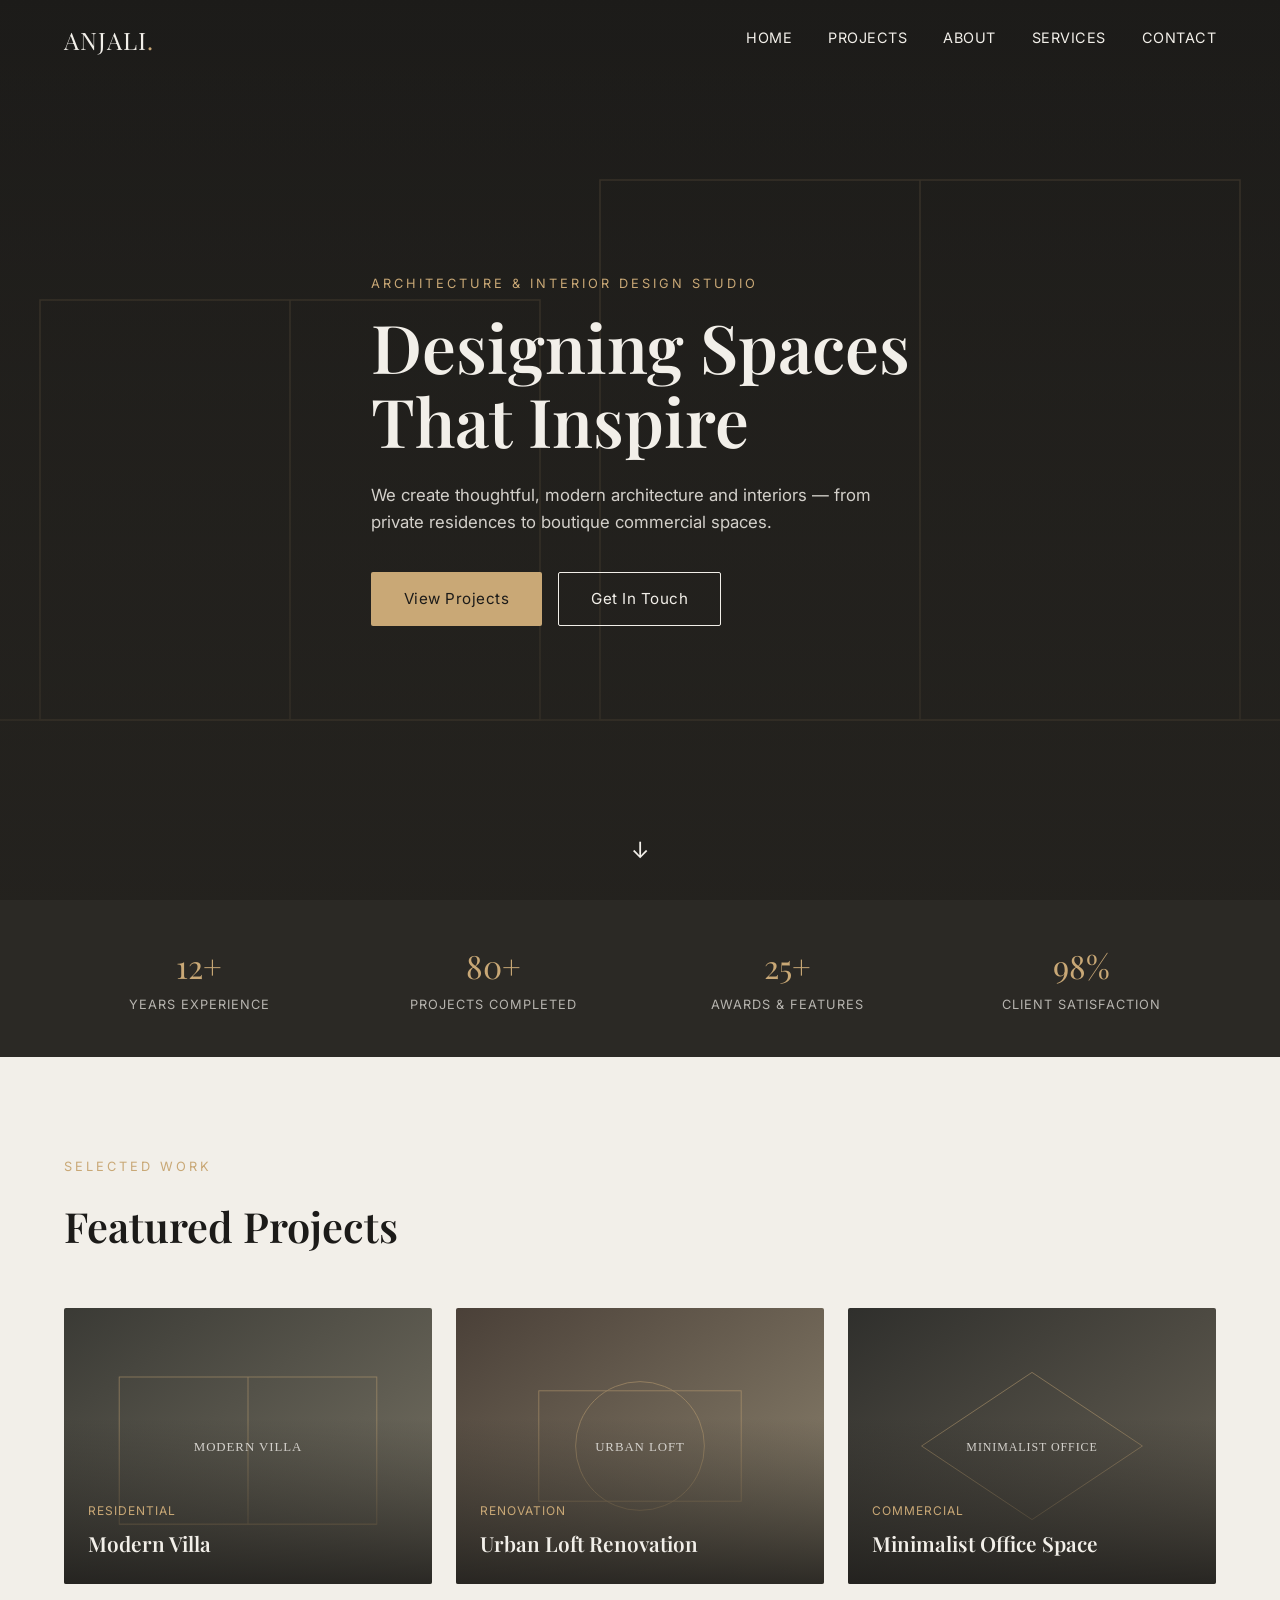
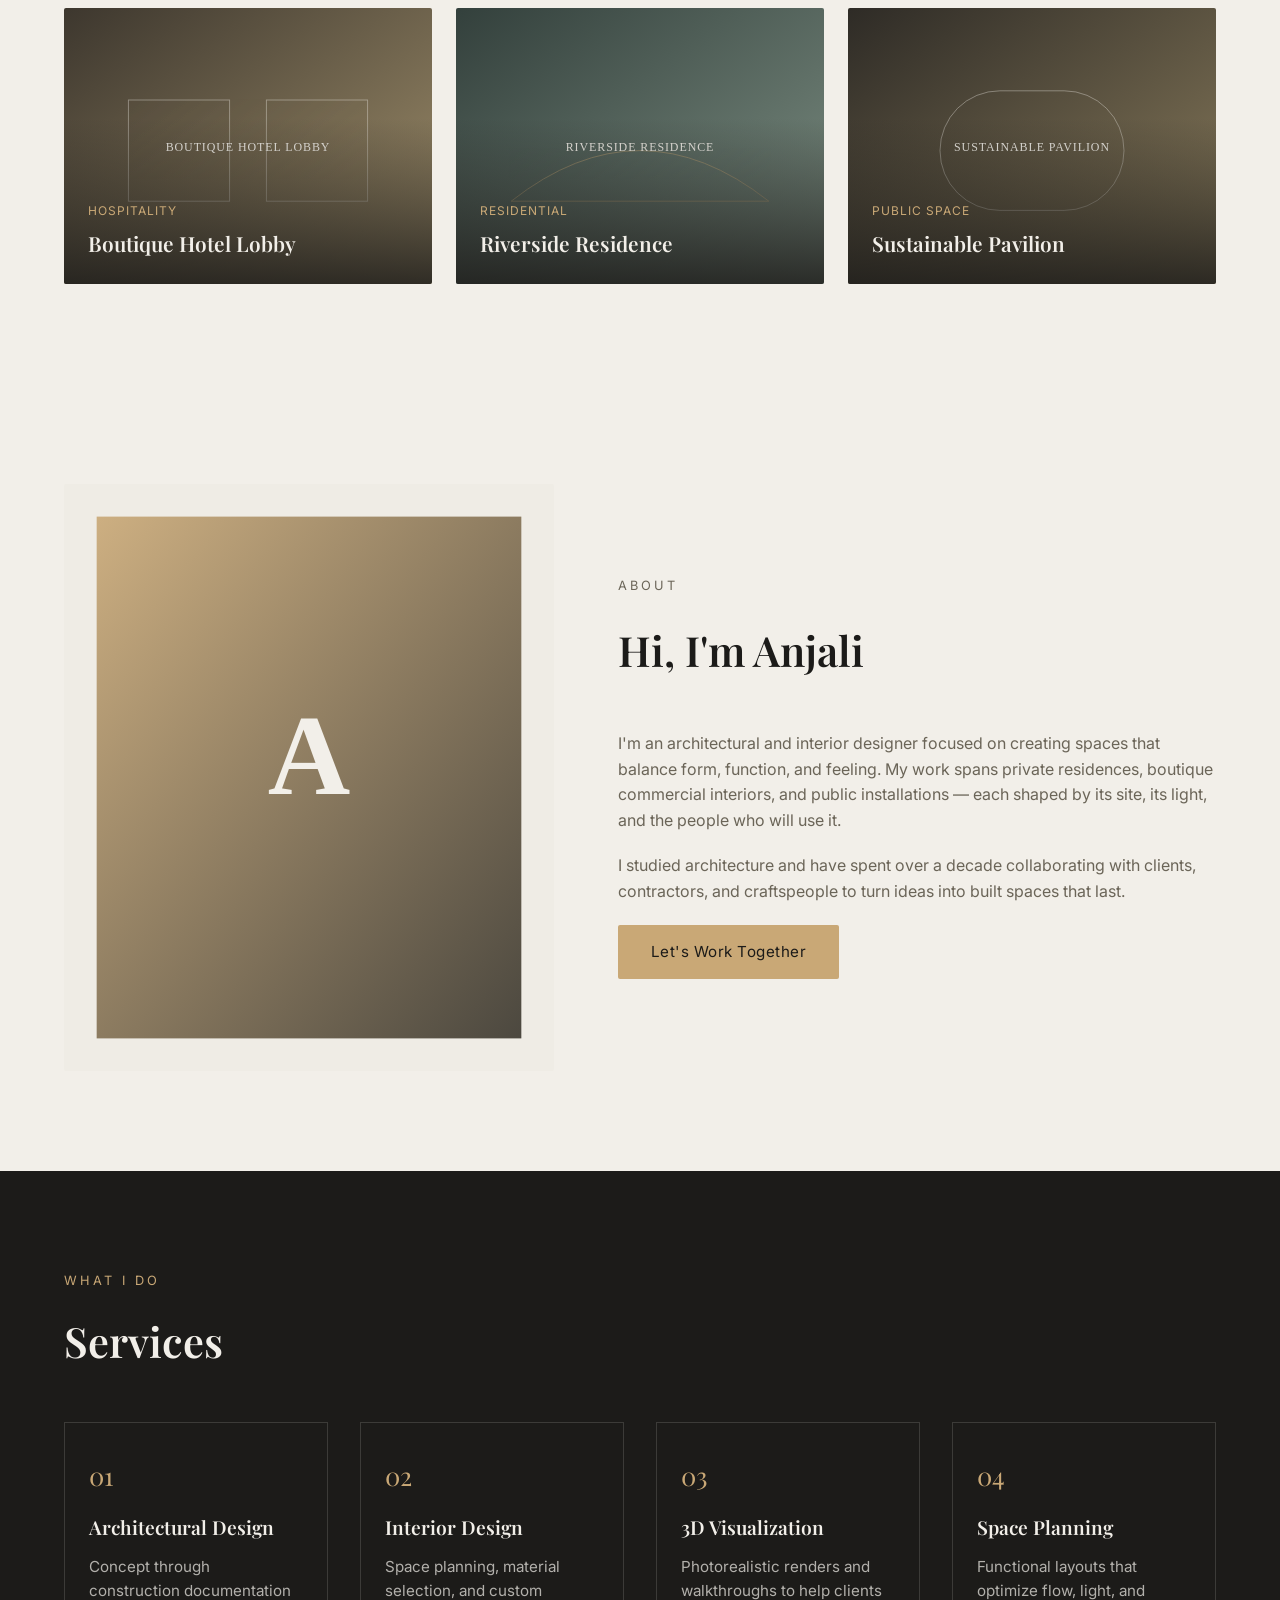
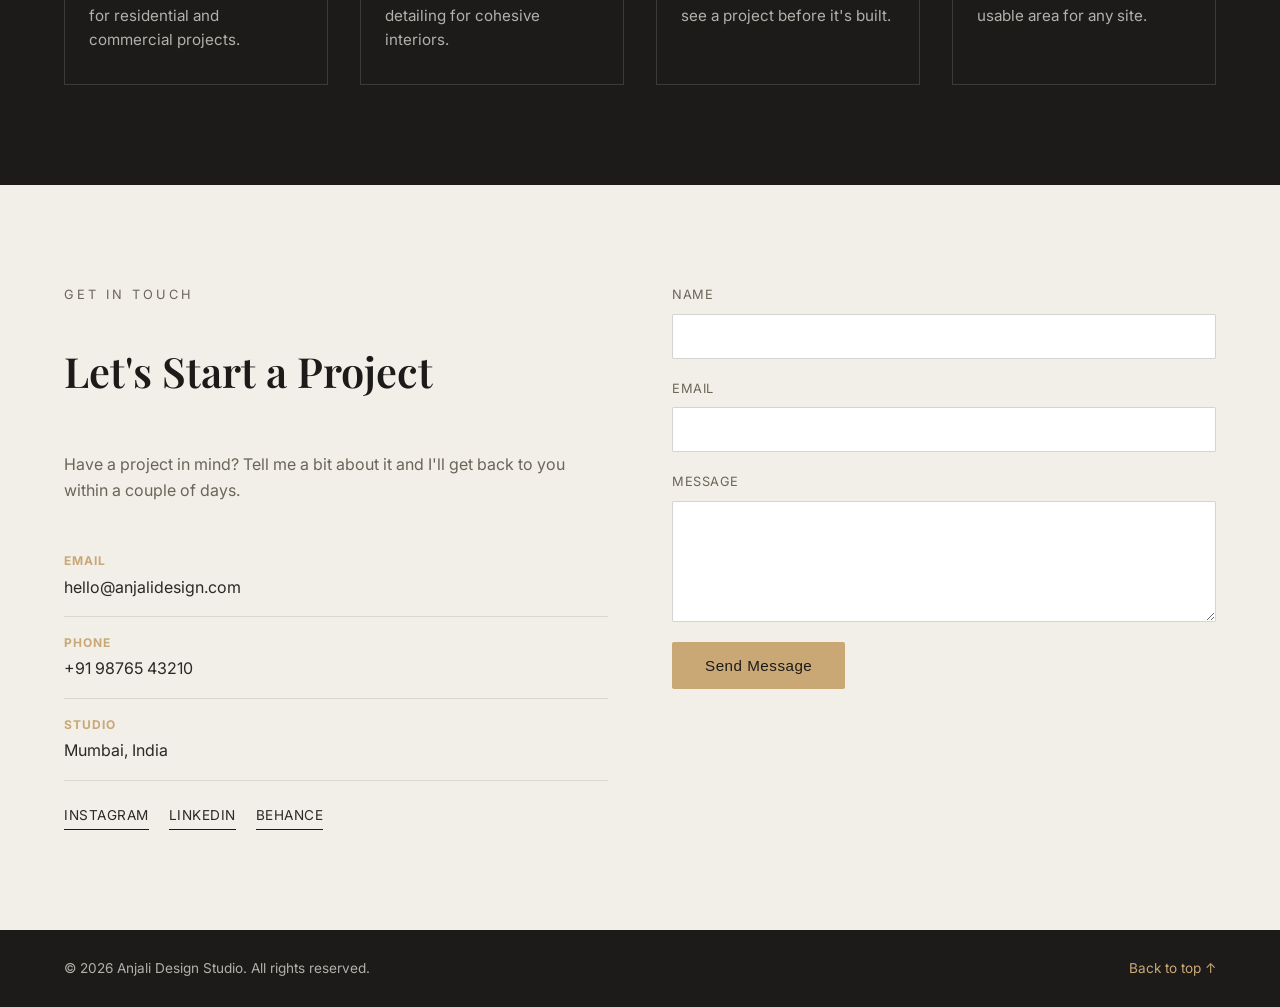
==== index.html @ 69f9a5b2 "Initial commit: architecture/interior design portfolio site Original single-page site with hero, pro" ====
<!DOCTYPE html>
<html lang="en">
<head>
<meta charset="UTF-8">
<meta name="viewport" content="width=device-width, initial-scale=1.0">
<title>Anjali — Architectural &amp; Interior Design Studio</title>
<meta name="description" content="Portfolio of Anjali, architectural and interior designer specializing in modern residential and commercial spaces.">
<link rel="preconnect" href="https://fonts.googleapis.com">
<link href="https://fonts.googleapis.com/css2?family=Playfair+Display:wght@500;600;700&family=Inter:wght@300;400;500;600&display=swap" rel="stylesheet">
<link rel="stylesheet" href="css/style.css">
</head>
<body>

<header class="site-header" id="header">
  <div class="container header-inner">
    <a href="#home" class="logo">ANJALI<span>.</span></a>
    <nav class="nav-desktop">
      <a href="#home">Home</a>
      <a href="#projects">Projects</a>
      <a href="#about">About</a>
      <a href="#services">Services</a>
      <a href="#contact">Contact</a>
    </nav>
    <button class="nav-toggle" id="navToggle" aria-label="Toggle menu">
      <span></span><span></span><span></span>
    </button>
  </div>
  <nav class="nav-mobile" id="navMobile">
    <a href="#home">Home</a>
    <a href="#projects">Projects</a>
    <a href="#about">About</a>
    <a href="#services">Services</a>
    <a href="#contact">Contact</a>
  </nav>
</header>

<section class="hero" id="home" style="background-image:url('images/hero-bg.svg')">
  <div class="hero-overlay"></div>
  <div class="container hero-content">
    <p class="eyebrow">Architecture &amp; Interior Design Studio</p>
    <h1>Designing Spaces<br>That Inspire</h1>
    <p class="hero-sub">We create thoughtful, modern architecture and interiors — from private residences to boutique commercial spaces.</p>
    <div class="hero-actions">
      <a href="#projects" class="btn btn-primary">View Projects</a>
      <a href="#contact" class="btn btn-outline">Get In Touch</a>
    </div>
  </div>
  <a href="#projects" class="scroll-cue" aria-label="Scroll to projects">↓</a>
</section>

<section class="strip">
  <div class="container strip-inner">
    <div class="strip-item"><span class="strip-num">12+</span><span class="strip-label">Years Experience</span></div>
    <div class="strip-item"><span class="strip-num">80+</span><span class="strip-label">Projects Completed</span></div>
    <div class="strip-item"><span class="strip-num">25+</span><span class="strip-label">Awards &amp; Features</span></div>
    <div class="strip-item"><span class="strip-num">98%</span><span class="strip-label">Client Satisfaction</span></div>
  </div>
</section>

<section class="projects" id="projects">
  <div class="container">
    <p class="section-eyebrow">Selected Work</p>
    <h2 class="section-title">Featured Projects</h2>
    <div class="project-grid">
      <article class="project-card reveal">
        <img src="images/project-1.svg" alt="Modern Villa project">
        <div class="project-overlay">
          <span class="project-cat">Residential</span>
          <h3>Modern Villa</h3>
        </div>
      </article>
      <article class="project-card reveal">
        <img src="images/project-2.svg" alt="Urban Loft Renovation project">
        <div class="project-overlay">
          <span class="project-cat">Renovation</span>
          <h3>Urban Loft Renovation</h3>
        </div>
      </article>
      <article class="project-card reveal">
        <img src="images/project-3.svg" alt="Minimalist Office Space project">
        <div class="project-overlay">
          <span class="project-cat">Commercial</span>
          <h3>Minimalist Office Space</h3>
        </div>
      </article>
      <article class="project-card reveal">
        <img src="images/project-4.svg" alt="Boutique Hotel Lobby project">
        <div class="project-overlay">
          <span class="project-cat">Hospitality</span>
          <h3>Boutique Hotel Lobby</h3>
        </div>
      </article>
      <article class="project-card reveal">
        <img src="images/project-5.svg" alt="Riverside Residence project">
        <div class="project-overlay">
          <span class="project-cat">Residential</span>
          <h3>Riverside Residence</h3>
        </div>
      </article>
      <article class="project-card reveal">
        <img src="images/project-6.svg" alt="Sustainable Pavilion project">
        <div class="project-overlay">
          <span class="project-cat">Public Space</span>
          <h3>Sustainable Pavilion</h3>
        </div>
      </article>
    </div>
  </div>
</section>

<section class="about" id="about">
  <div class="container about-inner">
    <div class="about-image reveal">
      <img src="images/about-portrait.svg" alt="Portrait of Anjali">
    </div>
    <div class="about-text reveal">
      <p class="section-eyebrow">About</p>
      <h2 class="section-title">Hi, I'm Anjali</h2>
      <p>I'm an architectural and interior designer focused on creating spaces that balance form, function, and feeling. My work spans private residences, boutique commercial interiors, and public installations — each shaped by its site, its light, and the people who will use it.</p>
      <p>I studied architecture and have spent over a decade collaborating with clients, contractors, and craftspeople to turn ideas into built spaces that last.</p>
      <a href="#contact" class="btn btn-primary">Let's Work Together</a>
    </div>
  </div>
</section>

<section class="services" id="services">
  <div class="container">
    <p class="section-eyebrow">What I Do</p>
    <h2 class="section-title">Services</h2>
    <div class="services-grid">
      <div class="service-card reveal">
        <div class="service-icon">01</div>
        <h3>Architectural Design</h3>
        <p>Concept through construction documentation for residential and commercial projects.</p>
      </div>
      <div class="service-card reveal">
        <div class="service-icon">02</div>
        <h3>Interior Design</h3>
        <p>Space planning, material selection, and custom detailing for cohesive interiors.</p>
      </div>
      <div class="service-card reveal">
        <div class="service-icon">03</div>
        <h3>3D Visualization</h3>
        <p>Photorealistic renders and walkthroughs to help clients see a project before it's built.</p>
      </div>
      <div class="service-card reveal">
        <div class="service-icon">04</div>
        <h3>Space Planning</h3>
        <p>Functional layouts that optimize flow, light, and usable area for any site.</p>
      </div>
    </div>
  </div>
</section>

<section class="contact" id="contact">
  <div class="container contact-inner">
    <div class="contact-info reveal">
      <p class="section-eyebrow">Get In Touch</p>
      <h2 class="section-title">Let's Start a Project</h2>
      <p>Have a project in mind? Tell me a bit about it and I'll get back to you within a couple of days.</p>
      <ul class="contact-details">
        <li><strong>Email</strong><span>hello@anjalidesign.com</span></li>
        <li><strong>Phone</strong><span>+91 98765 43210</span></li>
        <li><strong>Studio</strong><span>Mumbai, India</span></li>
      </ul>
      <div class="social-links">
        <a href="#" aria-label="Instagram">Instagram</a>
        <a href="#" aria-label="LinkedIn">LinkedIn</a>
        <a href="#" aria-label="Behance">Behance</a>
      </div>
    </div>
    <form class="contact-form reveal" id="contactForm">
      <div class="form-row">
        <label for="name">Name</label>
        <input type="text" id="name" name="name" required>
      </div>
      <div class="form-row">
        <label for="email">Email</label>
        <input type="email" id="email" name="email" required>
      </div>
      <div class="form-row">
        <label for="message">Message</label>
        <textarea id="message" name="message" rows="5" required></textarea>
      </div>
      <button type="submit" class="btn btn-primary">Send Message</button>
      <p class="form-note" id="formNote" hidden>Thanks! This is a demo form — connect it to a backend or form service to receive messages.</p>
    </form>
  </div>
</section>

<footer class="site-footer">
  <div class="container footer-inner">
    <span>&copy; <span id="year"></span> Anjali Design Studio. All rights reserved.</span>
    <a href="#home" class="back-top">Back to top ↑</a>
  </div>
</footer>

<script src="js/main.js"></script>
</body>
</html>
---- css/style.css ----
:root {
  --dark: #1c1b19;
  --dark-2: #2b2925;
  --cream: #f2efe9;
  --gold: #c9a876;
  --gray: #6b6558;
  --text: #2b2925;
  --font-head: 'Playfair Display', Georgia, serif;
  --font-body: 'Inter', sans-serif;
}

* { margin: 0; padding: 0; box-sizing: border-box; }

html { scroll-behavior: smooth; }

body {
  font-family: var(--font-body);
  color: var(--text);
  background: var(--cream);
  line-height: 1.6;
}

.container {
  max-width: 1200px;
  margin: 0 auto;
  padding: 0 24px;
}

a { text-decoration: none; color: inherit; }
ul { list-style: none; }
img { max-width: 100%; display: block; }

h1, h2, h3 { font-family: var(--font-head); font-weight: 600; }

.btn {
  display: inline-block;
  padding: 14px 32px;
  border-radius: 2px;
  font-size: 0.95rem;
  letter-spacing: 0.5px;
  transition: all 0.25s ease;
  border: 1px solid transparent;
}
.btn-primary {
  background: var(--gold);
  color: var(--dark);
}
.btn-primary:hover { background: #b8935f; }
.btn-outline {
  border-color: var(--cream);
  color: var(--cream);
}
.btn-outline:hover { background: rgba(242,239,233,0.1); }

/* Header */
.site-header {
  position: fixed;
  top: 0; left: 0; right: 0;
  z-index: 100;
  background: transparent;
  transition: background 0.3s ease, box-shadow 0.3s ease;
}
.site-header.scrolled {
  background: var(--dark);
  box-shadow: 0 2px 12px rgba(0,0,0,0.15);
}
.header-inner {
  display: flex;
  align-items: center;
  justify-content: space-between;
  height: 80px;
}
.logo {
  font-family: var(--font-head);
  font-size: 1.5rem;
  color: var(--cream);
  letter-spacing: 1px;
}
.logo span { color: var(--gold); }
.nav-desktop { display: flex; gap: 36px; }
.nav-desktop a {
  color: var(--cream);
  font-size: 0.9rem;
  letter-spacing: 0.5px;
  text-transform: uppercase;
  position: relative;
  padding-bottom: 4px;
}
.nav-desktop a::after {
  content: '';
  position: absolute;
  left: 0; bottom: 0;
  width: 0; height: 1px;
  background: var(--gold);
  transition: width 0.25s ease;
}
.nav-desktop a:hover::after { width: 100%; }

.nav-toggle {
  display: none;
  flex-direction: column;
  gap: 5px;
  background: none;
  border: none;
  cursor: pointer;
  padding: 8px;
}
.nav-toggle span {
  width: 24px;
  height: 2px;
  background: var(--cream);
  transition: all 0.25s ease;
}
.nav-mobile {
  display: none;
  flex-direction: column;
  background: var(--dark);
  padding: 8px 24px 20px;
}
.nav-mobile a {
  color: var(--cream);
  padding: 12px 0;
  border-bottom: 1px solid rgba(242,239,233,0.1);
  text-transform: uppercase;
  font-size: 0.9rem;
  letter-spacing: 0.5px;
}
.nav-mobile.open { display: flex; }

/* Hero */
.hero {
  position: relative;
  min-height: 100vh;
  display: flex;
  align-items: center;
  background-size: cover;
  background-position: center;
  color: var(--cream);
}
.hero-overlay {
  position: absolute;
  inset: 0;
  background: linear-gradient(180deg, rgba(28,27,25,0.55), rgba(28,27,25,0.75));
}
.hero-content {
  position: relative;
  z-index: 2;
  max-width: 720px;
}
.eyebrow, .section-eyebrow {
  text-transform: uppercase;
  letter-spacing: 3px;
  font-size: 0.8rem;
  color: var(--gold);
  margin-bottom: 16px;
  display: block;
}
.hero h1 {
  font-size: clamp(2.4rem, 6vw, 4.2rem);
  line-height: 1.1;
  margin-bottom: 24px;
}
.hero-sub {
  font-size: 1.05rem;
  color: rgba(242,239,233,0.85);
  max-width: 520px;
  margin-bottom: 36px;
}
.hero-actions { display: flex; gap: 16px; flex-wrap: wrap; }
.scroll-cue {
  position: absolute;
  bottom: 32px;
  left: 50%;
  transform: translateX(-50%);
  color: var(--cream);
  font-size: 1.4rem;
  animation: bounce 2s infinite;
  z-index: 2;
}
@keyframes bounce {
  0%, 100% { transform: translate(-50%, 0); }
  50% { transform: translate(-50%, 8px); }
}

/* Stats strip */
.strip { background: var(--dark-2); color: var(--cream); padding: 40px 0; }
.strip-inner {
  display: grid;
  grid-template-columns: repeat(4, 1fr);
  text-align: center;
  gap: 24px;
}
.strip-num {
  display: block;
  font-family: var(--font-head);
  font-size: 2rem;
  color: var(--gold);
}
.strip-label {
  font-size: 0.8rem;
  text-transform: uppercase;
  letter-spacing: 1px;
  color: rgba(242,239,233,0.7);
}

/* Sections generic */
section { padding: 100px 0; }
.section-eyebrow { color: var(--gold); }
.section-title {
  font-size: clamp(1.8rem, 4vw, 2.6rem);
  margin-bottom: 48px;
  color: var(--dark);
}

/* Projects */
.project-grid {
  display: grid;
  grid-template-columns: repeat(3, 1fr);
  gap: 24px;
}
.project-card {
  position: relative;
  overflow: hidden;
  border-radius: 2px;
  aspect-ratio: 4 / 3;
}
.project-card img {
  width: 100%; height: 100%;
  object-fit: cover;
  transition: transform 0.5s ease;
}
.project-card:hover img { transform: scale(1.08); }
.project-overlay {
  position: absolute;
  inset: 0;
  display: flex;
  flex-direction: column;
  justify-content: flex-end;
  padding: 24px;
  background: linear-gradient(180deg, transparent 40%, rgba(28,27,25,0.85));
  color: var(--cream);
}
.project-cat {
  font-size: 0.75rem;
  text-transform: uppercase;
  letter-spacing: 1px;
  color: var(--gold);
  margin-bottom: 6px;
}
.project-overlay h3 { font-size: 1.3rem; }

/* About */
.about-inner {
  display: grid;
  grid-template-columns: 0.9fr 1.1fr;
  gap: 64px;
  align-items: center;
}
.about-image img { border-radius: 2px; }
.about-text p { margin-bottom: 20px; color: var(--gray); }

/* Services */
.services { background: var(--dark); color: var(--cream); }
.services .section-title { color: var(--cream); }
.services-grid {
  display: grid;
  grid-template-columns: repeat(4, 1fr);
  gap: 32px;
}
.service-card {
  padding: 32px 24px;
  border: 1px solid rgba(242,239,233,0.15);
  transition: border-color 0.25s ease, transform 0.25s ease;
}
.service-card:hover {
  border-color: var(--gold);
  transform: translateY(-6px);
}
.service-icon {
  font-family: var(--font-head);
  font-size: 1.6rem;
  color: var(--gold);
  margin-bottom: 16px;
}
.service-card h3 { margin-bottom: 12px; font-size: 1.2rem; }
.service-card p { color: rgba(242,239,233,0.7); font-size: 0.95rem; }

/* Contact */
.contact-inner {
  display: grid;
  grid-template-columns: 1fr 1fr;
  gap: 64px;
}
.contact-info p { color: var(--gray); margin-bottom: 32px; }
.contact-details li {
  display: flex;
  flex-direction: column;
  padding: 16px 0;
  border-bottom: 1px solid rgba(43,41,37,0.12);
}
.contact-details strong {
  font-size: 0.75rem;
  text-transform: uppercase;
  letter-spacing: 1px;
  color: var(--gold);
  margin-bottom: 4px;
}
.social-links { display: flex; gap: 20px; margin-top: 24px; }
.social-links a {
  font-size: 0.85rem;
  text-transform: uppercase;
  letter-spacing: 0.5px;
  border-bottom: 1px solid var(--dark);
  padding-bottom: 2px;
}

.contact-form { display: flex; flex-direction: column; gap: 20px; }
.form-row { display: flex; flex-direction: column; gap: 8px; }
.form-row label {
  font-size: 0.8rem;
  text-transform: uppercase;
  letter-spacing: 0.5px;
  color: var(--gray);
}
.form-row input, .form-row textarea {
  font-family: var(--font-body);
  padding: 12px 14px;
  border: 1px solid rgba(43,41,37,0.2);
  background: #fff;
  border-radius: 2px;
  font-size: 0.95rem;
  resize: vertical;
}
.form-row input:focus, .form-row textarea:focus {
  outline: none;
  border-color: var(--gold);
}
.contact-form .btn { align-self: flex-start; }
.form-note { font-size: 0.85rem; color: var(--gray); }

/* Footer */
.site-footer { background: var(--dark); color: rgba(242,239,233,0.7); padding: 28px 0; }
.footer-inner {
  display: flex;
  justify-content: space-between;
  flex-wrap: wrap;
  gap: 12px;
  font-size: 0.85rem;
}
.back-top { color: var(--gold); }

/* Reveal animation */
.reveal { opacity: 0; transform: translateY(24px); transition: opacity 0.6s ease, transform 0.6s ease; }
.reveal.visible { opacity: 1; transform: translateY(0); }

/* Responsive */
@media (max-width: 900px) {
  .nav-desktop { display: none; }
  .nav-toggle { display: flex; }
  .project-grid { grid-template-columns: repeat(2, 1fr); }
  .services-grid { grid-template-columns: repeat(2, 1fr); }
  .about-inner, .contact-inner { grid-template-columns: 1fr; }
  .strip-inner { grid-template-columns: repeat(2, 1fr); }
}
@media (max-width: 560px) {
  .project-grid { grid-template-columns: 1fr; }
  .services-grid { grid-template-columns: 1fr; }
  section { padding: 72px 0; }
}
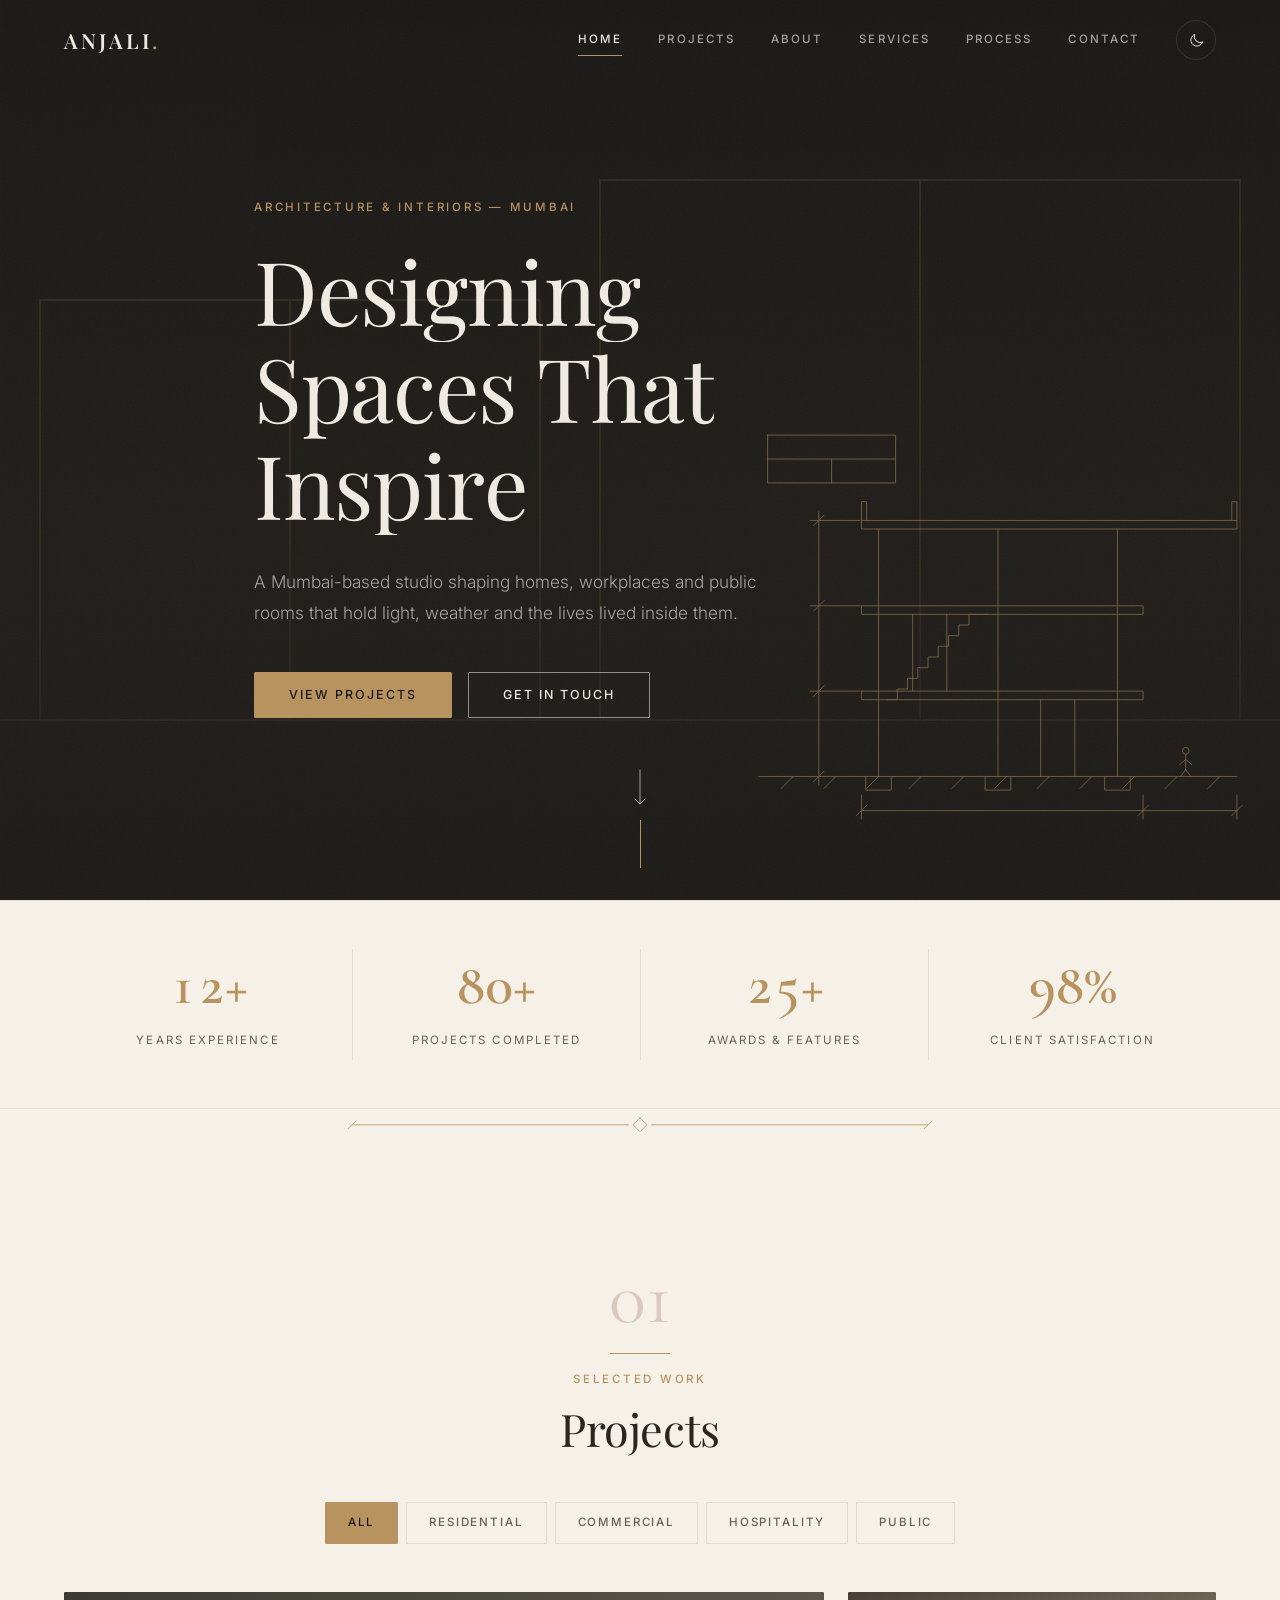
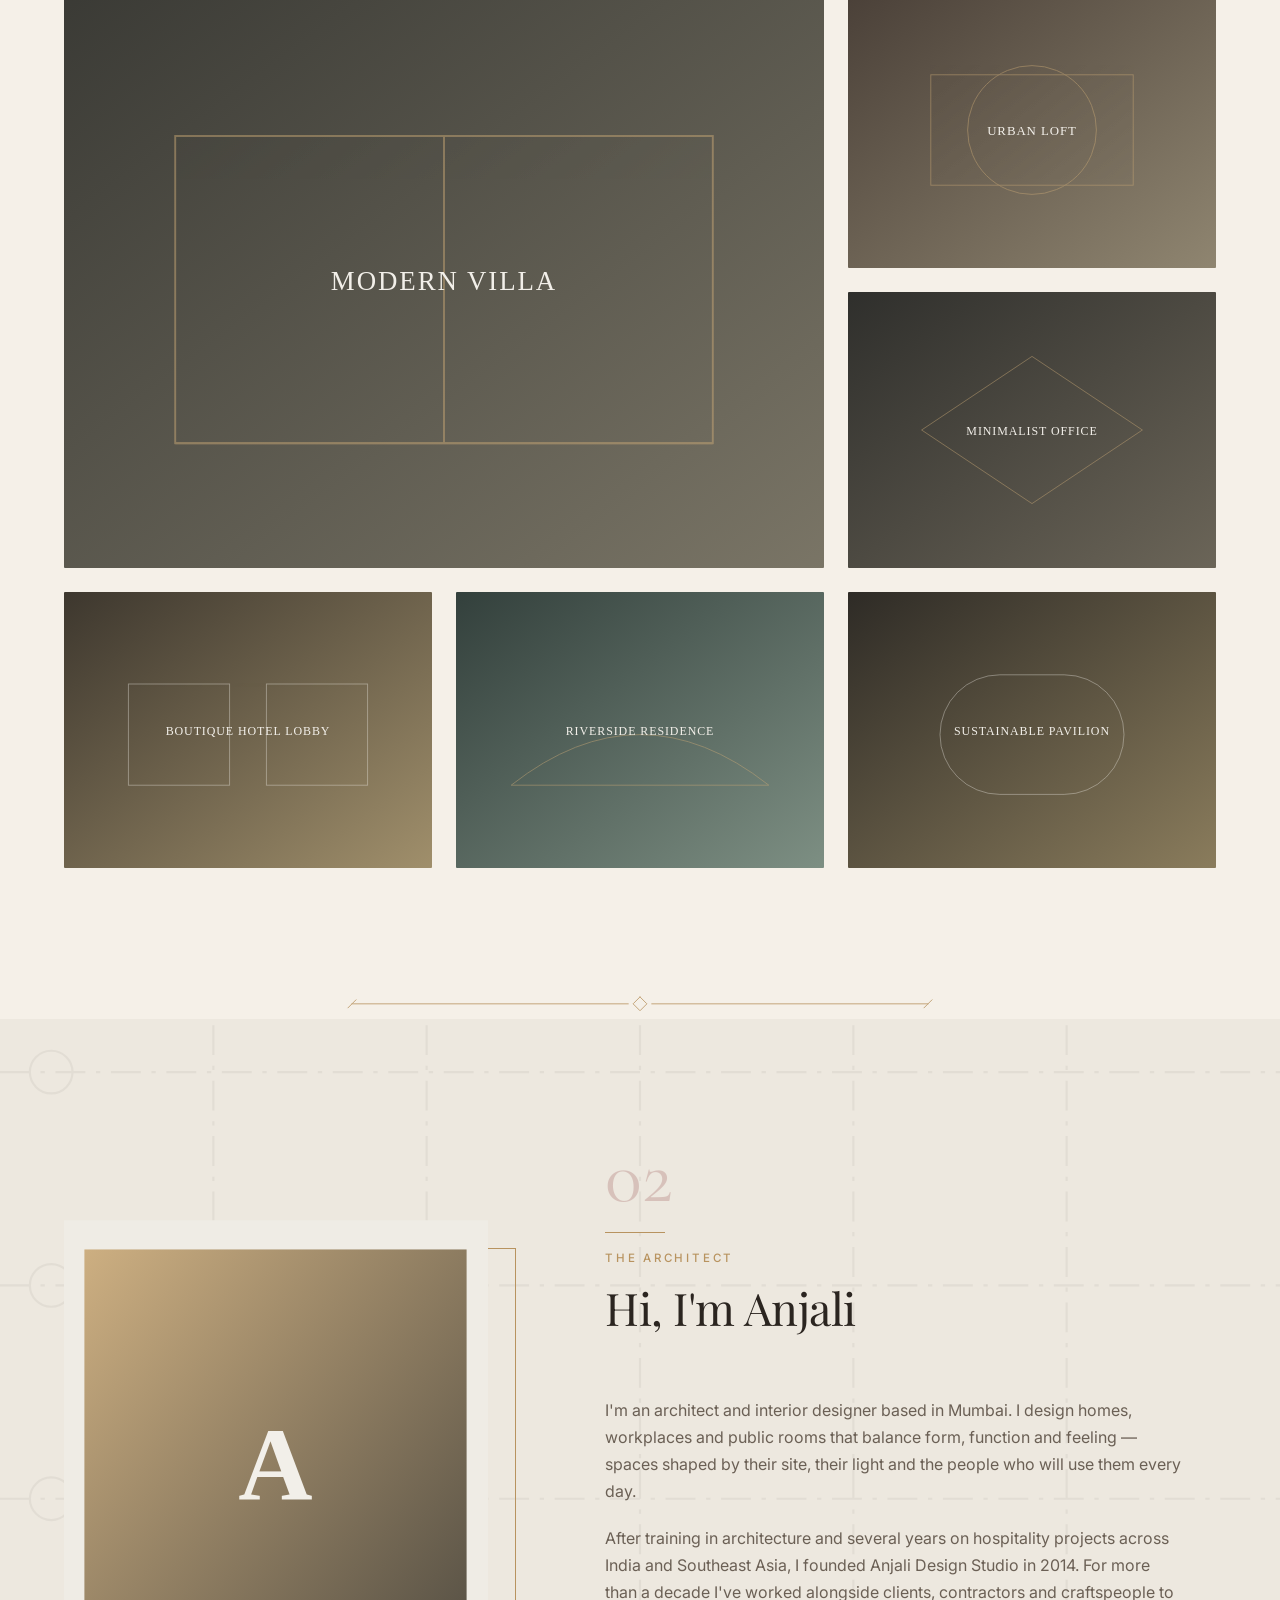
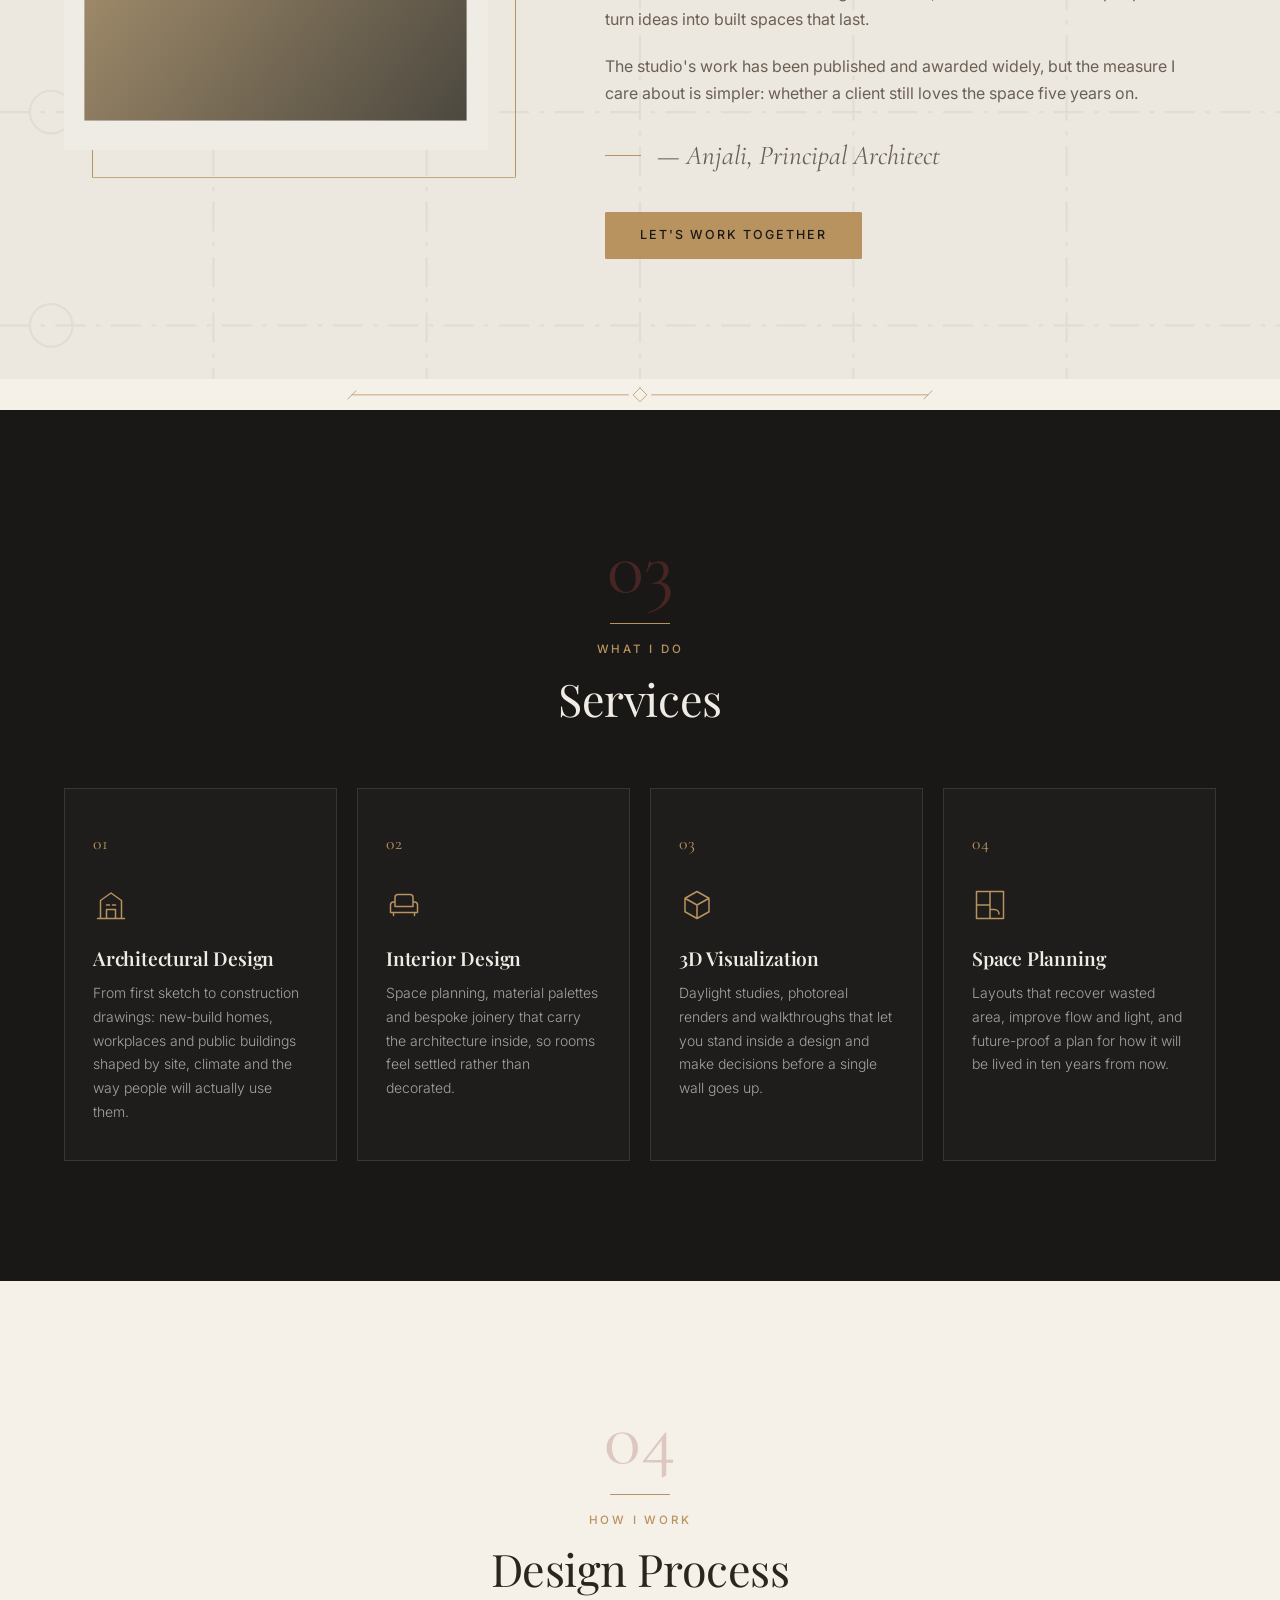
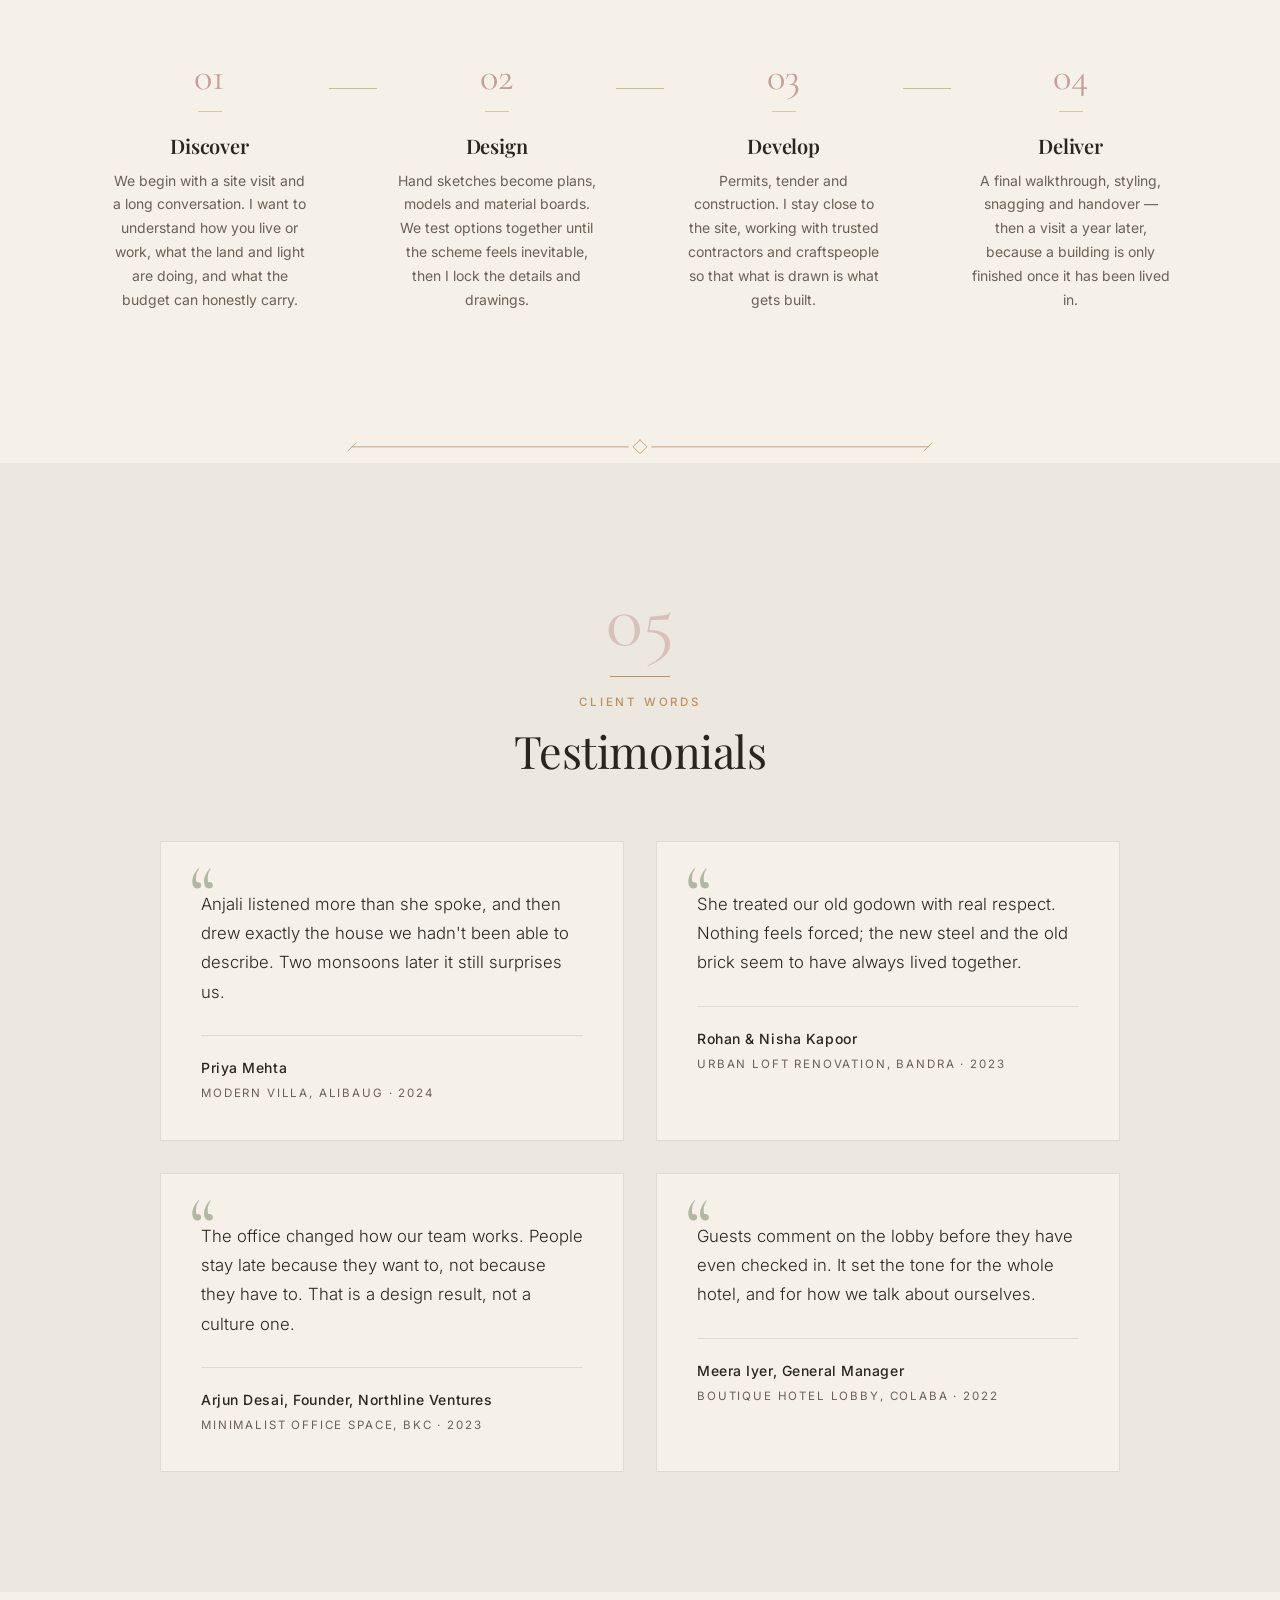
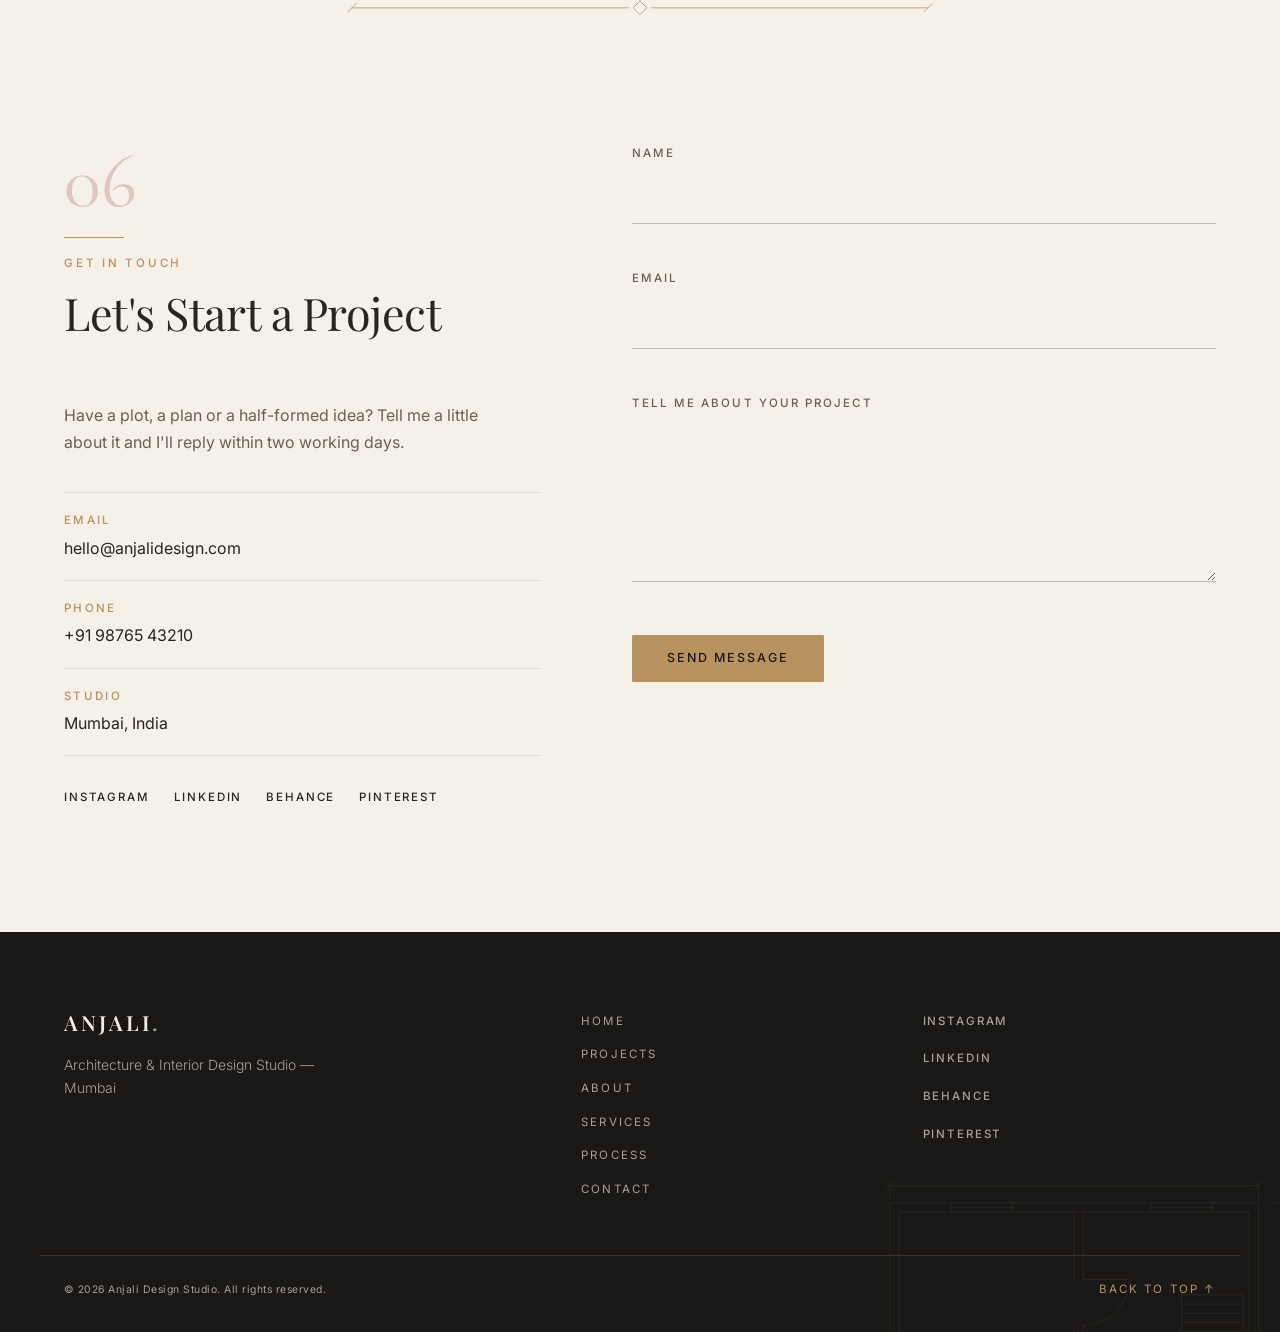
==== commit ae065aa9: "Premium redesign: "Drawn Into Being" identity - Rewrite index.html: chaptered sections, process, tes" ====
--- a/index.html
+++ b/index.html
@@ -1,200 +1,887 @@
 <!DOCTYPE html>
-<html lang="en">
+<html lang="en" class="no-js">
 <head>
-<meta charset="UTF-8">
-<meta name="viewport" content="width=device-width, initial-scale=1.0">
-<title>Anjali — Architectural &amp; Interior Design Studio</title>
-<meta name="description" content="Portfolio of Anjali, architectural and interior designer specializing in modern residential and commercial spaces.">
-<link rel="preconnect" href="https://fonts.googleapis.com">
-<link href="https://fonts.googleapis.com/css2?family=Playfair+Display:wght@500;600;700&family=Inter:wght@300;400;500;600&display=swap" rel="stylesheet">
-<link rel="stylesheet" href="css/style.css">
+  <meta charset="UTF-8">
+  <meta name="viewport" content="width=device-width, initial-scale=1.0">
+
+  <!-- CONTENT: Page title + search description -->
+  <title>Anjali Design Studio — Architecture &amp; Interior Design, Mumbai</title>
+  <meta name="description" content="Award-winning architecture and interior design studio in Mumbai. Residential villas, workplaces, hospitality interiors and public spaces, drawn with care and built to last.">
+  <meta name="author" content="Anjali Design Studio">
+  <meta name="theme-color" content="#1a1816">
+  <link rel="canonical" href="https://senin142.github.io/architectPortfolio/">
+
+  <!-- CONTENT: Social sharing (Open Graph / Twitter). Replace og-image.png with a 1200×630 photo. -->
+  <meta property="og:type" content="website">
+  <meta property="og:site_name" content="Anjali Design Studio">
+  <meta property="og:locale" content="en_IN">
+  <meta property="og:title" content="Anjali Design Studio — Architecture &amp; Interiors">
+  <meta property="og:description" content="Modern architecture and interiors — from private residences to boutique commercial spaces. Based in Mumbai.">
+  <meta property="og:image" content="https://senin142.github.io/architectPortfolio/images/og-image.png">
+  <meta property="og:image:width" content="1200">
+  <meta property="og:image:height" content="630">
+  <meta property="og:image:alt" content="Anjali Design Studio — architectural line drawing of a building elevation">
+  <meta property="og:url" content="https://senin142.github.io/architectPortfolio/">
+  <meta name="twitter:card" content="summary_large_image">
+  <meta name="twitter:title" content="Anjali Design Studio — Architecture &amp; Interiors">
+  <meta name="twitter:description" content="Modern architecture and interiors — from private residences to boutique commercial spaces. Based in Mumbai.">
+  <meta name="twitter:image" content="https://senin142.github.io/architectPortfolio/images/og-image.png">
+
+  <link rel="icon" href="images/favicon.svg" type="image/svg+xml">
+
+  <!-- Theme + JS detection: must run BEFORE the stylesheet to avoid a flash of the wrong theme -->
+  <script>(function(){var d=document.documentElement;d.className=d.className.replace('no-js','js');try{var t=localStorage.getItem('theme');if(t)d.setAttribute('data-theme',t);else if(window.matchMedia('(prefers-color-scheme: dark)').matches)d.setAttribute('data-theme','dark');}catch(e){}})();</script>
+
+  <!-- Fonts: Cormorant (numbers, italics) · Playfair (headings) · Inter (body) -->
+  <link rel="preconnect" href="https://fonts.googleapis.com">
+  <link rel="preconnect" href="https://fonts.gstatic.com" crossorigin>
+  <link href="https://fonts.googleapis.com/css2?family=Cormorant+Garamond:ital,wght@0,400;0,600;1,400&family=Playfair+Display:wght@400;600&family=Inter:wght@300;400;500&display=swap" rel="stylesheet">
+
+  <link rel="stylesheet" href="css/style.css">
+
+  <!-- CONTENT: Structured data for search engines (business details) -->
+  <script type="application/ld+json">
+  {
+    "@context": "https://schema.org",
+    "@type": "ProfessionalService",
+    "name": "Anjali Design Studio",
+    "description": "Architecture and interior design studio in Mumbai specialising in residential villas, workplaces, hospitality interiors and public spaces.",
+    "url": "https://senin142.github.io/architectPortfolio/",
+    "image": "https://senin142.github.io/architectPortfolio/images/og-image.png",
+    "telephone": "+91 98765 43210",
+    "email": "hello@anjalidesign.com",
+    "address": {
+      "@type": "PostalAddress",
+      "addressLocality": "Mumbai",
+      "addressRegion": "Maharashtra",
+      "addressCountry": "IN"
+    },
+    "areaServed": "India",
+    "founder": { "@type": "Person", "name": "Anjali" },
+    "knowsAbout": ["Architecture", "Interior Design", "3D Visualization", "Space Planning"]
+  }
+  </script>
 </head>
+
 <body>
-
-<header class="site-header" id="header">
-  <div class="container header-inner">
-    <a href="#home" class="logo">ANJALI<span>.</span></a>
-    <nav class="nav-desktop">
+  <a href="#main" class="skip-link">Skip to content</a>
+
+  <!-- Scroll progress line (left edge) -->
+  <div class="scroll-progress" aria-hidden="true"><div class="scroll-progress-fill"></div></div>
+
+  <!-- ============================================================ -->
+  <!-- HEADER                                                        -->
+  <!-- ============================================================ -->
+  <header class="site-header" id="header">
+    <div class="container header-inner">
+      <a href="#home" class="logo" aria-label="Anjali Design Studio — home">ANJALI<span>.</span></a>
+
+      <!-- CONTENT: Main navigation -->
+      <nav class="nav-desktop" aria-label="Primary">
+        <a href="#home">Home</a>
+        <a href="#projects">Projects</a>
+        <a href="#about">About</a>
+        <a href="#services">Services</a>
+        <a href="#process">Process</a>
+        <a href="#contact">Contact</a>
+      </nav>
+
+      <button class="theme-toggle" id="themeToggle" type="button" aria-label="Toggle dark mode">
+        <svg class="icon-sun" width="20" height="20" viewBox="0 0 24 24" fill="none" stroke="currentColor" stroke-width="1.5" stroke-linecap="round" aria-hidden="true" focusable="false">
+          <circle cx="12" cy="12" r="4"/>
+          <path d="M12 2v2M12 20v2M4.93 4.93l1.41 1.41M17.66 17.66l1.41 1.41M2 12h2M20 12h2M4.93 19.07l1.41-1.41M17.66 6.34l1.41-1.41"/>
+        </svg>
+        <svg class="icon-moon" width="20" height="20" viewBox="0 0 24 24" fill="none" stroke="currentColor" stroke-width="1.5" stroke-linecap="round" stroke-linejoin="round" aria-hidden="true" focusable="false">
+          <path d="M20.5 14.5A8.5 8.5 0 0 1 9.5 3.5a8.5 8.5 0 1 0 11 11z"/>
+        </svg>
+      </button>
+
+      <button class="nav-toggle" id="navToggle" type="button" aria-label="Toggle menu" aria-expanded="false" aria-controls="navMobile">
+        <span></span><span></span><span></span>
+      </button>
+    </div>
+
+    <!-- CONTENT: Mobile navigation (keep in sync with the list above) -->
+    <nav class="nav-mobile" id="navMobile" aria-label="Mobile">
       <a href="#home">Home</a>
       <a href="#projects">Projects</a>
       <a href="#about">About</a>
       <a href="#services">Services</a>
+      <a href="#process">Process</a>
       <a href="#contact">Contact</a>
     </nav>
-    <button class="nav-toggle" id="navToggle" aria-label="Toggle menu">
-      <span></span><span></span><span></span>
-    </button>
-  </div>
-  <nav class="nav-mobile" id="navMobile">
-    <a href="#home">Home</a>
-    <a href="#projects">Projects</a>
-    <a href="#about">About</a>
-    <a href="#services">Services</a>
-    <a href="#contact">Contact</a>
-  </nav>
-</header>
-
-<section class="hero" id="home" style="background-image:url('images/hero-bg.svg')">
-  <div class="hero-overlay"></div>
-  <div class="container hero-content">
-    <p class="eyebrow">Architecture &amp; Interior Design Studio</p>
-    <h1>Designing Spaces<br>That Inspire</h1>
-    <p class="hero-sub">We create thoughtful, modern architecture and interiors — from private residences to boutique commercial spaces.</p>
-    <div class="hero-actions">
-      <a href="#projects" class="btn btn-primary">View Projects</a>
-      <a href="#contact" class="btn btn-outline">Get In Touch</a>
-    </div>
-  </div>
-  <a href="#projects" class="scroll-cue" aria-label="Scroll to projects">↓</a>
-</section>
-
-<section class="strip">
-  <div class="container strip-inner">
-    <div class="strip-item"><span class="strip-num">12+</span><span class="strip-label">Years Experience</span></div>
-    <div class="strip-item"><span class="strip-num">80+</span><span class="strip-label">Projects Completed</span></div>
-    <div class="strip-item"><span class="strip-num">25+</span><span class="strip-label">Awards &amp; Features</span></div>
-    <div class="strip-item"><span class="strip-num">98%</span><span class="strip-label">Client Satisfaction</span></div>
-  </div>
-</section>
-
-<section class="projects" id="projects">
-  <div class="container">
-    <p class="section-eyebrow">Selected Work</p>
-    <h2 class="section-title">Featured Projects</h2>
-    <div class="project-grid">
-      <article class="project-card reveal">
-        <img src="images/project-1.svg" alt="Modern Villa project">
-        <div class="project-overlay">
-          <span class="project-cat">Residential</span>
-          <h3>Modern Villa</h3>
-        </div>
-      </article>
-      <article class="project-card reveal">
-        <img src="images/project-2.svg" alt="Urban Loft Renovation project">
-        <div class="project-overlay">
-          <span class="project-cat">Renovation</span>
-          <h3>Urban Loft Renovation</h3>
-        </div>
-      </article>
-      <article class="project-card reveal">
-        <img src="images/project-3.svg" alt="Minimalist Office Space project">
-        <div class="project-overlay">
-          <span class="project-cat">Commercial</span>
-          <h3>Minimalist Office Space</h3>
-        </div>
-      </article>
-      <article class="project-card reveal">
-        <img src="images/project-4.svg" alt="Boutique Hotel Lobby project">
-        <div class="project-overlay">
-          <span class="project-cat">Hospitality</span>
-          <h3>Boutique Hotel Lobby</h3>
-        </div>
-      </article>
-      <article class="project-card reveal">
-        <img src="images/project-5.svg" alt="Riverside Residence project">
-        <div class="project-overlay">
-          <span class="project-cat">Residential</span>
-          <h3>Riverside Residence</h3>
-        </div>
-      </article>
-      <article class="project-card reveal">
-        <img src="images/project-6.svg" alt="Sustainable Pavilion project">
-        <div class="project-overlay">
-          <span class="project-cat">Public Space</span>
-          <h3>Sustainable Pavilion</h3>
-        </div>
-      </article>
-    </div>
-  </div>
-</section>
-
-<section class="about" id="about">
-  <div class="container about-inner">
-    <div class="about-image reveal">
-      <img src="images/about-portrait.svg" alt="Portrait of Anjali">
-    </div>
-    <div class="about-text reveal">
-      <p class="section-eyebrow">About</p>
-      <h2 class="section-title">Hi, I'm Anjali</h2>
-      <p>I'm an architectural and interior designer focused on creating spaces that balance form, function, and feeling. My work spans private residences, boutique commercial interiors, and public installations — each shaped by its site, its light, and the people who will use it.</p>
-      <p>I studied architecture and have spent over a decade collaborating with clients, contractors, and craftspeople to turn ideas into built spaces that last.</p>
-      <a href="#contact" class="btn btn-primary">Let's Work Together</a>
-    </div>
-  </div>
-</section>
-
-<section class="services" id="services">
-  <div class="container">
-    <p class="section-eyebrow">What I Do</p>
-    <h2 class="section-title">Services</h2>
-    <div class="services-grid">
-      <div class="service-card reveal">
-        <div class="service-icon">01</div>
-        <h3>Architectural Design</h3>
-        <p>Concept through construction documentation for residential and commercial projects.</p>
-      </div>
-      <div class="service-card reveal">
-        <div class="service-icon">02</div>
-        <h3>Interior Design</h3>
-        <p>Space planning, material selection, and custom detailing for cohesive interiors.</p>
-      </div>
-      <div class="service-card reveal">
-        <div class="service-icon">03</div>
-        <h3>3D Visualization</h3>
-        <p>Photorealistic renders and walkthroughs to help clients see a project before it's built.</p>
-      </div>
-      <div class="service-card reveal">
-        <div class="service-icon">04</div>
-        <h3>Space Planning</h3>
-        <p>Functional layouts that optimize flow, light, and usable area for any site.</p>
-      </div>
-    </div>
-  </div>
-</section>
-
-<section class="contact" id="contact">
-  <div class="container contact-inner">
-    <div class="contact-info reveal">
-      <p class="section-eyebrow">Get In Touch</p>
-      <h2 class="section-title">Let's Start a Project</h2>
-      <p>Have a project in mind? Tell me a bit about it and I'll get back to you within a couple of days.</p>
-      <ul class="contact-details">
-        <li><strong>Email</strong><span>hello@anjalidesign.com</span></li>
-        <li><strong>Phone</strong><span>+91 98765 43210</span></li>
-        <li><strong>Studio</strong><span>Mumbai, India</span></li>
-      </ul>
-      <div class="social-links">
+  </header>
+
+  <main id="main">
+
+    <!-- ============================================================ -->
+    <!-- HERO                                                          -->
+    <!-- ============================================================ -->
+    <section class="hero" id="home">
+      <!-- CONTENT: Hero background image (replace images/hero-bg.svg with a wide photo, 1600×900 or larger) -->
+      <div class="hero-bg" style="background-image: url('images/hero-bg.svg')"></div>
+      <div class="hero-overlay"></div>
+
+      <!-- Decorative: building section that drafts itself on load (ground, foundations, columns, slabs, cantilevered roof, stair, dimensions) -->
+      <svg class="hero-decoration line-draw" viewBox="0 0 600 500" aria-hidden="true" focusable="false">
+        <!-- ground line -->
+        <path class="draw-path" d="M20 440 H580" fill="none" stroke="currentColor" stroke-width="1.4" stroke-linecap="round" style="--draw-delay: 0s"/>
+        <!-- ground hatch -->
+        <path class="draw-path" d="M60 440 l-14 14 M110 440 l-14 14 M160 440 l-14 14 M210 440 l-14 14 M260 440 l-14 14 M310 440 l-14 14 M360 440 l-14 14 M410 440 l-14 14 M460 440 l-14 14 M510 440 l-14 14 M560 440 l-14 14" fill="none" stroke="currentColor" stroke-width="0.8" stroke-linecap="round" style="--draw-delay: 0.15s"/>
+        <!-- foundation pads -->
+        <path class="draw-path" d="M145 440 V456 H175 V440 M285 440 V456 H315 V440 M425 440 V456 H455 V440" fill="none" stroke="currentColor" stroke-width="1.2" stroke-linejoin="round" style="--draw-delay: 0.3s"/>
+        <!-- columns -->
+        <path class="draw-path" d="M160 440 V150 M300 440 V150 M440 440 V150" fill="none" stroke="currentColor" stroke-width="1.4" stroke-linecap="round" style="--draw-delay: 0.45s"/>
+        <!-- first floor slab -->
+        <path class="draw-path" d="M140 340 H470 V350 H140 Z" fill="none" stroke="currentColor" stroke-width="1.4" stroke-linejoin="round" style="--draw-delay: 0.7s"/>
+        <!-- second floor slab -->
+        <path class="draw-path" d="M140 240 H470 V250 H140 Z" fill="none" stroke="currentColor" stroke-width="1.4" stroke-linejoin="round" style="--draw-delay: 0.85s"/>
+        <!-- roof slab with cantilever -->
+        <path class="draw-path" d="M140 140 H580 V150 H140 Z" fill="none" stroke="currentColor" stroke-width="1.4" stroke-linejoin="round" style="--draw-delay: 1s"/>
+        <!-- parapet upstands -->
+        <path class="draw-path" d="M140 140 V118 H146 V140 M574 140 V118 H580 V140" fill="none" stroke="currentColor" stroke-width="1.2" stroke-linejoin="round" style="--draw-delay: 1.15s"/>
+        <!-- glazing mullions -->
+        <path class="draw-path" d="M200 250 V340 M240 250 V340 M350 350 V440 M390 350 V440" fill="none" stroke="currentColor" stroke-width="0.8" stroke-linecap="round" style="--draw-delay: 1.3s"/>
+        <!-- stair flight -->
+        <path class="draw-path" d="M170 350 h12 v-12.5 h12 v-12.5 h12 v-12.5 h12 v-12.5 h12 v-12.5 h12 v-12.5 h12 v-12.5 h12 v-12.5 h22" fill="none" stroke="currentColor" stroke-width="1" stroke-linejoin="round" style="--draw-delay: 1.45s"/>
+        <!-- extension lines (levels) -->
+        <path class="draw-path" d="M138 340 H80 M138 240 H80 M138 140 H80" fill="none" stroke="currentColor" stroke-width="0.8" stroke-linecap="round" style="--draw-delay: 1.55s"/>
+        <!-- vertical dimension line with ticks -->
+        <path class="draw-path" d="M90 450 V130 M84 446 l12 -12 M84 346 l12 -12 M84 246 l12 -12 M84 146 l12 -12" fill="none" stroke="currentColor" stroke-width="0.8" stroke-linecap="round" style="--draw-delay: 1.65s"/>
+        <!-- horizontal dimension line with ticks -->
+        <path class="draw-path" d="M140 462 V490 M470 462 V490 M580 462 V490 M140 480 H580 M134 486 l12 -12 M464 486 l12 -12 M574 486 l12 -12" fill="none" stroke="currentColor" stroke-width="0.8" stroke-linecap="round" style="--draw-delay: 1.8s"/>
+        <!-- title block fragment -->
+        <path class="draw-path" d="M30 40 H180 V96 H30 Z M30 68 H180 M105 68 V96" fill="none" stroke="currentColor" stroke-width="0.8" stroke-linejoin="round" style="--draw-delay: 1.95s"/>
+        <!-- scale figure -->
+        <path class="draw-path" d="M520 410 m-4 0 a4 4 0 1 0 8 0 a4 4 0 1 0 -8 0 M520 414 V432 M520 432 l-6 8 M520 432 l6 8 M520 420 l-7 6 M520 420 l7 6" fill="none" stroke="currentColor" stroke-width="1" stroke-linecap="round" style="--draw-delay: 2.1s"/>
+      </svg>
+
+      <!-- CONTENT: Hero text -->
+      <div class="container hero-content">
+        <span class="eyebrow">Architecture &amp; Interiors — Mumbai</span>
+        <h1 class="text-build">Designing Spaces That Inspire</h1>
+        <p class="hero-sub">A Mumbai-based studio shaping homes, workplaces and public rooms that hold light, weather and the lives lived inside them.</p>
+        <div class="hero-actions">
+          <a href="#projects" class="btn btn-primary">View Projects</a>
+          <a href="#contact" class="btn btn-outline">Get in Touch</a>
+        </div>
+      </div>
+
+      <a href="#projects" class="scroll-cue" aria-label="Scroll to projects">
+        <svg width="16" height="40" viewBox="0 0 16 40" fill="none" stroke="currentColor" stroke-width="1" stroke-linecap="round" stroke-linejoin="round" aria-hidden="true" focusable="false">
+          <path d="M8 2v34M3 31l5 5 5-5"/>
+        </svg>
+      </a>
+    </section>
+
+    <!-- ============================================================ -->
+    <!-- STATS                                                         -->
+    <!-- ============================================================ -->
+    <!-- CONTENT: Key numbers. Edit data-target (number), data-suffix and the visible text together. -->
+    <section class="stats" aria-label="Studio at a glance">
+      <div class="container stats-inner">
+        <div class="stat-item">
+          <span class="stat-num" data-target="12" data-suffix="+">12+</span>
+          <span class="stat-label">Years Experience</span>
+        </div>
+        <div class="stat-item">
+          <span class="stat-num" data-target="80" data-suffix="+">80+</span>
+          <span class="stat-label">Projects Completed</span>
+        </div>
+        <div class="stat-item">
+          <span class="stat-num" data-target="25" data-suffix="+">25+</span>
+          <span class="stat-label">Awards &amp; Features</span>
+        </div>
+        <div class="stat-item">
+          <span class="stat-num" data-target="98" data-suffix="%">98%</span>
+          <span class="stat-label">Client Satisfaction</span>
+        </div>
+      </div>
+    </section>
+
+    <div class="section-divider line-draw" aria-hidden="true">
+      <svg viewBox="0 0 600 24" focusable="false">
+        <path class="draw-path" d="M8 12 H288" fill="none" stroke="currentColor" stroke-width="1" style="--draw-delay: 0s"/>
+        <path class="draw-path" d="M312 12 H592" fill="none" stroke="currentColor" stroke-width="1" style="--draw-delay: 0s"/>
+        <path class="draw-path" d="M4 16 L12 8 M588 16 L596 8" fill="none" stroke="currentColor" stroke-width="1" stroke-linecap="round" style="--draw-delay: 0.3s"/>
+        <path class="draw-path" d="M300 5 L307 12 L300 19 L293 12 Z" fill="none" stroke="currentColor" stroke-width="1" stroke-linejoin="round" style="--draw-delay: 0.45s"/>
+      </svg>
+    </div>
+
+    <!-- ============================================================ -->
+    <!-- 01 PROJECTS                                                   -->
+    <!-- ============================================================ -->
+    <section class="projects" id="projects">
+      <div class="container">
+        <div class="chapter-heading reveal-up">
+          <span class="chapter-num" aria-hidden="true">01</span>
+          <div class="chapter-line" aria-hidden="true"></div>
+          <span class="section-eyebrow">Selected Work</span>
+          <h2 class="section-title">Projects</h2>
+        </div>
+
+        <div class="filter-bar" role="tablist" aria-label="Filter projects by category">
+          <button class="filter-btn active" type="button" data-filter="all" role="tab" aria-selected="true">All</button>
+          <button class="filter-btn" type="button" data-filter="residential" role="tab" aria-selected="false">Residential</button>
+          <button class="filter-btn" type="button" data-filter="commercial" role="tab" aria-selected="false">Commercial</button>
+          <button class="filter-btn" type="button" data-filter="hospitality" role="tab" aria-selected="false">Hospitality</button>
+          <button class="filter-btn" type="button" data-filter="public" role="tab" aria-selected="false">Public</button>
+        </div>
+
+        <!-- CONTENT: Project cards. Each card links to its modal (#project-N) at the bottom of this file.
+             Images: replace images/project-N.svg with an 800×600 photo. Once a matching images/project-N.webp
+             exists, uncomment the <source> line (a <source> pointing to a missing file shows a broken image). -->
+        <div class="project-grid" id="projectGrid">
+
+          <article class="project-card curtain-reveal featured" data-category="residential" style="--i: 0">
+            <picture>
+              <!-- <source srcset="images/project-1.webp" type="image/webp"> -->
+              <img src="images/project-1.svg" width="800" height="600" alt="Modern Villa — stone volumes stepping down a coastal slope in Alibaug">
+            </picture>
+            <div class="project-overlay">
+              <span class="project-num">01</span>
+              <span class="project-cat">Residential</span>
+              <h3>Modern Villa</h3>
+              <p class="project-desc">Three stone volumes stepping down a coastal slope toward a rainwater pool.</p>
+            </div>
+            <a href="#project-1" class="project-link"><span class="visually-hidden">View Modern Villa project details</span></a>
+          </article>
+
+          <article class="project-card curtain-reveal" data-category="residential" style="--i: 1">
+            <picture>
+              <!-- <source srcset="images/project-2.webp" type="image/webp"> -->
+              <img src="images/project-2.svg" width="800" height="600" loading="lazy" alt="Urban Loft Renovation — double-height living room with exposed brick and a steel mezzanine">
+            </picture>
+            <div class="project-overlay">
+              <span class="project-num">02</span>
+              <span class="project-cat">Renovation</span>
+              <h3>Urban Loft Renovation</h3>
+              <p class="project-desc">A textile godown reborn as a double-height home with a sleeping mezzanine.</p>
+            </div>
+            <a href="#project-2" class="project-link"><span class="visually-hidden">View Urban Loft Renovation project details</span></a>
+          </article>
+
+          <article class="project-card curtain-reveal" data-category="commercial" style="--i: 2">
+            <picture>
+              <!-- <source srcset="images/project-3.webp" type="image/webp"> -->
+              <img src="images/project-3.svg" width="800" height="600" loading="lazy" alt="Minimalist Office Space — pale ash workstations along a glazed perimeter">
+            </picture>
+            <div class="project-overlay">
+              <span class="project-num">03</span>
+              <span class="project-cat">Commercial</span>
+              <h3>Minimalist Office Space</h3>
+              <p class="project-desc">A daylit fintech headquarters planned around a central street.</p>
+            </div>
+            <a href="#project-3" class="project-link"><span class="visually-hidden">View Minimalist Office Space project details</span></a>
+          </article>
+
+          <article class="project-card curtain-reveal" data-category="hospitality" style="--i: 3">
+            <picture>
+              <!-- <source srcset="images/project-4.webp" type="image/webp"> -->
+              <img src="images/project-4.svg" width="800" height="600" loading="lazy" alt="Boutique Hotel Lobby — brass reception desk beneath a restored coffered ceiling">
+            </picture>
+            <div class="project-overlay">
+              <span class="project-num">04</span>
+              <span class="project-cat">Hospitality</span>
+              <h3>Boutique Hotel Lobby</h3>
+              <p class="project-desc">A hushed, brass-lit arrival for a restored Edwardian hotel.</p>
+            </div>
+            <a href="#project-4" class="project-link"><span class="visually-hidden">View Boutique Hotel Lobby project details</span></a>
+          </article>
+
+          <article class="project-card curtain-reveal" data-category="residential" style="--i: 4">
+            <picture>
+              <!-- <source srcset="images/project-5.webp" type="image/webp"> -->
+              <img src="images/project-5.svg" width="800" height="600" loading="lazy" alt="Riverside Residence — concrete frame and brick jali screens opening to the river">
+            </picture>
+            <div class="project-overlay">
+              <span class="project-num">05</span>
+              <span class="project-cat">Residential</span>
+              <h3>Riverside Residence</h3>
+              <p class="project-desc">A shaded river pavilion for three generations of one family.</p>
+            </div>
+            <a href="#project-5" class="project-link"><span class="visually-hidden">View Riverside Residence project details</span></a>
+          </article>
+
+          <article class="project-card curtain-reveal" data-category="public" style="--i: 5">
+            <picture>
+              <!-- <source srcset="images/project-6.webp" type="image/webp"> -->
+              <img src="images/project-6.svg" width="800" height="600" loading="lazy" alt="Sustainable Pavilion — folded timber canopy over an open lakefront gathering space">
+            </picture>
+            <div class="project-overlay">
+              <span class="project-num">06</span>
+              <span class="project-cat">Public Space</span>
+              <h3>Sustainable Pavilion</h3>
+              <p class="project-desc">A folded timber canopy on the Powai lakefront, powered by the sun.</p>
+            </div>
+            <a href="#project-6" class="project-link"><span class="visually-hidden">View Sustainable Pavilion project details</span></a>
+          </article>
+
+        </div>
+      </div>
+    </section>
+
+    <div class="section-divider line-draw" aria-hidden="true">
+      <svg viewBox="0 0 600 24" focusable="false">
+        <path class="draw-path" d="M8 12 H288" fill="none" stroke="currentColor" stroke-width="1" style="--draw-delay: 0s"/>
+        <path class="draw-path" d="M312 12 H592" fill="none" stroke="currentColor" stroke-width="1" style="--draw-delay: 0s"/>
+        <path class="draw-path" d="M4 16 L12 8 M588 16 L596 8" fill="none" stroke="currentColor" stroke-width="1" stroke-linecap="round" style="--draw-delay: 0.3s"/>
+        <path class="draw-path" d="M300 5 L307 12 L300 19 L293 12 Z" fill="none" stroke="currentColor" stroke-width="1" stroke-linejoin="round" style="--draw-delay: 0.45s"/>
+      </svg>
+    </div>
+
+    <!-- ============================================================ -->
+    <!-- 02 ABOUT                                                      -->
+    <!-- ============================================================ -->
+    <section class="about" id="about">
+      <!-- Decorative: faint structural grid behind the section -->
+      <svg class="about-grid-deco" viewBox="0 0 600 600" preserveAspectRatio="xMidYMid slice" aria-hidden="true" focusable="false">
+        <g fill="none" stroke="currentColor" stroke-width="1" stroke-dasharray="14 5 2 5">
+          <path d="M100 0 V600 M200 0 V600 M300 0 V600 M400 0 V600 M500 0 V600"/>
+          <path d="M0 100 H600 M0 200 H600 M0 300 H600 M0 400 H600 M0 500 H600"/>
+        </g>
+        <g fill="none" stroke="currentColor" stroke-width="1">
+          <circle cx="100" cy="24" r="10"/><circle cx="200" cy="24" r="10"/><circle cx="300" cy="24" r="10"/><circle cx="400" cy="24" r="10"/><circle cx="500" cy="24" r="10"/>
+          <circle cx="24" cy="100" r="10"/><circle cx="24" cy="200" r="10"/><circle cx="24" cy="300" r="10"/><circle cx="24" cy="400" r="10"/><circle cx="24" cy="500" r="10"/>
+        </g>
+      </svg>
+
+      <div class="container about-inner">
+        <!-- CONTENT: Portrait (replace images/about-portrait.svg with a 600×720 photo) -->
+        <div class="about-image clip-reveal-diagonal">
+          <picture>
+            <!-- <source srcset="images/about-portrait.webp" type="image/webp"> -->
+            <img src="images/about-portrait.svg" width="600" height="720" loading="lazy" alt="Portrait of Anjali, principal architect, at her drawing table">
+          </picture>
+        </div>
+
+        <!-- CONTENT: About text -->
+        <div class="about-text">
+          <div class="chapter-heading chapter-heading--left reveal-up">
+            <span class="chapter-num" aria-hidden="true">02</span>
+            <div class="chapter-line" aria-hidden="true"></div>
+            <span class="section-eyebrow">The Architect</span>
+            <h2 class="section-title">Hi, I'm Anjali</h2>
+          </div>
+          <p class="reveal-up" style="--i: 1">I'm an architect and interior designer based in Mumbai. I design homes, workplaces and public rooms that balance form, function and feeling — spaces shaped by their site, their light and the people who will use them every day.</p>
+          <p class="reveal-up" style="--i: 2">After training in architecture and several years on hospitality projects across India and Southeast Asia, I founded Anjali Design Studio in 2014. For more than a decade I've worked alongside clients, contractors and craftspeople to turn ideas into built spaces that last.</p>
+          <p class="reveal-up" style="--i: 3">The studio's work has been published and awarded widely, but the measure I care about is simpler: whether a client still loves the space five years on.</p>
+          <p class="signature reveal-up" style="--i: 4">— Anjali, Principal Architect</p>
+          <a href="#contact" class="btn btn-primary reveal-up" style="--i: 5">Let's Work Together</a>
+        </div>
+      </div>
+    </section>
+
+    <div class="section-divider line-draw" aria-hidden="true">
+      <svg viewBox="0 0 600 24" focusable="false">
+        <path class="draw-path" d="M8 12 H288" fill="none" stroke="currentColor" stroke-width="1" style="--draw-delay: 0s"/>
+        <path class="draw-path" d="M312 12 H592" fill="none" stroke="currentColor" stroke-width="1" style="--draw-delay: 0s"/>
+        <path class="draw-path" d="M4 16 L12 8 M588 16 L596 8" fill="none" stroke="currentColor" stroke-width="1" stroke-linecap="round" style="--draw-delay: 0.3s"/>
+        <path class="draw-path" d="M300 5 L307 12 L300 19 L293 12 Z" fill="none" stroke="currentColor" stroke-width="1" stroke-linejoin="round" style="--draw-delay: 0.45s"/>
+      </svg>
+    </div>
+
+    <!-- ============================================================ -->
+    <!-- 03 SERVICES                                                   -->
+    <!-- ============================================================ -->
+    <section class="services" id="services">
+      <div class="container">
+        <div class="chapter-heading reveal-up">
+          <span class="chapter-num" aria-hidden="true">03</span>
+          <div class="chapter-line" aria-hidden="true"></div>
+          <span class="section-eyebrow">What I Do</span>
+          <h2 class="section-title">Services</h2>
+        </div>
+
+        <!-- CONTENT: Services -->
+        <div class="services-grid">
+          <div class="service-card reveal-up" style="--i: 0">
+            <span class="service-num" aria-hidden="true">01</span>
+            <svg class="service-icon" width="24" height="24" viewBox="0 0 24 24" fill="none" stroke="currentColor" stroke-width="1.25" stroke-linecap="round" stroke-linejoin="round" aria-hidden="true" focusable="false">
+              <path d="M3 21h18M5 21V9l7-5 7 5v12M9 21v-6h6v6M9 12h2M13 12h2"/>
+            </svg>
+            <h3>Architectural Design</h3>
+            <p>From first sketch to construction drawings: new-build homes, workplaces and public buildings shaped by site, climate and the way people will actually use them.</p>
+          </div>
+
+          <div class="service-card reveal-up" style="--i: 1">
+            <span class="service-num" aria-hidden="true">02</span>
+            <svg class="service-icon" width="24" height="24" viewBox="0 0 24 24" fill="none" stroke="currentColor" stroke-width="1.25" stroke-linecap="round" stroke-linejoin="round" aria-hidden="true" focusable="false">
+              <path d="M6 10V7a2 2 0 0 1 2-2h8a2 2 0 0 1 2 2v3M3 12a2 2 0 0 1 2-2h1v3h12v-3h1a2 2 0 0 1 2 2v5H3zM5 17v2M19 17v2"/>
+            </svg>
+            <h3>Interior Design</h3>
+            <p>Space planning, material palettes and bespoke joinery that carry the architecture inside, so rooms feel settled rather than decorated.</p>
+          </div>
+
+          <div class="service-card reveal-up" style="--i: 2">
+            <span class="service-num" aria-hidden="true">03</span>
+            <svg class="service-icon" width="24" height="24" viewBox="0 0 24 24" fill="none" stroke="currentColor" stroke-width="1.25" stroke-linecap="round" stroke-linejoin="round" aria-hidden="true" focusable="false">
+              <path d="M12 3l8 4.5v9L12 21l-8-4.5v-9L12 3zM12 12l8-4.5M12 12L4 7.5M12 12v9"/>
+            </svg>
+            <h3>3D Visualization</h3>
+            <p>Daylight studies, photoreal renders and walkthroughs that let you stand inside a design and make decisions before a single wall goes up.</p>
+          </div>
+
+          <div class="service-card reveal-up" style="--i: 3">
+            <span class="service-num" aria-hidden="true">04</span>
+            <svg class="service-icon" width="24" height="24" viewBox="0 0 24 24" fill="none" stroke="currentColor" stroke-width="1.25" stroke-linecap="round" stroke-linejoin="round" aria-hidden="true" focusable="false">
+              <path d="M3 3h18v18H3zM12 3v18M3 12h9M12 15h3M15 15a3 3 0 0 1 3 3"/>
+            </svg>
+            <h3>Space Planning</h3>
+            <p>Layouts that recover wasted area, improve flow and light, and future-proof a plan for how it will be lived in ten years from now.</p>
+          </div>
+        </div>
+      </div>
+    </section>
+
+    <!-- ============================================================ -->
+    <!-- 04 PROCESS                                                    -->
+    <!-- ============================================================ -->
+    <section class="process" id="process">
+      <div class="container">
+        <div class="chapter-heading reveal-up">
+          <span class="chapter-num" aria-hidden="true">04</span>
+          <div class="chapter-line" aria-hidden="true"></div>
+          <span class="section-eyebrow">How I Work</span>
+          <h2 class="section-title">Design Process</h2>
+        </div>
+
+        <!-- CONTENT: Process steps -->
+        <div class="process-timeline">
+          <div class="process-step clip-reveal" style="--i: 0">
+            <span class="process-num" aria-hidden="true">01</span>
+            <h3>Discover</h3>
+            <p>We begin with a site visit and a long conversation. I want to understand how you live or work, what the land and light are doing, and what the budget can honestly carry.</p>
+          </div>
+          <div class="process-connector" aria-hidden="true"></div>
+          <div class="process-step clip-reveal" style="--i: 1">
+            <span class="process-num" aria-hidden="true">02</span>
+            <h3>Design</h3>
+            <p>Hand sketches become plans, models and material boards. We test options together until the scheme feels inevitable, then I lock the details and drawings.</p>
+          </div>
+          <div class="process-connector" aria-hidden="true"></div>
+          <div class="process-step clip-reveal" style="--i: 2">
+            <span class="process-num" aria-hidden="true">03</span>
+            <h3>Develop</h3>
+            <p>Permits, tender and construction. I stay close to the site, working with trusted contractors and craftspeople so that what is drawn is what gets built.</p>
+          </div>
+          <div class="process-connector" aria-hidden="true"></div>
+          <div class="process-step clip-reveal" style="--i: 3">
+            <span class="process-num" aria-hidden="true">04</span>
+            <h3>Deliver</h3>
+            <p>A final walkthrough, styling, snagging and handover — then a visit a year later, because a building is only finished once it has been lived in.</p>
+          </div>
+        </div>
+      </div>
+    </section>
+
+    <div class="section-divider line-draw" aria-hidden="true">
+      <svg viewBox="0 0 600 24" focusable="false">
+        <path class="draw-path" d="M8 12 H288" fill="none" stroke="currentColor" stroke-width="1" style="--draw-delay: 0s"/>
+        <path class="draw-path" d="M312 12 H592" fill="none" stroke="currentColor" stroke-width="1" style="--draw-delay: 0s"/>
+        <path class="draw-path" d="M4 16 L12 8 M588 16 L596 8" fill="none" stroke="currentColor" stroke-width="1" stroke-linecap="round" style="--draw-delay: 0.3s"/>
+        <path class="draw-path" d="M300 5 L307 12 L300 19 L293 12 Z" fill="none" stroke="currentColor" stroke-width="1" stroke-linejoin="round" style="--draw-delay: 0.45s"/>
+      </svg>
+    </div>
+
+    <!-- ============================================================ -->
+    <!-- 05 TESTIMONIALS                                               -->
+    <!-- ============================================================ -->
+    <section class="testimonials" id="testimonials">
+      <div class="container">
+        <div class="chapter-heading reveal-up">
+          <span class="chapter-num" aria-hidden="true">05</span>
+          <div class="chapter-line" aria-hidden="true"></div>
+          <span class="section-eyebrow">Client Words</span>
+          <h2 class="section-title">Testimonials</h2>
+        </div>
+
+        <!-- CONTENT: Testimonials -->
+        <div class="testimonial-grid">
+          <blockquote class="testimonial-card reveal-fade" style="--i: 0">
+            <span class="quote-mark" aria-hidden="true">&ldquo;</span>
+            <p>Anjali listened more than she spoke, and then drew exactly the house we hadn't been able to describe. Two monsoons later it still surprises us.</p>
+            <footer>
+              <cite class="testimonial-author">Priya Mehta</cite>
+              <span class="testimonial-project">Modern Villa, Alibaug &middot; 2024</span>
+            </footer>
+          </blockquote>
+
+          <blockquote class="testimonial-card reveal-fade" style="--i: 1">
+            <span class="quote-mark" aria-hidden="true">&ldquo;</span>
+            <p>She treated our old godown with real respect. Nothing feels forced; the new steel and the old brick seem to have always lived together.</p>
+            <footer>
+              <cite class="testimonial-author">Rohan &amp; Nisha Kapoor</cite>
+              <span class="testimonial-project">Urban Loft Renovation, Bandra &middot; 2023</span>
+            </footer>
+          </blockquote>
+
+          <blockquote class="testimonial-card reveal-fade" style="--i: 2">
+            <span class="quote-mark" aria-hidden="true">&ldquo;</span>
+            <p>The office changed how our team works. People stay late because they want to, not because they have to. That is a design result, not a culture one.</p>
+            <footer>
+              <cite class="testimonial-author">Arjun Desai, Founder, Northline Ventures</cite>
+              <span class="testimonial-project">Minimalist Office Space, BKC &middot; 2023</span>
+            </footer>
+          </blockquote>
+
+          <blockquote class="testimonial-card reveal-fade" style="--i: 3">
+            <span class="quote-mark" aria-hidden="true">&ldquo;</span>
+            <p>Guests comment on the lobby before they have even checked in. It set the tone for the whole hotel, and for how we talk about ourselves.</p>
+            <footer>
+              <cite class="testimonial-author">Meera Iyer, General Manager</cite>
+              <span class="testimonial-project">Boutique Hotel Lobby, Colaba &middot; 2022</span>
+            </footer>
+          </blockquote>
+        </div>
+      </div>
+    </section>
+
+    <div class="section-divider line-draw" aria-hidden="true">
+      <svg viewBox="0 0 600 24" focusable="false">
+        <path class="draw-path" d="M8 12 H288" fill="none" stroke="currentColor" stroke-width="1" style="--draw-delay: 0s"/>
+        <path class="draw-path" d="M312 12 H592" fill="none" stroke="currentColor" stroke-width="1" style="--draw-delay: 0s"/>
+        <path class="draw-path" d="M4 16 L12 8 M588 16 L596 8" fill="none" stroke="currentColor" stroke-width="1" stroke-linecap="round" style="--draw-delay: 0.3s"/>
+        <path class="draw-path" d="M300 5 L307 12 L300 19 L293 12 Z" fill="none" stroke="currentColor" stroke-width="1" stroke-linejoin="round" style="--draw-delay: 0.45s"/>
+      </svg>
+    </div>
+
+    <!-- ============================================================ -->
+    <!-- 06 CONTACT                                                    -->
+    <!-- ============================================================ -->
+    <section class="contact" id="contact">
+      <div class="container contact-inner">
+        <!-- CONTENT: Contact details -->
+        <div class="contact-info reveal-up">
+          <div class="chapter-heading chapter-heading--left">
+            <span class="chapter-num" aria-hidden="true">06</span>
+            <div class="chapter-line" aria-hidden="true"></div>
+            <span class="section-eyebrow">Get In Touch</span>
+            <h2 class="section-title">Let's Start a Project</h2>
+          </div>
+          <p>Have a plot, a plan or a half-formed idea? Tell me a little about it and I'll reply within two working days.</p>
+          <ul class="contact-details">
+            <li><strong>Email</strong><a href="mailto:hello@anjalidesign.com">hello@anjalidesign.com</a></li>
+            <li><strong>Phone</strong><a href="tel:+919876543210">+91 98765 43210</a></li>
+            <li><strong>Studio</strong><span>Mumbai, India</span></li>
+          </ul>
+          <!-- CONTENT: Social links (replace # with real profile URLs) -->
+          <div class="social-links">
+            <a href="#" aria-label="Instagram">Instagram</a>
+            <a href="#" aria-label="LinkedIn">LinkedIn</a>
+            <a href="#" aria-label="Behance">Behance</a>
+            <a href="#" aria-label="Pinterest">Pinterest</a>
+          </div>
+        </div>
+
+        <!-- CONTENT: Contact form. To make it send mail, see CONTENT-GUIDE.md (Formspree / Netlify Forms). -->
+        <form class="contact-form reveal-up" id="contactForm" novalidate>
+          <div class="form-row">
+            <label for="name">Name</label>
+            <input type="text" id="name" name="name" required minlength="2" autocomplete="name">
+            <span class="field-error" aria-live="polite"></span>
+          </div>
+          <div class="form-row">
+            <label for="email">Email</label>
+            <input type="email" id="email" name="email" required autocomplete="email">
+            <span class="field-error" aria-live="polite"></span>
+          </div>
+          <div class="form-row">
+            <label for="message">Tell me about your project</label>
+            <textarea id="message" name="message" rows="5" required minlength="10" autocomplete="off"></textarea>
+            <span class="field-error" aria-live="polite"></span>
+          </div>
+          <button type="submit" class="btn btn-primary">Send Message</button>
+          <p class="form-note" id="formNote" role="status" hidden>Thank you — your message has been noted. This demo form is not yet connected to a mail service; see CONTENT-GUIDE.md to link it to Formspree or Netlify Forms.</p>
+        </form>
+      </div>
+    </section>
+
+  </main>
+
+  <!-- ============================================================ -->
+  <!-- FOOTER                                                        -->
+  <!-- ============================================================ -->
+  <footer class="site-footer">
+    <!-- Decorative: floor-plan fragment (double-line walls, windows, door swing, stair, dimensions) -->
+    <svg class="footer-decoration line-draw" viewBox="0 0 600 240" aria-hidden="true" focusable="false">
+      <!-- outer wall -->
+      <path class="draw-path" d="M40 220 V40 H520 V220" fill="none" stroke="currentColor" stroke-width="1.4" stroke-linejoin="round" style="--draw-delay: 0s"/>
+      <!-- inner wall line -->
+      <path class="draw-path" d="M52 220 V52 H508 V220" fill="none" stroke="currentColor" stroke-width="1" stroke-linejoin="round" style="--draw-delay: 0.2s"/>
+      <!-- partition wall with door opening -->
+      <path class="draw-path" d="M280 52 V140 M292 52 V140 M280 200 V220 M292 200 V220" fill="none" stroke="currentColor" stroke-width="1" style="--draw-delay: 0.4s"/>
+      <!-- windows -->
+      <path class="draw-path" d="M120 40 V52 M200 40 V52 M120 46 H200 M380 40 V52 M460 40 V52 M380 46 H460" fill="none" stroke="currentColor" stroke-width="0.8" style="--draw-delay: 0.55s"/>
+      <!-- door leaf + swing -->
+      <path class="draw-path" d="M292 140 H352 A60 60 0 0 1 292 200" fill="none" stroke="currentColor" stroke-width="0.8" stroke-linecap="round" style="--draw-delay: 0.7s"/>
+      <!-- top dimension line -->
+      <path class="draw-path" d="M40 36 V12 M520 36 V12 M40 18 H520 M34 24 l12 -12 M514 24 l12 -12" fill="none" stroke="currentColor" stroke-width="0.8" stroke-linecap="round" style="--draw-delay: 0.9s"/>
+      <!-- right dimension line -->
+      <path class="draw-path" d="M536 40 H566 M536 220 H566 M560 40 V220 M554 46 l12 -12 M554 226 l12 -12" fill="none" stroke="currentColor" stroke-width="0.8" stroke-linecap="round" style="--draw-delay: 1.05s"/>
+      <!-- stair -->
+      <path class="draw-path" d="M420 160 V220 M500 160 V220 M420 160 H500 M420 172 H500 M420 184 H500 M420 196 H500 M420 208 H500" fill="none" stroke="currentColor" stroke-width="0.8" style="--draw-delay: 1.2s"/>
+    </svg>
+
+    <div class="container footer-inner">
+      <!-- CONTENT: Footer brand -->
+      <div class="footer-brand">
+        <a href="#home" class="logo" aria-label="Anjali Design Studio — back to top">ANJALI<span>.</span></a>
+        <p class="footer-tagline">Architecture &amp; Interior Design Studio — Mumbai</p>
+      </div>
+      <nav class="footer-nav" aria-label="Footer navigation">
+        <a href="#home">Home</a>
+        <a href="#projects">Projects</a>
+        <a href="#about">About</a>
+        <a href="#services">Services</a>
+        <a href="#process">Process</a>
+        <a href="#contact">Contact</a>
+      </nav>
+      <!-- CONTENT: Social links (replace # with real profile URLs) -->
+      <div class="footer-social">
         <a href="#" aria-label="Instagram">Instagram</a>
         <a href="#" aria-label="LinkedIn">LinkedIn</a>
         <a href="#" aria-label="Behance">Behance</a>
-      </div>
-    </div>
-    <form class="contact-form reveal" id="contactForm">
-      <div class="form-row">
-        <label for="name">Name</label>
-        <input type="text" id="name" name="name" required>
-      </div>
-      <div class="form-row">
-        <label for="email">Email</label>
-        <input type="email" id="email" name="email" required>
-      </div>
-      <div class="form-row">
-        <label for="message">Message</label>
-        <textarea id="message" name="message" rows="5" required></textarea>
-      </div>
-      <button type="submit" class="btn btn-primary">Send Message</button>
-      <p class="form-note" id="formNote" hidden>Thanks! This is a demo form — connect it to a backend or form service to receive messages.</p>
-    </form>
+        <a href="#" aria-label="Pinterest">Pinterest</a>
+      </div>
+    </div>
+
+    <div class="container footer-bottom">
+      <small>&copy; <span id="year">2026</span> Anjali Design Studio. All rights reserved.</small>
+      <a href="#home" class="back-top">Back to top &uarr;</a>
+    </div>
+  </footer>
+
+  <!-- ============================================================ -->
+  <!-- PROJECT MODALS (opened via #project-N links)                  -->
+  <!-- ============================================================ -->
+
+  <!-- CONTENT: Project 1 — Modern Villa -->
+  <div class="project-modal" id="project-1" role="dialog" aria-modal="true" aria-labelledby="project-1-title" hidden>
+    <div class="modal-topbar">
+      <span class="project-num">01 / 06</span>
+      <button class="modal-close" type="button" aria-label="Close project details">&times;</button>
+    </div>
+    <div class="modal-content">
+      <div class="modal-hero">
+        <picture>
+          <!-- <source srcset="images/project-1.webp" type="image/webp"> -->
+          <img src="images/project-1.svg" width="800" height="600" loading="lazy" alt="Modern Villa — stone volumes stepping down a coastal slope in Alibaug" data-lightbox="project-1">
+        </picture>
+      </div>
+      <div class="container modal-body">
+        <span class="project-cat">Residential</span>
+        <h2 id="project-1-title">Modern Villa</h2>
+        <dl class="project-meta-grid">
+          <div><dt>Year</dt><dd>2024</dd></div>
+          <div><dt>Location</dt><dd>Alibaug, Maharashtra</dd></div>
+          <div><dt>Area</dt><dd>6,200 sq ft</dd></div>
+          <div><dt>Scope</dt><dd>Architecture, Interiors, Landscape</dd></div>
+        </dl>
+        <p class="project-full-desc">Set on a sloping plot above the Alibaug coastline, the villa is organised as three stone-clad volumes stepping down with the land. Deep verandahs wrap the living spaces, so the family moves between inside and outside without noticing a threshold.</p>
+        <p class="project-full-desc">Materials were chosen to weather gracefully: locally quarried basalt, teak shutters and lime-plastered walls that soften the afternoon light. A rainwater-fed pool anchors the lower terrace and cools the sea breeze before it reaches the house.</p>
+        <div class="modal-gallery">
+          <!-- CONTENT: extra images for this project, each with data-lightbox="project-1" (800×600) -->
+          <img src="images/project-1.svg" width="800" height="600" loading="lazy" alt="Modern Villa — verandah and rainwater pool on the lower terrace" data-lightbox="project-1">
+        </div>
+      </div>
+    </div>
+    <nav class="project-nav" aria-label="Project navigation">
+      <a href="#project-6" class="prev">&larr; Previous</a>
+      <button class="modal-close-text" type="button">Close</button>
+      <a href="#project-2" class="next">Next &rarr;</a>
+    </nav>
   </div>
-</section>
-
-<footer class="site-footer">
-  <div class="container footer-inner">
-    <span>&copy; <span id="year"></span> Anjali Design Studio. All rights reserved.</span>
-    <a href="#home" class="back-top">Back to top ↑</a>
+
+  <!-- CONTENT: Project 2 — Urban Loft Renovation -->
+  <div class="project-modal" id="project-2" role="dialog" aria-modal="true" aria-labelledby="project-2-title" hidden>
+    <div class="modal-topbar">
+      <span class="project-num">02 / 06</span>
+      <button class="modal-close" type="button" aria-label="Close project details">&times;</button>
+    </div>
+    <div class="modal-content">
+      <div class="modal-hero">
+        <picture>
+          <!-- <source srcset="images/project-2.webp" type="image/webp"> -->
+          <img src="images/project-2.svg" width="800" height="600" loading="lazy" alt="Urban Loft Renovation — double-height living room with exposed brick and a steel mezzanine" data-lightbox="project-2">
+        </picture>
+      </div>
+      <div class="container modal-body">
+        <span class="project-cat">Renovation</span>
+        <h2 id="project-2-title">Urban Loft Renovation</h2>
+        <dl class="project-meta-grid">
+          <div><dt>Year</dt><dd>2023</dd></div>
+          <div><dt>Location</dt><dd>Bandra West, Mumbai</dd></div>
+          <div><dt>Area</dt><dd>2,400 sq ft</dd></div>
+          <div><dt>Scope</dt><dd>Interior Architecture, Renovation</dd></div>
+        </dl>
+        <p class="project-full-desc">A former textile godown on a quiet Bandra lane, stripped back to its cast-iron columns and timber trusses. The brief asked for a home that felt generous despite the narrow footprint, so the plan was opened into a single double-height room with a sleeping mezzanine above.</p>
+        <p class="project-full-desc">New insertions are deliberately legible — blackened steel, oak, and a run of full-height shelving that doubles as the stair balustrade. The original brickwork was repaired rather than hidden, keeping the building's working past in plain view.</p>
+        <div class="modal-gallery">
+          <!-- CONTENT: extra images for this project, each with data-lightbox="project-2" (800×600) -->
+          <img src="images/project-2.svg" width="800" height="600" loading="lazy" alt="Urban Loft Renovation — oak stair with full-height shelving balustrade" data-lightbox="project-2">
+        </div>
+      </div>
+    </div>
+    <nav class="project-nav" aria-label="Project navigation">
+      <a href="#project-1" class="prev">&larr; Previous</a>
+      <button class="modal-close-text" type="button">Close</button>
+      <a href="#project-3" class="next">Next &rarr;</a>
+    </nav>
   </div>
-</footer>
-
-<script src="js/main.js"></script>
+
+  <!-- CONTENT: Project 3 — Minimalist Office Space -->
+  <div class="project-modal" id="project-3" role="dialog" aria-modal="true" aria-labelledby="project-3-title" hidden>
+    <div class="modal-topbar">
+      <span class="project-num">03 / 06</span>
+      <button class="modal-close" type="button" aria-label="Close project details">&times;</button>
+    </div>
+    <div class="modal-content">
+      <div class="modal-hero">
+        <picture>
+          <!-- <source srcset="images/project-3.webp" type="image/webp"> -->
+          <img src="images/project-3.svg" width="800" height="600" loading="lazy" alt="Minimalist Office Space — pale ash workstations along a glazed perimeter" data-lightbox="project-3">
+        </picture>
+      </div>
+      <div class="container modal-body">
+        <span class="project-cat">Commercial</span>
+        <h2 id="project-3-title">Minimalist Office Space</h2>
+        <dl class="project-meta-grid">
+          <div><dt>Year</dt><dd>2023</dd></div>
+          <div><dt>Location</dt><dd>Bandra Kurla Complex, Mumbai</dd></div>
+          <div><dt>Area</dt><dd>9,800 sq ft</dd></div>
+          <div><dt>Scope</dt><dd>Workplace Design, Interiors, Wayfinding</dd></div>
+        </dl>
+        <p class="project-full-desc">Headquarters for a growing design-led fintech, planned around a central "street" that connects the reception, café and meeting rooms. Workstations sit along the glazed perimeter, so everyone gets daylight and the long city views.</p>
+        <p class="project-full-desc">A restrained palette of pale ash, raw concrete and warm grey felt keeps the floor calm across a long day. Acoustic ceiling rafts and sliding partitions let the space shift between quiet focus and all-hands gatherings without rebuilding anything.</p>
+        <div class="modal-gallery">
+          <!-- CONTENT: extra images for this project, each with data-lightbox="project-3" (800×600) -->
+          <img src="images/project-3.svg" width="800" height="600" loading="lazy" alt="Minimalist Office Space — central street with café and meeting rooms" data-lightbox="project-3">
+        </div>
+      </div>
+    </div>
+    <nav class="project-nav" aria-label="Project navigation">
+      <a href="#project-2" class="prev">&larr; Previous</a>
+      <button class="modal-close-text" type="button">Close</button>
+      <a href="#project-4" class="next">Next &rarr;</a>
+    </nav>
+  </div>
+
+  <!-- CONTENT: Project 4 — Boutique Hotel Lobby -->
+  <div class="project-modal" id="project-4" role="dialog" aria-modal="true" aria-labelledby="project-4-title" hidden>
+    <div class="modal-topbar">
+      <span class="project-num">04 / 06</span>
+      <button class="modal-close" type="button" aria-label="Close project details">&times;</button>
+    </div>
+    <div class="modal-content">
+      <div class="modal-hero">
+        <picture>
+          <!-- <source srcset="images/project-4.webp" type="image/webp"> -->
+          <img src="images/project-4.svg" width="800" height="600" loading="lazy" alt="Boutique Hotel Lobby — brass reception desk beneath a restored coffered ceiling" data-lightbox="project-4">
+        </picture>
+      </div>
+      <div class="container modal-body">
+        <span class="project-cat">Hospitality</span>
+        <h2 id="project-4-title">Boutique Hotel Lobby</h2>
+        <dl class="project-meta-grid">
+          <div><dt>Year</dt><dd>2022</dd></div>
+          <div><dt>Location</dt><dd>Colaba, Mumbai</dd></div>
+          <div><dt>Area</dt><dd>4,500 sq ft</dd></div>
+          <div><dt>Scope</dt><dd>Interiors, Lighting, Custom Furniture</dd></div>
+        </dl>
+        <p class="project-full-desc">The arrival sequence for a 28-key hotel in a restored Edwardian building. Guests pass from the noise of Colaba Causeway into a hushed, low-lit lobby where a single brass reception desk sits beneath the original coffered ceiling.</p>
+        <p class="project-full-desc">Custom pieces — a sixteen-foot terrazzo bar, cane-backed lounge chairs, hand-glazed tiles from Khurja — were developed with regional craftspeople. Layered lighting shifts from a bright morning check-in to an amber evening glow.</p>
+        <div class="modal-gallery">
+          <!-- CONTENT: extra images for this project, each with data-lightbox="project-4" (800×600) -->
+          <img src="images/project-4.svg" width="800" height="600" loading="lazy" alt="Boutique Hotel Lobby — terrazzo bar and cane-backed lounge chairs" data-lightbox="project-4">
+        </div>
+      </div>
+    </div>
+    <nav class="project-nav" aria-label="Project navigation">
+      <a href="#project-3" class="prev">&larr; Previous</a>
+      <button class="modal-close-text" type="button">Close</button>
+      <a href="#project-5" class="next">Next &rarr;</a>
+    </nav>
+  </div>
+
+  <!-- CONTENT: Project 5 — Riverside Residence -->
+  <div class="project-modal" id="project-5" role="dialog" aria-modal="true" aria-labelledby="project-5-title" hidden>
+    <div class="modal-topbar">
+      <span class="project-num">05 / 06</span>
+      <button class="modal-close" type="button" aria-label="Close project details">&times;</button>
+    </div>
+    <div class="modal-content">
+      <div class="modal-hero">
+        <picture>
+          <!-- <source srcset="images/project-5.webp" type="image/webp"> -->
+          <img src="images/project-5.svg" width="800" height="600" loading="lazy" alt="Riverside Residence — concrete frame and brick jali screens opening to the river" data-lightbox="project-5">
+        </picture>
+      </div>
+      <div class="container modal-body">
+        <span class="project-cat">Residential</span>
+        <h2 id="project-5-title">Riverside Residence</h2>
+        <dl class="project-meta-grid">
+          <div><dt>Year</dt><dd>2022</dd></div>
+          <div><dt>Location</dt><dd>Karjat, Maharashtra</dd></div>
+          <div><dt>Area</dt><dd>5,400 sq ft</dd></div>
+          <div><dt>Scope</dt><dd>Architecture, Interiors</dd></div>
+        </dl>
+        <p class="project-full-desc">A weekend house on the Ulhas river, built for three generations of one family. Bedrooms are gathered in two quiet wings, while a long, shaded pavilion holds the kitchen, dining and living rooms and opens fully to the water.</p>
+        <p class="project-full-desc">The structure is a simple exposed-concrete frame infilled with brick jali screens, which filter the monsoon glare and keep the air moving. A courtyard with a single mango tree sits at the heart of the plan.</p>
+        <div class="modal-gallery">
+          <!-- CONTENT: extra images for this project, each with data-lightbox="project-5" (800×600) -->
+          <img src="images/project-5.svg" width="800" height="600" loading="lazy" alt="Riverside Residence — courtyard with mango tree between the two bedroom wings" data-lightbox="project-5">
+        </div>
+      </div>
+    </div>
+    <nav class="project-nav" aria-label="Project navigation">
+      <a href="#project-4" class="prev">&larr; Previous</a>
+      <button class="modal-close-text" type="button">Close</button>
+      <a href="#project-6" class="next">Next &rarr;</a>
+    </nav>
+  </div>
+
+  <!-- CONTENT: Project 6 — Sustainable Pavilion -->
+  <div class="project-modal" id="project-6" role="dialog" aria-modal="true" aria-labelledby="project-6-title" hidden>
+    <div class="modal-topbar">
+      <span class="project-num">06 / 06</span>
+      <button class="modal-close" type="button" aria-label="Close project details">&times;</button>
+    </div>
+    <div class="modal-content">
+      <div class="modal-hero">
+        <picture>
+          <!-- <source srcset="images/project-6.webp" type="image/webp"> -->
+          <img src="images/project-6.svg" width="800" height="600" loading="lazy" alt="Sustainable Pavilion — folded timber canopy over an open lakefront gathering space" data-lightbox="project-6">
+        </picture>
+      </div>
+      <div class="container modal-body">
+        <span class="project-cat">Public Space</span>
+        <h2 id="project-6-title">Sustainable Pavilion</h2>
+        <dl class="project-meta-grid">
+          <div><dt>Year</dt><dd>2021</dd></div>
+          <div><dt>Location</dt><dd>Powai Lakefront, Mumbai</dd></div>
+          <div><dt>Area</dt><dd>3,000 sq ft</dd></div>
+          <div><dt>Scope</dt><dd>Architecture, Landscape, Community</dd></div>
+        </dl>
+        <p class="project-full-desc">A community pavilion on the Powai lakefront, commissioned by a residents' trust as a shared room for markets, classes and evening gatherings. The roof is a folded timber canopy that collects rainwater into a planted swale below.</p>
+        <p class="project-full-desc">Built from certified timber, recycled steel and compressed-earth blocks pressed on site, the pavilion runs entirely on rooftop solar. Its open sides let the lake breeze pass through, so no mechanical cooling was needed.</p>
+        <div class="modal-gallery">
+          <!-- CONTENT: extra images for this project, each with data-lightbox="project-6" (800×600) -->
+          <img src="images/project-6.svg" width="800" height="600" loading="lazy" alt="Sustainable Pavilion — evening market beneath the timber canopy" data-lightbox="project-6">
+        </div>
+      </div>
+    </div>
+    <nav class="project-nav" aria-label="Project navigation">
+      <a href="#project-5" class="prev">&larr; Previous</a>
+      <button class="modal-close-text" type="button">Close</button>
+      <a href="#project-1" class="next">Next &rarr;</a>
+    </nav>
+  </div>
+
+  <!-- Scripts (plain, no modules) -->
+  <script src="js/theme.js"></script>
+  <script src="js/main.js"></script>
+  <script src="js/filter.js"></script>
+  <script src="js/lightbox.js"></script>
 </body>
 </html>
--- a/css/style.css
+++ b/css/style.css
@@ -1,369 +1,1189 @@
+/* ==========================================================================
+   Anjali Design Studio — "Drawn Into Being"
+   Vanilla CSS. No build step. Animated properties: transform, opacity,
+   clip-path, stroke-dashoffset only (colour fades on hover/theme excepted).
+   Every pre-animation hidden state is scoped under html.js.
+   ========================================================================== */
+
+/* ---------- 01 · Tokens ---------------------------------------------------- */
 :root {
-  --dark: #1c1b19;
-  --dark-2: #2b2925;
-  --cream: #f2efe9;
-  --gold: #c9a876;
-  --gray: #6b6558;
-  --text: #2b2925;
-  --font-head: 'Playfair Display', Georgia, serif;
-  --font-body: 'Inter', sans-serif;
-}
-
-* { margin: 0; padding: 0; box-sizing: border-box; }
-
-html { scroll-behavior: smooth; }
+  --bg-primary: #f5f0e8;
+  --bg-secondary: #ede8df;
+  --bg-dark: #1a1816;
+  --bg-dark-2: #252220;
+
+  --accent-primary: #8b3a3a;
+  --accent-secondary: #4a6741;
+  --accent-gold: #b8935f;
+
+  --text-primary: #2b2520;
+  --text-secondary: #6b6055;
+  --text-on-dark: #f0ebe3;
+  --text-on-dark-muted: rgba(240, 235, 227, 0.65);
+
+  --border-light: rgba(43, 37, 32, 0.1);
+  --border-strong: rgba(43, 37, 32, 0.28);
+  --border-on-dark: rgba(240, 235, 227, 0.12);
+  --surface-input: rgba(255, 255, 255, 0.35);
+
+  --color-error: #b83a3a;
+  --color-success: #3a7a3a;
+
+  --font-display: 'Cormorant Garamond', Georgia, 'Times New Roman', serif;
+  --font-head: 'Playfair Display', Georgia, 'Times New Roman', serif;
+  --font-body: 'Inter', -apple-system, BlinkMacSystemFont, 'Segoe UI', sans-serif;
+
+  --text-hero: clamp(3rem, 8vw, 5.5rem);
+  --text-chapter-num: clamp(3.5rem, 6vw, 5rem);
+  --text-section: clamp(1.8rem, 4vw, 2.8rem);
+  --text-card-title: clamp(1.1rem, 2vw, 1.4rem);
+  --text-eyebrow: 0.72rem;
+  --text-body: 1rem;
+  --text-small: 0.875rem;
+
+  --section-padding: clamp(72px, 10vw, 120px);
+  --header-h: 80px;
+
+  --ease-out: cubic-bezier(0.22, 1, 0.36, 1);
+  --ease-draw: cubic-bezier(0.65, 0, 0.35, 1);
+  --ease-reveal: cubic-bezier(0.16, 1, 0.3, 1);
+  --ease-construct: cubic-bezier(0.22, 1, 0.36, 1);
+  --ease-snap: cubic-bezier(0.68, -0.55, 0.265, 1.55);
+  --duration-fast: 0.2s;
+  --duration-normal: 0.35s;
+  --duration-slow: 0.6s;
+}
+
+[data-theme="dark"] {
+  color-scheme: dark;
+  --bg-primary: #121110;
+  --bg-secondary: #1a1816;
+  --bg-dark: #0a0908;
+  --bg-dark-2: #161412;
+  --accent-primary: #c4635f;
+  --accent-secondary: #6b9460;
+  --accent-gold: #d4a96a;
+  --text-primary: #e8e3db;
+  --text-secondary: #9a9185;
+  --text-on-dark: #e8e3db;
+  --text-on-dark-muted: rgba(232, 227, 219, 0.6);
+  --border-light: rgba(232, 227, 219, 0.08);
+  --border-strong: rgba(232, 227, 219, 0.24);
+  --border-on-dark: rgba(232, 227, 219, 0.08);
+  --surface-input: rgba(255, 255, 255, 0.03);
+  --color-error: #e06060;
+  --color-success: #60a060;
+}
+
+/* No-JS fallback: honour the OS preference when the head script never ran */
+@media (prefers-color-scheme: dark) {
+  html.no-js:not([data-theme="light"]) {
+    color-scheme: dark;
+    --bg-primary: #121110;
+    --bg-secondary: #1a1816;
+    --bg-dark: #0a0908;
+    --bg-dark-2: #161412;
+    --accent-primary: #c4635f;
+    --accent-secondary: #6b9460;
+    --accent-gold: #d4a96a;
+    --text-primary: #e8e3db;
+    --text-secondary: #9a9185;
+    --text-on-dark: #e8e3db;
+    --text-on-dark-muted: rgba(232, 227, 219, 0.6);
+    --border-light: rgba(232, 227, 219, 0.08);
+    --border-strong: rgba(232, 227, 219, 0.24);
+    --border-on-dark: rgba(232, 227, 219, 0.08);
+    --surface-input: rgba(255, 255, 255, 0.03);
+    --color-error: #e06060;
+    --color-success: #60a060;
+  }
+}
+
+/* ---------- 02 · Reset & base --------------------------------------------- */
+*, *::before, *::after { box-sizing: border-box; margin: 0; padding: 0; }
+
+html {
+  scroll-behavior: smooth;
+  scroll-padding-top: var(--header-h);
+  -webkit-text-size-adjust: 100%;
+  overflow-x: clip;
+}
 
 body {
   font-family: var(--font-body);
-  color: var(--text);
-  background: var(--cream);
-  line-height: 1.6;
-}
-
-.container {
-  max-width: 1200px;
-  margin: 0 auto;
-  padding: 0 24px;
-}
-
-a { text-decoration: none; color: inherit; }
-ul { list-style: none; }
-img { max-width: 100%; display: block; }
-
-h1, h2, h3 { font-family: var(--font-head); font-weight: 600; }
-
+  font-size: var(--text-body);
+  font-weight: 400;
+  line-height: 1.7;
+  color: var(--text-primary);
+  background: var(--bg-primary);
+  overflow-x: clip;
+  -webkit-font-smoothing: antialiased;
+  -moz-osx-font-smoothing: grayscale;
+  transition: background-color 0.4s var(--ease-out), color 0.4s var(--ease-out);
+}
+
+body.nav-open, body.modal-open { overflow: hidden; }
+
+[hidden] { display: none !important; }
+
+img, svg, picture, video { display: block; max-width: 100%; }
+img { height: auto; }
+a { color: inherit; text-decoration: none; }
+ul, ol { list-style: none; }
+button { font: inherit; color: inherit; background: none; border: 0; cursor: pointer; }
+input, textarea { font: inherit; color: inherit; }
+blockquote, dl, dd, figure { margin: 0; }
+cite { font-style: normal; }
+
+::selection { background: var(--accent-gold); color: var(--bg-dark); }
+
+:focus-visible { outline: 2px solid var(--accent-gold); outline-offset: 3px; }
+:focus:not(:focus-visible) { outline: none; }
+
+/* Paper texture — single fixed composited layer (R2 / R16 / R19) */
+body::after {
+  content: '';
+  position: fixed;
+  inset: 0;
+  z-index: 9999;
+  pointer-events: none;
+  opacity: 0.035;
+  background-image: url("data:image/svg+xml,%3Csvg viewBox='0 0 256 256' xmlns='http://www.w3.org/2000/svg'%3E%3Cfilter id='n'%3E%3CfeTurbulence type='fractalNoise' baseFrequency='0.9' numOctaves='4' stitchTiles='stitch'/%3E%3C/filter%3E%3Crect width='100%25' height='100%25' filter='url(%23n)'/%3E%3C/svg%3E");
+  background-repeat: repeat;
+  background-size: 256px 256px;
+  transform: translateZ(0);
+  will-change: transform;
+}
+[data-theme="dark"] body::after { opacity: 0.045; filter: invert(1); }
+
+/* ---------- 03 · Typography ----------------------------------------------- */
+h1, h2, h3, h4 {
+  font-family: var(--font-head);
+  font-weight: 400;
+  line-height: 1.15;
+  letter-spacing: -0.01em;
+  color: inherit;
+}
+h3, h4 { font-weight: 600; }
+p { margin: 0; }
+p + p { margin-top: 1.1em; }
+strong { font-weight: 500; }
+
+.eyebrow, .section-eyebrow {
+  display: block;
+  font-family: var(--font-body);
+  font-size: var(--text-eyebrow);
+  font-weight: 500;
+  letter-spacing: 0.24em;
+  text-transform: uppercase;
+  color: var(--accent-gold);
+}
+
+/* ---------- 04 · Utilities ------------------------------------------------ */
+.container { width: 100%; max-width: 1200px; margin: 0 auto; padding: 0 24px; }
+
+.visually-hidden {
+  position: absolute !important;
+  width: 1px; height: 1px;
+  padding: 0; margin: -1px;
+  overflow: hidden;
+  clip: rect(0 0 0 0);
+  clip-path: inset(50%);
+  white-space: nowrap;
+  border: 0;
+}
+
+.skip-link {
+  position: fixed;
+  top: 0; left: 24px;
+  z-index: 1000;
+  padding: 12px 24px;
+  background: var(--accent-gold);
+  color: var(--bg-dark);
+  font-size: var(--text-small);
+  font-weight: 500;
+  letter-spacing: 0.1em;
+  text-transform: uppercase;
+  transform: translateY(-120%);
+  transition: transform 0.25s var(--ease-construct);
+}
+.skip-link:focus { transform: translateY(0); outline-offset: -4px; }
+
+/* ---------- 05 · Buttons -------------------------------------------------- */
 .btn {
-  display: inline-block;
-  padding: 14px 32px;
-  border-radius: 2px;
-  font-size: 0.95rem;
-  letter-spacing: 0.5px;
-  transition: all 0.25s ease;
+  display: inline-flex;
+  align-items: center;
+  gap: 12px;
+  padding: 16px 34px;
+  font-family: var(--font-body);
+  font-size: 0.78rem;
+  font-weight: 500;
+  letter-spacing: 0.16em;
+  text-transform: uppercase;
+  line-height: 1;
   border: 1px solid transparent;
-}
-.btn-primary {
-  background: var(--gold);
-  color: var(--dark);
-}
-.btn-primary:hover { background: #b8935f; }
-.btn-outline {
-  border-color: var(--cream);
-  color: var(--cream);
-}
-.btn-outline:hover { background: rgba(242,239,233,0.1); }
-
-/* Header */
+  border-radius: 1px;
+  cursor: pointer;
+  transition: transform 0.2s var(--ease-construct), box-shadow 0.2s var(--ease-construct),
+              background-color 0.2s var(--ease-construct), color 0.2s var(--ease-construct),
+              border-color 0.2s var(--ease-construct);
+}
+.btn:hover { transform: translateY(-2px); box-shadow: 0 8px 20px rgba(26, 24, 22, 0.12); }
+.btn:active { transform: translateY(0); box-shadow: none; }
+
+.btn-primary { background: var(--accent-gold); color: var(--bg-dark); border-color: var(--accent-gold); }
+.btn-primary:hover { background: #c8a36d; border-color: #c8a36d; }
+[data-theme="dark"] .btn-primary { color: #121110; }
+[data-theme="dark"] .btn-primary:hover { background: #e2b97a; border-color: #e2b97a; }
+
+.btn-outline { background: transparent; color: inherit; border-color: currentColor; }
+.btn-outline:hover { color: var(--accent-gold); border-color: var(--accent-gold); }
+.hero .btn-outline { border-color: rgba(240, 235, 227, 0.55); }
+.hero .btn-outline:hover { border-color: var(--accent-gold); }
+
+/* ---------- 06 · Scroll progress (measuring the journey) ------------------ */
+.scroll-progress {
+  position: fixed;
+  top: 0; left: 0;
+  width: 2px; height: 100vh;
+  z-index: 101;
+  background: var(--border-light);
+  pointer-events: none;
+}
+.scroll-progress-fill {
+  width: 100%; height: 100%;
+  background: var(--accent-gold);
+  transform-origin: top;
+  transform: scaleY(0);
+  transition: transform 0.1s linear; /* the single sanctioned linear */
+}
+
+/* ---------- 07 · Header & navigation -------------------------------------- */
 .site-header {
   position: fixed;
   top: 0; left: 0; right: 0;
   z-index: 100;
+  color: var(--text-on-dark);
   background: transparent;
-  transition: background 0.3s ease, box-shadow 0.3s ease;
-}
-.site-header.scrolled {
-  background: var(--dark);
-  box-shadow: 0 2px 12px rgba(0,0,0,0.15);
-}
-.header-inner {
-  display: flex;
-  align-items: center;
-  justify-content: space-between;
-  height: 80px;
-}
+  border-bottom: 1px solid transparent;
+  transition: background-color 0.4s var(--ease-out), border-color 0.4s var(--ease-out);
+}
+.site-header.scrolled { background: rgba(26, 24, 22, 0.94); border-bottom-color: var(--border-on-dark); }
+@supports (backdrop-filter: blur(1px)) or (-webkit-backdrop-filter: blur(1px)) {
+  .site-header.scrolled {
+    background: rgba(26, 24, 22, 0.78);
+    -webkit-backdrop-filter: blur(14px) saturate(120%);
+    backdrop-filter: blur(14px) saturate(120%);
+  }
+  [data-theme="dark"] .site-header.scrolled { background: rgba(10, 9, 8, 0.72); }
+}
+html.no-js .site-header { position: absolute; }
+
+.header-inner { position: relative; z-index: 100; display: flex; align-items: center; height: var(--header-h); gap: 24px; }
+/* backdrop-filter would make the header the containing block of the fixed mobile panel */
+body.nav-open .site-header { -webkit-backdrop-filter: none; backdrop-filter: none; background: var(--bg-dark); }
+
 .logo {
   font-family: var(--font-head);
-  font-size: 1.5rem;
-  color: var(--cream);
-  letter-spacing: 1px;
-}
-.logo span { color: var(--gold); }
-.nav-desktop { display: flex; gap: 36px; }
+  font-weight: 600;
+  font-size: 1.3rem;
+  letter-spacing: 0.14em;
+  line-height: 1;
+  color: inherit;
+}
+.logo span { color: var(--accent-gold); }
+
+.nav-desktop { display: flex; gap: 36px; margin-left: auto; margin-right: 12px; }
 .nav-desktop a {
-  color: var(--cream);
-  font-size: 0.9rem;
-  letter-spacing: 0.5px;
+  position: relative;
+  padding: 6px 0;
+  font-size: var(--text-eyebrow);
+  font-weight: 500;
+  letter-spacing: 0.18em;
   text-transform: uppercase;
-  position: relative;
-  padding-bottom: 4px;
+  color: var(--text-on-dark-muted);
+  transition: color 0.25s var(--ease-out);
 }
 .nav-desktop a::after {
   content: '';
   position: absolute;
   left: 0; bottom: 0;
-  width: 0; height: 1px;
-  background: var(--gold);
-  transition: width 0.25s ease;
-}
-.nav-desktop a:hover::after { width: 100%; }
+  width: 100%; height: 1px;
+  background: var(--accent-gold);
+  transform: scaleX(0);
+  transform-origin: left;
+  transition: transform 0.35s var(--ease-draw);
+}
+.nav-desktop a:hover, .nav-desktop a.active { color: var(--text-on-dark); }
+.nav-desktop a:hover::after, .nav-desktop a.active::after { transform: scaleX(1); }
+
+.theme-toggle {
+  display: inline-flex;
+  align-items: center;
+  justify-content: center;
+  width: 40px; height: 40px;
+  border: 1px solid var(--border-on-dark);
+  border-radius: 50%;
+  color: inherit;
+  transition: border-color 0.25s var(--ease-out), transform 0.35s var(--ease-construct);
+}
+.theme-toggle:hover { border-color: var(--accent-gold); transform: rotate(18deg); }
+.theme-toggle svg { width: 17px; height: 17px; fill: none; stroke: currentColor; stroke-width: 1.4; }
+.theme-toggle .icon-sun { display: none; }
+.theme-toggle .icon-moon { display: block; }
+[data-theme="dark"] .theme-toggle .icon-sun { display: block; }
+[data-theme="dark"] .theme-toggle .icon-moon { display: none; }
 
 .nav-toggle {
   display: none;
   flex-direction: column;
-  gap: 5px;
-  background: none;
-  border: none;
-  cursor: pointer;
-  padding: 8px;
+  justify-content: center;
+  gap: 6px;
+  width: 44px; height: 44px;
+  padding: 10px;
+  margin-right: -10px;
 }
 .nav-toggle span {
-  width: 24px;
-  height: 2px;
-  background: var(--cream);
-  transition: all 0.25s ease;
-}
+  display: block;
+  width: 24px; height: 1.5px;
+  background: currentColor;
+  transform-origin: center;
+  transition: transform 0.35s var(--ease-construct), opacity 0.2s var(--ease-out);
+}
+.nav-toggle[aria-expanded="true"] span:nth-child(1) { transform: translateY(7.5px) rotate(45deg); }
+.nav-toggle[aria-expanded="true"] span:nth-child(2) { opacity: 0; transform: scaleX(0); }
+.nav-toggle[aria-expanded="true"] span:nth-child(3) { transform: translateY(-7.5px) rotate(-45deg); }
+
 .nav-mobile {
-  display: none;
+  position: fixed;
+  inset: 0;
+  z-index: 99;
+  display: flex;
   flex-direction: column;
-  background: var(--dark);
-  padding: 8px 24px 20px;
-}
+  justify-content: center;
+  gap: 4px;
+  padding: calc(var(--header-h) + 24px) 24px 48px;
+  background: var(--bg-dark);
+  color: var(--text-on-dark);
+  visibility: hidden;
+  opacity: 0;
+  transform: translateY(-12px);
+  transition: opacity 0.4s var(--ease-reveal), transform 0.4s var(--ease-reveal),
+              visibility 0s var(--ease-reveal) 0.4s;
+}
+.nav-mobile.open { visibility: visible; opacity: 1; transform: none; transition-delay: 0s; }
 .nav-mobile a {
-  color: var(--cream);
-  padding: 12px 0;
-  border-bottom: 1px solid rgba(242,239,233,0.1);
+  padding: 16px 0;
+  border-bottom: 1px solid var(--border-on-dark);
+  font-size: 1.25rem;
+  font-weight: 300;
+  letter-spacing: 0.16em;
   text-transform: uppercase;
-  font-size: 0.9rem;
-  letter-spacing: 0.5px;
-}
-.nav-mobile.open { display: flex; }
-
-/* Hero */
+  opacity: 0;
+  transform: translateY(16px);
+  transition: opacity 0.5s var(--ease-reveal), transform 0.5s var(--ease-reveal), color 0.25s var(--ease-out);
+}
+.nav-mobile.open a { opacity: 1; transform: none; }
+.nav-mobile.open a:nth-child(1) { transition-delay: 0.08s; }
+.nav-mobile.open a:nth-child(2) { transition-delay: 0.14s; }
+.nav-mobile.open a:nth-child(3) { transition-delay: 0.20s; }
+.nav-mobile.open a:nth-child(4) { transition-delay: 0.26s; }
+.nav-mobile.open a:nth-child(5) { transition-delay: 0.32s; }
+.nav-mobile.open a:nth-child(6) { transition-delay: 0.38s; }
+.nav-mobile.open a:nth-child(7) { transition-delay: 0.44s; }
+.nav-mobile a:hover { color: var(--accent-gold); }
+html.no-js .nav-mobile { display: none; }
+
+/* ---------- 08 · Hero (construction sequence) ----------------------------- */
 .hero {
   position: relative;
+  display: flex;
+  align-items: center;
   min-height: 100vh;
-  display: flex;
-  align-items: center;
+  min-height: 100svh;
+  padding: calc(var(--header-h) + 56px) 0 120px;
+  color: var(--text-on-dark);
+  background: var(--bg-dark);
+  overflow: hidden;
+}
+.hero-bg {
+  position: absolute;
+  inset: 0;
   background-size: cover;
   background-position: center;
-  color: var(--cream);
+  background-attachment: fixed;
+}
+@media (hover: none), (max-width: 1024px) {
+  .hero-bg { background-attachment: scroll; }
 }
 .hero-overlay {
   position: absolute;
   inset: 0;
-  background: linear-gradient(180deg, rgba(28,27,25,0.55), rgba(28,27,25,0.75));
-}
-.hero-content {
-  position: relative;
+  background: linear-gradient(180deg, rgba(26, 24, 22, 0.5) 0%, rgba(26, 24, 22, 0.62) 55%, rgba(26, 24, 22, 0.86) 100%);
+}
+.hero-decoration {
+  position: absolute;
+  right: clamp(-40px, 2vw, 64px);
+  bottom: 8%;
+  z-index: 1;
+  width: clamp(300px, 40vw, 600px);
+  height: auto;
+  color: var(--accent-gold);
+  opacity: 0.6;
+  pointer-events: none;
+}
+.hero-content { position: relative; z-index: 2; max-width: 820px; }
+.hero .eyebrow { margin-bottom: 28px; }
+.hero h1 {
+  font-size: var(--text-hero);
+  font-weight: 400;
+  line-height: 1.02;
+  letter-spacing: -0.015em;
+  max-width: 12ch;
+  margin-bottom: 32px;
+}
+.hero-sub {
+  max-width: 540px;
+  font-size: 1.08rem;
+  font-weight: 300;
+  line-height: 1.75;
+  color: var(--text-on-dark-muted);
+  margin-bottom: 44px;
+}
+.hero-actions { display: flex; flex-wrap: wrap; gap: 16px; }
+
+.scroll-cue {
+  position: absolute;
+  bottom: 32px; left: 50%;
   z-index: 2;
-  max-width: 720px;
-}
-.eyebrow, .section-eyebrow {
+  display: flex;
+  flex-direction: column;
+  align-items: center;
+  gap: 12px;
+  font-size: 0.62rem;
+  letter-spacing: 0.28em;
   text-transform: uppercase;
-  letter-spacing: 3px;
-  font-size: 0.8rem;
-  color: var(--gold);
-  margin-bottom: 16px;
+  color: var(--text-on-dark-muted);
+  transform: translateX(-50%);
+}
+@media (max-width: 640px), (max-height: 640px) {
+  .scroll-cue { display: none; }
+}
+.scroll-cue::after {
+  content: '';
+  width: 1px; height: 48px;
+  background: var(--accent-gold);
+  transform-origin: top;
+  animation: cueDraw 2.4s var(--ease-draw) infinite;
+}
+@keyframes cueDraw {
+  0%   { transform: scaleY(0); transform-origin: top; }
+  45%  { transform: scaleY(1); transform-origin: top; }
+  55%  { transform: scaleY(1); transform-origin: bottom; }
+  100% { transform: scaleY(0); transform-origin: bottom; }
+}
+
+/* Entrance choreography — hidden only when JS is present */
+.js .hero .eyebrow { opacity: 0; transform: translateY(16px); animation: slideUp 0.6s var(--ease-construct) 0.3s forwards; }
+.js .hero .hero-sub { opacity: 0; transform: translateY(16px); animation: slideUp 0.6s var(--ease-construct) 1.2s forwards; }
+.js .hero .hero-actions { opacity: 0; transform: translateY(12px); animation: snapIn 0.45s var(--ease-snap) 1.5s forwards; }
+.js .hero .scroll-cue { opacity: 0; animation: fadeIn 0.8s var(--ease-out) 2s forwards; }
+@keyframes slideUp { to { opacity: 1; transform: translateY(0); } }
+@keyframes snapIn  { to { opacity: 1; transform: translateY(0); } }
+@keyframes fadeIn  { to { opacity: 1; } }
+
+/* ---------- 09 · Stats (dimension strip) ---------------------------------- */
+.stats { padding: 0; border-top: 1px solid var(--border-light); border-bottom: 1px solid var(--border-light); }
+.stats-inner { display: grid; grid-template-columns: repeat(4, 1fr); padding: 48px 24px; }
+.stat-item { padding: 8px 24px; text-align: center; }
+.stat-item + .stat-item { border-left: 1px solid var(--border-light); }
+.stat-num {
   display: block;
-}
-.hero h1 {
-  font-size: clamp(2.4rem, 6vw, 4.2rem);
-  line-height: 1.1;
-  margin-bottom: 24px;
-}
-.hero-sub {
-  font-size: 1.05rem;
-  color: rgba(242,239,233,0.85);
-  max-width: 520px;
-  margin-bottom: 36px;
-}
-.hero-actions { display: flex; gap: 16px; flex-wrap: wrap; }
-.scroll-cue {
-  position: absolute;
-  bottom: 32px;
-  left: 50%;
-  transform: translateX(-50%);
-  color: var(--cream);
-  font-size: 1.4rem;
-  animation: bounce 2s infinite;
+  font-family: var(--font-display);
+  font-weight: 600;
+  font-size: clamp(2.6rem, 5vw, 3.6rem);
+  line-height: 1;
+  color: var(--accent-gold);
+  font-variant-numeric: tabular-nums;
+  margin-bottom: 10px;
+}
+.stat-label {
+  font-size: var(--text-eyebrow);
+  letter-spacing: 0.18em;
+  text-transform: uppercase;
+  color: var(--text-secondary);
+}
+
+/* ---------- 10 · Sections, chapter headings, dividers --------------------- */
+section { padding: var(--section-padding) 0; }
+.about, .testimonials { background: var(--bg-secondary); }
+.services { background: var(--bg-dark); color: var(--text-on-dark); }
+
+.chapter-heading { position: relative; text-align: center; margin-bottom: 64px; }
+.chapter-num {
+  display: block;
+  font-family: var(--font-display);
+  font-weight: 400;
+  font-size: var(--text-chapter-num);
+  line-height: 1;
+  color: var(--accent-primary);
+  opacity: 0.22;
+  margin-bottom: 12px;
+}
+.services .chapter-num { opacity: 0.4; }
+.chapter-line { width: 60px; height: 1px; margin: 16px auto; background: var(--accent-gold); }
+.section-eyebrow { margin-bottom: 14px; }
+.section-title { font-size: var(--text-section); line-height: 1.12; }
+.chapter-heading--left { text-align: left; }
+.chapter-heading--left .chapter-line { margin: 16px 0; }
+
+.section-divider { max-width: 640px; margin: 0 auto; padding: 4px 24px; color: var(--accent-gold); opacity: 0.8; }
+.section-divider svg { width: 100%; height: auto; }
+
+/* ---------- 11 · Reveal system (scoped under .js) ------------------------- */
+.js .reveal-up, .js .reveal-fade {
+  opacity: 0;
+  transform: translateY(32px);
+  transition: opacity 0.8s var(--ease-reveal), transform 0.8s var(--ease-reveal);
+  transition-delay: calc(var(--i, 0) * 0.1s);
+}
+.js .reveal-fade { transform: translateY(12px); transition-duration: 1s; }
+.js .reveal-up.visible, .js .reveal-fade.visible { opacity: 1; transform: none; }
+
+.js .clip-reveal {
+  clip-path: inset(0 100% 0 0);
+  transition: clip-path 0.9s var(--ease-reveal);
+  transition-delay: calc(var(--i, 0) * 0.1s);
+}
+.js .clip-reveal.visible { clip-path: inset(0 0 0 0); }
+
+.js .clip-reveal-diagonal {
+  clip-path: polygon(0 0, 0 0, -35% 100%, 0 100%);
+  transition: clip-path 1.1s var(--ease-reveal);
+  transition-delay: calc(var(--i, 0) * 0.1s);
+}
+.js .clip-reveal-diagonal.visible { clip-path: polygon(0 0, 135% 0, 100% 100%, 0 100%); }
+
+/* Curtain — unveiling the model */
+.curtain-reveal { position: relative; overflow: hidden; }
+.js .curtain-reveal::before {
+  content: '';
+  position: absolute;
+  inset: 0;
   z-index: 2;
-}
-@keyframes bounce {
-  0%, 100% { transform: translate(-50%, 0); }
-  50% { transform: translate(-50%, 8px); }
-}
-
-/* Stats strip */
-.strip { background: var(--dark-2); color: var(--cream); padding: 40px 0; }
-.strip-inner {
-  display: grid;
-  grid-template-columns: repeat(4, 1fr);
-  text-align: center;
-  gap: 24px;
-}
-.strip-num {
-  display: block;
-  font-family: var(--font-head);
-  font-size: 2rem;
-  color: var(--gold);
-}
-.strip-label {
-  font-size: 0.8rem;
+  background: var(--accent-gold);
+  transform: scaleX(1);
+  transform-origin: left;
+  transition: transform 0.8s var(--ease-reveal);
+  transition-delay: calc(var(--i, 0) * 0.1s);
+  pointer-events: none;
+}
+.js .curtain-reveal.visible::before { transform: scaleX(0); transform-origin: right; }
+.js .curtain-reveal img {
+  transform: scale(1.15);
+  transition: transform 1.2s var(--ease-construct);
+  transition-delay: calc(var(--i, 0) * 0.1s);
+}
+.js .curtain-reveal.visible img { transform: scale(1); }
+
+/* Line draw — the pen drafting */
+.draw-path { fill: none; stroke: currentColor; stroke-width: 1; stroke-linecap: square; stroke-linejoin: miter; }
+.js .draw-path {
+  stroke-dasharray: var(--path-length, 1000);
+  stroke-dashoffset: var(--path-length, 1000);
+  transition: stroke-dashoffset 1.5s var(--ease-draw);
+  transition-delay: var(--draw-delay, 0s);
+}
+.js .line-draw.visible .draw-path { stroke-dashoffset: 0; }
+.hero .line-draw.visible .draw-path { transition-duration: 1.8s; }
+
+/* Split text — characters placed one by one */
+.text-build .word { display: inline-block; white-space: nowrap; }
+.char-mask { display: inline-block; overflow: hidden; vertical-align: bottom; padding-bottom: 0.08em; }
+.split-char { display: inline-block; }
+.js .split-char {
+  transform: translateY(110%);
+  transition: transform 0.6s var(--ease-construct);
+  transition-delay: calc(var(--char-i, 0) * 0.03s);
+}
+.js .text-build.visible .split-char { transform: none; }
+.js .hero .split-char { transition-delay: calc(var(--char-i, 0) * 0.03s + 0.5s); }
+
+/* ---------- 12 · Projects ------------------------------------------------- */
+.filter-bar { display: flex; flex-wrap: wrap; justify-content: center; gap: 8px; margin: -16px 0 48px; }
+.filter-btn {
+  padding: 10px 22px;
+  border: 1px solid var(--border-light);
+  border-radius: 1px;
+  font-size: var(--text-eyebrow);
+  font-weight: 500;
+  letter-spacing: 0.16em;
   text-transform: uppercase;
-  letter-spacing: 1px;
-  color: rgba(242,239,233,0.7);
-}
-
-/* Sections generic */
-section { padding: 100px 0; }
-.section-eyebrow { color: var(--gold); }
-.section-title {
-  font-size: clamp(1.8rem, 4vw, 2.6rem);
-  margin-bottom: 48px;
-  color: var(--dark);
-}
-
-/* Projects */
-.project-grid {
-  display: grid;
-  grid-template-columns: repeat(3, 1fr);
-  gap: 24px;
-}
+  color: var(--text-secondary);
+  transition: background-color 0.25s var(--ease-construct), color 0.25s var(--ease-construct),
+              border-color 0.25s var(--ease-construct), transform 0.25s var(--ease-construct);
+}
+.filter-btn:hover { color: var(--accent-gold); border-color: var(--accent-gold); transform: translateY(-1px); }
+.filter-btn.active, .filter-btn[aria-selected="true"] {
+  background: var(--accent-gold);
+  color: var(--bg-dark);
+  border-color: var(--accent-gold);
+}
+[data-theme="dark"] .filter-btn.active, [data-theme="dark"] .filter-btn[aria-selected="true"] { color: #121110; }
+
+.project-grid { display: grid; grid-template-columns: repeat(3, 1fr); gap: 24px; }
 .project-card {
   position: relative;
+  aspect-ratio: 4 / 3;
+  background: var(--bg-secondary);
+  border-radius: 1px;
   overflow: hidden;
-  border-radius: 2px;
-  aspect-ratio: 4 / 3;
-}
-.project-card img {
-  width: 100%; height: 100%;
-  object-fit: cover;
-  transition: transform 0.5s ease;
-}
-.project-card:hover img { transform: scale(1.08); }
+  transition: clip-path 0.35s var(--ease-reveal), opacity 0.35s var(--ease-reveal);
+}
+.project-grid:not(.is-filtered) .project-card.featured { grid-column: span 2; grid-row: span 2; aspect-ratio: auto; }
+.project-card picture {
+  position: absolute;
+  inset: 0;
+  transition: transform 0.7s var(--ease-construct);
+}
+.project-card img { width: 100%; height: 100%; object-fit: cover; }
+@media (hover: hover) { .project-card:hover picture { transform: scale(1.04); } }
+
 .project-overlay {
   position: absolute;
   inset: 0;
+  z-index: 1;
   display: flex;
   flex-direction: column;
   justify-content: flex-end;
-  padding: 24px;
-  background: linear-gradient(180deg, transparent 40%, rgba(28,27,25,0.85));
-  color: var(--cream);
-}
-.project-cat {
-  font-size: 0.75rem;
+  padding: 28px;
+  color: var(--text-on-dark);
+  background: linear-gradient(180deg, rgba(26, 24, 22, 0) 30%, rgba(26, 24, 22, 0.55) 65%, rgba(26, 24, 22, 0.9) 100%);
+  opacity: 0;
+  transition: opacity 0.4s var(--ease-reveal);
+}
+.project-overlay > * { transform: translateY(14px); transition: transform 0.5s var(--ease-reveal); }
+.project-overlay > :nth-child(2) { transition-delay: 0.04s; }
+.project-overlay > :nth-child(3) { transition-delay: 0.08s; }
+.project-overlay > :nth-child(4) { transition-delay: 0.12s; }
+.project-card:hover .project-overlay, .project-card:focus-within .project-overlay { opacity: 1; }
+.project-card:hover .project-overlay > *, .project-card:focus-within .project-overlay > * { transform: none; }
+@media (hover: none) {
+  .project-overlay { opacity: 1; }
+  .project-overlay > * { transform: none; }
+}
+.project-num {
+  font-family: var(--font-display);
+  font-style: italic;
+  font-size: 1.15rem;
+  color: var(--accent-gold);
+  letter-spacing: 0.04em;
+  margin-bottom: 6px;
+}
+.project-cat { display: block; font-size: var(--text-eyebrow); letter-spacing: 0.2em; text-transform: uppercase; color: var(--accent-gold); margin-bottom: 8px; }
+.project-overlay h3 { font-size: var(--text-card-title); margin-bottom: 8px; }
+.project-desc { font-size: var(--text-small); font-weight: 300; line-height: 1.6; color: var(--text-on-dark-muted); max-width: 46ch; }
+.project-link { position: absolute; inset: 0; z-index: 3; }
+.project-link:focus-visible { outline-offset: -3px; }
+
+.project-card.filtering-out { clip-path: inset(0 0 100% 0); opacity: 0; pointer-events: none; }
+.project-card.filtered-out { display: none; }
+
+/* ---------- 13 · About ---------------------------------------------------- */
+.about { position: relative; overflow: hidden; }
+.about-grid-deco {
+  position: absolute;
+  inset: 0;
+  width: 100%; height: 100%;
+  color: var(--text-primary);
+  opacity: 0.05;
+  pointer-events: none;
+}
+.about-inner {
+  position: relative;
+  display: grid;
+  grid-template-columns: 0.85fr 1.15fr;
+  gap: clamp(48px, 7vw, 96px);
+  align-items: center;
+}
+.about-image { position: relative; padding: 0 28px 28px 0; isolation: isolate; }
+.about-image img { position: relative; z-index: 1; width: 100%; aspect-ratio: 4 / 5; object-fit: cover; }
+.about-image::after {
+  content: '';
+  position: absolute;
+  inset: 28px 0 0 28px;
+  z-index: 0;
+  border: 1px solid var(--accent-gold);
+  pointer-events: none;
+}
+.about-text p { color: var(--text-secondary); max-width: 58ch; }
+.about-text p + p { margin-top: 1.2em; }
+.about-text .btn { margin-top: 8px; }
+.signature {
+  display: flex;
+  align-items: center;
+  gap: 16px;
+  margin: 36px 0 32px;
+  font-family: var(--font-display);
+  font-style: italic;
+  font-weight: 400;
+  font-size: 1.7rem;
+  line-height: 1.2;
+  color: var(--accent-gold);
+}
+.signature::before { content: ''; flex: 0 0 36px; height: 1px; background: var(--accent-gold); }
+
+/* ---------- 14 · Services ------------------------------------------------- */
+.services .section-title, .services h3 { color: var(--text-on-dark); }
+.services-grid { display: grid; grid-template-columns: repeat(4, 1fr); gap: 20px; }
+.service-card {
+  position: relative;
+  padding: 40px 28px 36px;
+  border: 1px solid var(--border-on-dark);
+  background: rgba(240, 235, 227, 0.02);
+  transition: transform 0.35s var(--ease-construct), border-color 0.35s var(--ease-out);
+}
+.service-card::after {
+  content: '';
+  position: absolute;
+  left: 28px; right: 28px; bottom: 0;
+  height: 1px;
+  background: var(--accent-gold);
+  transform: scaleX(0);
+  transform-origin: left;
+  transition: transform 0.5s var(--ease-draw);
+}
+@media (hover: hover) {
+  .service-card:hover { transform: translateY(-5px); border-color: var(--accent-gold); }
+  .service-card:hover::after { transform: scaleX(1); }
+}
+.service-num {
+  display: block;
+  font-family: var(--font-display);
+  font-size: 1.1rem;
+  letter-spacing: 0.08em;
+  color: var(--accent-gold);
+  margin-bottom: 28px;
+}
+.service-icon { width: 36px; height: 36px; color: var(--accent-gold); fill: none; stroke: currentColor; stroke-width: 1; margin-bottom: 24px; }
+.service-card h3 { font-size: 1.2rem; margin-bottom: 12px; }
+.service-card p { font-size: var(--text-small); font-weight: 300; line-height: 1.7; color: var(--text-on-dark-muted); }
+
+/* ---------- 15 · Process -------------------------------------------------- */
+.process-timeline { display: flex; align-items: flex-start; max-width: 1100px; margin: 0 auto; }
+.process-step { flex: 1 1 0; text-align: center; padding: 0 20px; }
+.process-connector { flex: 0 0 48px; height: 1px; margin-top: 30px; background: var(--accent-gold); opacity: 0.6; }
+.process-num {
+  display: block;
+  font-family: var(--font-display);
+  font-weight: 400;
+  font-size: 2.4rem;
+  line-height: 1;
+  color: var(--accent-primary);
+  opacity: 0.45;
+}
+.process-num::after { content: ''; display: block; width: 24px; height: 1px; margin: 14px auto 22px; background: var(--accent-gold); }
+.process-step h3 { font-size: 1.25rem; margin-bottom: 12px; }
+.process-step p { font-size: var(--text-small); line-height: 1.7; color: var(--text-secondary); }
+
+/* ---------- 16 · Testimonials --------------------------------------------- */
+.testimonial-grid { display: grid; grid-template-columns: repeat(2, 1fr); gap: 32px; max-width: 960px; margin: 0 auto; }
+.testimonial-card {
+  position: relative;
+  padding: 48px 40px 36px;
+  background: var(--bg-primary);
+  border: 1px solid var(--border-light);
+}
+.quote-mark {
+  position: absolute;
+  top: 12px; left: 28px;
+  font-family: var(--font-display);
+  font-size: 5rem;
+  line-height: 1;
+  color: var(--accent-secondary);
+  opacity: 0.4;
+  pointer-events: none;
+}
+.testimonial-card p { position: relative; font-size: 1.05rem; font-weight: 300; line-height: 1.75; }
+.testimonial-card footer { display: flex; flex-direction: column; gap: 4px; margin-top: 28px; padding-top: 20px; border-top: 1px solid var(--border-light); }
+.testimonial-author { font-size: var(--text-small); font-weight: 500; letter-spacing: 0.04em; }
+.testimonial-project { font-size: var(--text-eyebrow); letter-spacing: 0.16em; text-transform: uppercase; color: var(--text-secondary); }
+
+/* ---------- 17 · Contact -------------------------------------------------- */
+.contact-inner { display: grid; grid-template-columns: 0.9fr 1.1fr; gap: clamp(48px, 7vw, 96px); align-items: start; }
+.contact-info > p { color: var(--text-secondary); max-width: 46ch; margin-bottom: 36px; }
+.contact-details li { display: flex; flex-direction: column; gap: 4px; padding: 18px 0; border-bottom: 1px solid var(--border-light); }
+.contact-details li:first-child { border-top: 1px solid var(--border-light); }
+.contact-details strong { font-size: var(--text-eyebrow); font-weight: 500; letter-spacing: 0.2em; text-transform: uppercase; color: var(--accent-gold); }
+.contact-details a { position: relative; width: fit-content; transition: color 0.25s var(--ease-out); }
+.contact-details a:hover { color: var(--accent-gold); }
+
+.social-links { display: flex; flex-wrap: wrap; gap: 24px; margin-top: 32px; }
+.social-links a, .footer-social a {
+  position: relative;
+  padding-bottom: 4px;
+  font-size: var(--text-eyebrow);
+  font-weight: 500;
+  letter-spacing: 0.16em;
   text-transform: uppercase;
-  letter-spacing: 1px;
-  color: var(--gold);
-  margin-bottom: 6px;
-}
-.project-overlay h3 { font-size: 1.3rem; }
-
-/* About */
-.about-inner {
-  display: grid;
-  grid-template-columns: 0.9fr 1.1fr;
-  gap: 64px;
-  align-items: center;
-}
-.about-image img { border-radius: 2px; }
-.about-text p { margin-bottom: 20px; color: var(--gray); }
-
-/* Services */
-.services { background: var(--dark); color: var(--cream); }
-.services .section-title { color: var(--cream); }
-.services-grid {
+  transition: color 0.25s var(--ease-out);
+}
+.social-links a::after, .footer-social a::after {
+  content: '';
+  position: absolute;
+  left: 0; bottom: 0;
+  width: 100%; height: 1px;
+  background: var(--accent-gold);
+  transform: scaleX(0);
+  transform-origin: right;
+  transition: transform 0.4s var(--ease-draw);
+}
+.social-links a:hover, .footer-social a:hover { color: var(--accent-gold); }
+.social-links a:hover::after, .footer-social a:hover::after { transform: scaleX(1); transform-origin: left; }
+
+.contact-form { display: flex; flex-direction: column; gap: 22px; }
+.form-row { display: flex; flex-direction: column; gap: 8px; }
+.form-row label { font-size: var(--text-eyebrow); font-weight: 500; letter-spacing: 0.18em; text-transform: uppercase; color: var(--text-secondary); }
+.form-row input, .form-row textarea {
+  width: 100%;
+  padding: 12px 0;
+  background: transparent;
+  border: 0;
+  border-bottom: 1px solid var(--border-strong);
+  border-radius: 0;
+  font-size: var(--text-body);
+  font-weight: 300;
+  color: var(--text-primary);
+  transition: border-color 0.3s var(--ease-out), background-color 0.3s var(--ease-out);
+}
+.form-row textarea { min-height: 140px; resize: vertical; }
+.form-row input::placeholder, .form-row textarea::placeholder { color: var(--text-secondary); opacity: 0.6; }
+.form-row input:focus, .form-row textarea:focus { outline: none; border-bottom-color: var(--accent-gold); background: var(--surface-input); }
+.form-row input.valid, .form-row textarea.valid { border-bottom-color: var(--color-success); }
+.form-row input.invalid, .form-row textarea.invalid { border-bottom-color: var(--color-error); }
+.form-row input:-webkit-autofill, .form-row textarea:-webkit-autofill {
+  -webkit-text-fill-color: var(--text-primary);
+  -webkit-box-shadow: 0 0 0 1000px var(--bg-primary) inset;
+}
+.field-error { display: block; min-height: 1.2em; font-size: 0.78rem; color: var(--color-error); }
+.contact-form .btn { align-self: flex-start; margin-top: 8px; }
+.form-note { font-size: var(--text-small); color: var(--color-success); }
+
+/* ---------- 18 · Footer --------------------------------------------------- */
+.site-footer { position: relative; padding: 80px 0 32px; background: var(--bg-dark); color: var(--text-on-dark-muted); overflow: hidden; }
+.footer-decoration {
+  position: absolute;
+  right: -40px; bottom: -24px;
+  width: clamp(280px, 36vw, 540px);
+  height: auto;
+  color: var(--text-on-dark);
+  opacity: 0.08;
+  pointer-events: none;
+}
+.footer-inner { position: relative; display: grid; grid-template-columns: 1.6fr 1fr 1fr; gap: 48px; padding-bottom: 56px; }
+.footer-brand .logo { display: inline-block; color: var(--text-on-dark); margin-bottom: 20px; }
+.footer-tagline { max-width: 32ch; font-size: var(--text-small); font-weight: 300; line-height: 1.7; }
+.footer-nav, .footer-social { display: flex; flex-direction: column; align-items: flex-start; gap: 14px; }
+.footer-nav a { font-size: var(--text-eyebrow); letter-spacing: 0.18em; text-transform: uppercase; transition: color 0.25s var(--ease-out); }
+.footer-nav a:hover { color: var(--text-on-dark); }
+.footer-bottom {
+  position: relative;
+  display: flex;
+  flex-wrap: wrap;
+  justify-content: space-between;
+  align-items: center;
+  gap: 12px;
+  padding-top: 24px;
+  border-top: 1px solid var(--border-on-dark);
+  font-size: 0.78rem;
+  letter-spacing: 0.04em;
+}
+.back-top { display: inline-flex; align-items: center; gap: 8px; font-size: var(--text-eyebrow); letter-spacing: 0.18em; text-transform: uppercase; color: var(--accent-gold); transition: transform 0.3s var(--ease-construct); }
+.back-top:hover { transform: translateY(-3px); }
+
+/* ---------- 19 · Project modals ------------------------------------------- */
+.project-modal {
+  position: fixed;
+  inset: 0;
+  z-index: 200;
+  overflow-y: auto;
+  -webkit-overflow-scrolling: touch;
+  background: var(--bg-primary);
+  color: var(--text-primary);
+  opacity: 0;
+  transform: translateY(20px);
+  transition: opacity 0.35s var(--ease-reveal), transform 0.35s var(--ease-reveal);
+}
+.project-modal.is-open { opacity: 1; transform: none; }
+
+.modal-topbar {
+  position: sticky;
+  top: 0;
+  z-index: 3;
+  display: flex;
+  align-items: center;
+  justify-content: space-between;
+  height: 64px;
+  padding: 0 24px;
+  background: var(--bg-primary);
+  border-bottom: 1px solid var(--border-light);
+}
+.modal-topbar .project-num { margin: 0; font-size: 1.25rem; }
+.modal-close {
+  display: inline-flex;
+  align-items: center;
+  justify-content: center;
+  width: 44px; height: 44px;
+  margin-right: -10px;
+  border: 1px solid var(--border-light);
+  border-radius: 50%;
+  font-size: 1.5rem;
+  line-height: 1;
+  color: var(--text-primary);
+  transition: border-color 0.25s var(--ease-out), transform 0.35s var(--ease-construct);
+}
+.modal-close:hover { border-color: var(--accent-gold); transform: rotate(90deg); }
+
+.modal-hero img { width: 100%; height: clamp(300px, 62vh, 700px); object-fit: cover; }
+.modal-body { padding: 56px 24px 96px; }
+.modal-body .project-cat { margin-bottom: 14px; }
+.modal-body h2 { font-size: var(--text-section); max-width: 20ch; margin-bottom: 36px; }
+.project-meta-grid {
   display: grid;
   grid-template-columns: repeat(4, 1fr);
-  gap: 32px;
-}
-.service-card {
-  padding: 32px 24px;
-  border: 1px solid rgba(242,239,233,0.15);
-  transition: border-color 0.25s ease, transform 0.25s ease;
-}
-.service-card:hover {
-  border-color: var(--gold);
-  transform: translateY(-6px);
-}
-.service-icon {
-  font-family: var(--font-head);
-  font-size: 1.6rem;
-  color: var(--gold);
-  margin-bottom: 16px;
-}
-.service-card h3 { margin-bottom: 12px; font-size: 1.2rem; }
-.service-card p { color: rgba(242,239,233,0.7); font-size: 0.95rem; }
-
-/* Contact */
-.contact-inner {
-  display: grid;
-  grid-template-columns: 1fr 1fr;
-  gap: 64px;
-}
-.contact-info p { color: var(--gray); margin-bottom: 32px; }
-.contact-details li {
+  gap: 24px;
+  padding: 24px 0;
+  margin-bottom: 40px;
+  border-top: 1px solid var(--border-light);
+  border-bottom: 1px solid var(--border-light);
+}
+.project-meta-grid dt { font-size: var(--text-eyebrow); letter-spacing: 0.2em; text-transform: uppercase; color: var(--accent-gold); margin-bottom: 6px; }
+.project-meta-grid dd { font-size: var(--text-small); font-weight: 500; }
+.project-full-desc { max-width: 64ch; font-size: 1.05rem; font-weight: 300; line-height: 1.8; color: var(--text-secondary); }
+.modal-gallery { display: grid; grid-template-columns: repeat(2, 1fr); gap: 16px; margin-top: 48px; }
+.modal-gallery:empty { display: none; }
+.modal-gallery img { width: 100%; aspect-ratio: 4 / 3; object-fit: cover; background: var(--bg-secondary); }
+.modal-gallery img[data-lightbox]:not([src$=".svg"]) { cursor: zoom-in; }
+
+.project-nav {
+  position: sticky;
+  bottom: 0;
+  z-index: 3;
+  display: flex;
+  align-items: center;
+  justify-content: space-between;
+  gap: 16px;
+  padding: 16px 24px;
+  background: var(--bg-primary);
+  border-top: 1px solid var(--border-light);
+  font-size: var(--text-eyebrow);
+  font-weight: 500;
+  letter-spacing: 0.16em;
+  text-transform: uppercase;
+}
+.project-nav a, .modal-close-text { padding: 8px 0; color: var(--text-secondary); transition: color 0.25s var(--ease-out); }
+.project-nav a:hover, .modal-close-text:hover { color: var(--accent-gold); }
+.modal-close-text { letter-spacing: inherit; text-transform: inherit; }
+
+/* ---------- 20 · Lightbox ------------------------------------------------- */
+.lightbox {
+  position: fixed;
+  inset: 0;
+  z-index: 300;
+  display: flex;
+  align-items: center;
+  justify-content: center;
+  background: rgba(10, 9, 8, 0.94);
+  color: var(--text-on-dark);
+  visibility: hidden;
+  opacity: 0;
+  transition: opacity 0.35s var(--ease-reveal), visibility 0s var(--ease-reveal) 0.35s;
+}
+.lightbox.open { visibility: visible; opacity: 1; transition-delay: 0s; }
+.lightbox-img {
+  max-width: 92vw;
+  max-height: 86vh;
+  width: auto; height: auto;
+  object-fit: contain;
+  transform: scale(0.96);
+  transition: transform 0.45s var(--ease-reveal);
+}
+.lightbox.open .lightbox-img { transform: none; }
+.lightbox-close, .lightbox-prev, .lightbox-next {
+  position: absolute;
+  display: inline-flex;
+  align-items: center;
+  justify-content: center;
+  width: 48px; height: 48px;
+  border: 1px solid var(--border-on-dark);
+  border-radius: 50%;
+  font-size: 1.4rem;
+  line-height: 1;
+  color: var(--text-on-dark);
+  transition: border-color 0.25s var(--ease-out), transform 0.3s var(--ease-construct);
+}
+.lightbox-close { top: 20px; right: 20px; }
+.lightbox-prev { left: 20px; top: 50%; transform: translateY(-50%); }
+.lightbox-next { right: 20px; top: 50%; transform: translateY(-50%); }
+.lightbox-close:hover { border-color: var(--accent-gold); transform: rotate(90deg); }
+.lightbox-prev:hover { border-color: var(--accent-gold); transform: translateY(-50%) translateX(-3px); }
+.lightbox-next:hover { border-color: var(--accent-gold); transform: translateY(-50%) translateX(3px); }
+.lightbox-counter {
+  position: absolute;
+  bottom: 24px; left: 50%;
+  transform: translateX(-50%);
+  font-family: var(--font-display);
+  font-size: 1.1rem;
+  letter-spacing: 0.1em;
+  color: var(--text-on-dark-muted);
+}
+
+/* ---------- 21 · 404 ------------------------------------------------------ */
+.error-page {
   display: flex;
   flex-direction: column;
-  padding: 16px 0;
-  border-bottom: 1px solid rgba(43,41,37,0.12);
-}
-.contact-details strong {
-  font-size: 0.75rem;
-  text-transform: uppercase;
-  letter-spacing: 1px;
-  color: var(--gold);
-  margin-bottom: 4px;
-}
-.social-links { display: flex; gap: 20px; margin-top: 24px; }
-.social-links a {
-  font-size: 0.85rem;
-  text-transform: uppercase;
-  letter-spacing: 0.5px;
-  border-bottom: 1px solid var(--dark);
-  padding-bottom: 2px;
-}
-
-.contact-form { display: flex; flex-direction: column; gap: 20px; }
-.form-row { display: flex; flex-direction: column; gap: 8px; }
-.form-row label {
-  font-size: 0.8rem;
-  text-transform: uppercase;
-  letter-spacing: 0.5px;
-  color: var(--gray);
-}
-.form-row input, .form-row textarea {
-  font-family: var(--font-body);
-  padding: 12px 14px;
-  border: 1px solid rgba(43,41,37,0.2);
-  background: #fff;
-  border-radius: 2px;
-  font-size: 0.95rem;
-  resize: vertical;
-}
-.form-row input:focus, .form-row textarea:focus {
-  outline: none;
-  border-color: var(--gold);
-}
-.contact-form .btn { align-self: flex-start; }
-.form-note { font-size: 0.85rem; color: var(--gray); }
-
-/* Footer */
-.site-footer { background: var(--dark); color: rgba(242,239,233,0.7); padding: 28px 0; }
-.footer-inner {
-  display: flex;
-  justify-content: space-between;
-  flex-wrap: wrap;
-  gap: 12px;
-  font-size: 0.85rem;
-}
-.back-top { color: var(--gold); }
-
-/* Reveal animation */
-.reveal { opacity: 0; transform: translateY(24px); transition: opacity 0.6s ease, transform 0.6s ease; }
-.reveal.visible { opacity: 1; transform: translateY(0); }
-
-/* Responsive */
+  align-items: center;
+  justify-content: center;
+  text-align: center;
+  min-height: 100vh;
+  min-height: 100svh;
+  padding: calc(var(--header-h) + 40px) 24px 80px;
+  background: var(--bg-dark);
+  color: var(--text-on-dark);
+}
+.error-page h1, .error-page .error-code {
+  font-family: var(--font-display);
+  font-weight: 400;
+  font-size: clamp(6rem, 20vw, 12rem);
+  line-height: 1;
+  letter-spacing: 0.04em;
+  color: var(--accent-gold);
+  opacity: 0.5;
+  margin-bottom: 8px;
+}
+.error-page svg { width: clamp(180px, 30vw, 260px); height: auto; color: var(--accent-gold); margin: 0 auto 32px; }
+.error-page p { max-width: 40ch; color: var(--text-on-dark-muted); margin: 0 auto 36px; }
+
+/* ---------- 22 · Responsive ----------------------------------------------- */
+@media (max-width: 1024px) {
+  .hero-decoration { width: 48vw; opacity: 0.35; bottom: 4%; }
+  .project-grid { grid-template-columns: repeat(2, 1fr); }
+  .project-grid:not(.is-filtered) .project-card.featured { grid-column: span 2; grid-row: auto; aspect-ratio: 16 / 9; }
+  .services-grid { grid-template-columns: repeat(2, 1fr); }
+  .process-step { padding: 0 12px; }
+  .process-connector { flex-basis: 28px; }
+}
+
 @media (max-width: 900px) {
   .nav-desktop { display: none; }
   .nav-toggle { display: flex; }
-  .project-grid { grid-template-columns: repeat(2, 1fr); }
-  .services-grid { grid-template-columns: repeat(2, 1fr); }
+  .theme-toggle { margin-left: auto; }
   .about-inner, .contact-inner { grid-template-columns: 1fr; }
-  .strip-inner { grid-template-columns: repeat(2, 1fr); }
-}
-@media (max-width: 560px) {
-  .project-grid { grid-template-columns: 1fr; }
+  .about-image { max-width: 440px; }
+  .footer-inner { grid-template-columns: 1fr 1fr; }
+}
+
+@media (max-width: 768px) {
+  :root { --header-h: 72px; }
+  .hero { padding-bottom: 110px; }
+  .hero-decoration { width: 70vw; right: -10vw; bottom: 2%; opacity: 0.22; }
+  .stats-inner { grid-template-columns: repeat(2, 1fr); padding: 32px 16px; row-gap: 8px; }
+  .stat-item { padding: 20px 12px; }
+  .stat-item:nth-child(3) { border-left: 0; }
+  .stat-item:nth-child(n+3) { border-top: 1px solid var(--border-light); }
+  .chapter-heading { margin-bottom: 48px; }
+  .process-timeline { flex-direction: column; align-items: center; }
+  .process-step { max-width: 420px; padding: 0; }
+  .process-connector { flex-basis: auto; width: 1px; height: 40px; margin: 12px auto; }
+  .testimonial-grid { grid-template-columns: 1fr; }
+  .testimonial-card { padding: 40px 28px 28px; }
+  .project-meta-grid { grid-template-columns: repeat(2, 1fr); }
+  .modal-body { padding: 40px 24px 80px; }
+  .footer-inner { grid-template-columns: 1fr; gap: 36px; }
+}
+
+@media (max-width: 640px) {
+  .project-grid { grid-template-columns: 1fr; gap: 16px; }
+  .project-grid:not(.is-filtered) .project-card.featured { grid-column: span 1; grid-row: auto; aspect-ratio: 4 / 3; }
+  .project-overlay { padding: 22px; }
   .services-grid { grid-template-columns: 1fr; }
-  section { padding: 72px 0; }
-}
+  .modal-gallery { grid-template-columns: 1fr; }
+  .lightbox-prev { left: 8px; } .lightbox-next { right: 8px; }
+}
+
+@media (max-width: 480px) {
+  .container, .stats-inner { padding-left: 16px; padding-right: 16px; }
+  .hero h1 { max-width: none; }
+  .hero-actions { flex-direction: column; align-items: stretch; }
+  .hero-actions .btn { justify-content: center; }
+  .btn { padding: 15px 26px; }
+  .filter-bar { gap: 6px; }
+  .filter-btn { padding: 9px 14px; letter-spacing: 0.12em; }
+  .signature { font-size: 1.45rem; }
+  .project-nav { font-size: 0.65rem; padding: 14px 16px; }
+  .modal-topbar, .modal-body { padding-left: 16px; padding-right: 16px; }
+}
+
+/* ---------- 23 · Reduced motion ------------------------------------------- */
+@media (prefers-reduced-motion: reduce) {
+  html { scroll-behavior: auto; }
+  *, *::before, *::after {
+    animation-duration: 0.01ms !important;
+    animation-iteration-count: 1 !important;
+    transition-duration: 0.01ms !important;
+    transition-delay: 0s !important;
+    scroll-behavior: auto !important;
+  }
+  .js .reveal-up, .js .reveal-fade, .js .clip-reveal, .js .clip-reveal-diagonal,
+  .js .hero .eyebrow, .js .hero .hero-sub, .js .hero .hero-actions, .js .hero .scroll-cue,
+  .js .split-char, .js .curtain-reveal img, .project-card.filtering-out {
+    opacity: 1 !important;
+    transform: none !important;
+    clip-path: none !important;
+  }
+  .js .curtain-reveal::before { transform: scaleX(0) !important; }
+  .js .draw-path { stroke-dashoffset: 0 !important; }
+  .scroll-cue::after { animation: none !important; transform: none !important; }
+  .hero-bg { background-attachment: scroll; }
+}
+
+/* ---------- 24 · Print ---------------------------------------------------- */
+@media print {
+  .site-header, .nav-toggle, .nav-mobile, .scroll-cue, .scroll-progress, .skip-link,
+  .filter-bar, .theme-toggle, .back-top, .hero-overlay, .hero-decoration,
+  .project-modal, .lightbox, .about-grid-deco, .footer-decoration { display: none !important; }
+
+  body { background: #fff !important; color: #000 !important; font-size: 11pt; }
+  body::after { display: none; }
+  html { scroll-behavior: auto; }
+
+  section { padding: 24px 0 !important; break-inside: avoid; background: none !important; color: #000 !important; }
+  .hero { min-height: auto !important; padding: 0 0 24px !important; color: #000 !important; }
+  .hero-bg { display: none; }
+  .hero-sub, .about-text p, .process-step p, .service-card p, .project-desc, .stat-label,
+  .testimonial-project, .footer-tagline, .site-footer { color: #333 !important; }
+  .services, .site-footer, .error-page { background: none !important; color: #000 !important; }
+  .services h3, .services .section-title, .footer-brand .logo { color: #000 !important; }
+  .service-card, .testimonial-card { border-color: #999 !important; background: none !important; }
+
+  /* everything visible regardless of scroll position */
+  .js .reveal-up, .js .reveal-fade, .js .clip-reveal, .js .clip-reveal-diagonal,
+  .js .hero .eyebrow, .js .hero .hero-sub, .js .hero .hero-actions,
+  .js .split-char, .js .curtain-reveal img, .project-card picture {
+    opacity: 1 !important; transform: none !important; clip-path: none !important; animation: none !important;
+  }
+  .js .curtain-reveal::before { display: none !important; }
+  .js .draw-path { stroke-dasharray: none !important; stroke-dashoffset: 0 !important; }
+
+  .project-grid { grid-template-columns: repeat(2, 1fr) !important; gap: 12px; }
+  .project-grid .project-card.featured { grid-column: auto !important; grid-row: auto !important; aspect-ratio: 4 / 3 !important; }
+  .project-card, .service-card, .testimonial-card, .process-step { break-inside: avoid; }
+  .project-overlay { opacity: 1 !important; background: none !important; color: #000 !important; position: static !important; padding: 8px 0 !important; }
+  .project-card { aspect-ratio: auto !important; overflow: visible !important; }
+  .project-card picture { position: static !important; }
+  .project-card img { height: auto !important; }
+  .project-link { display: none !important; }
+
+  .contact-form .btn { display: none; }
+  a[href^="http"]::after { content: ' (' attr(href) ')'; font-size: 0.8em; color: #555; }
+}
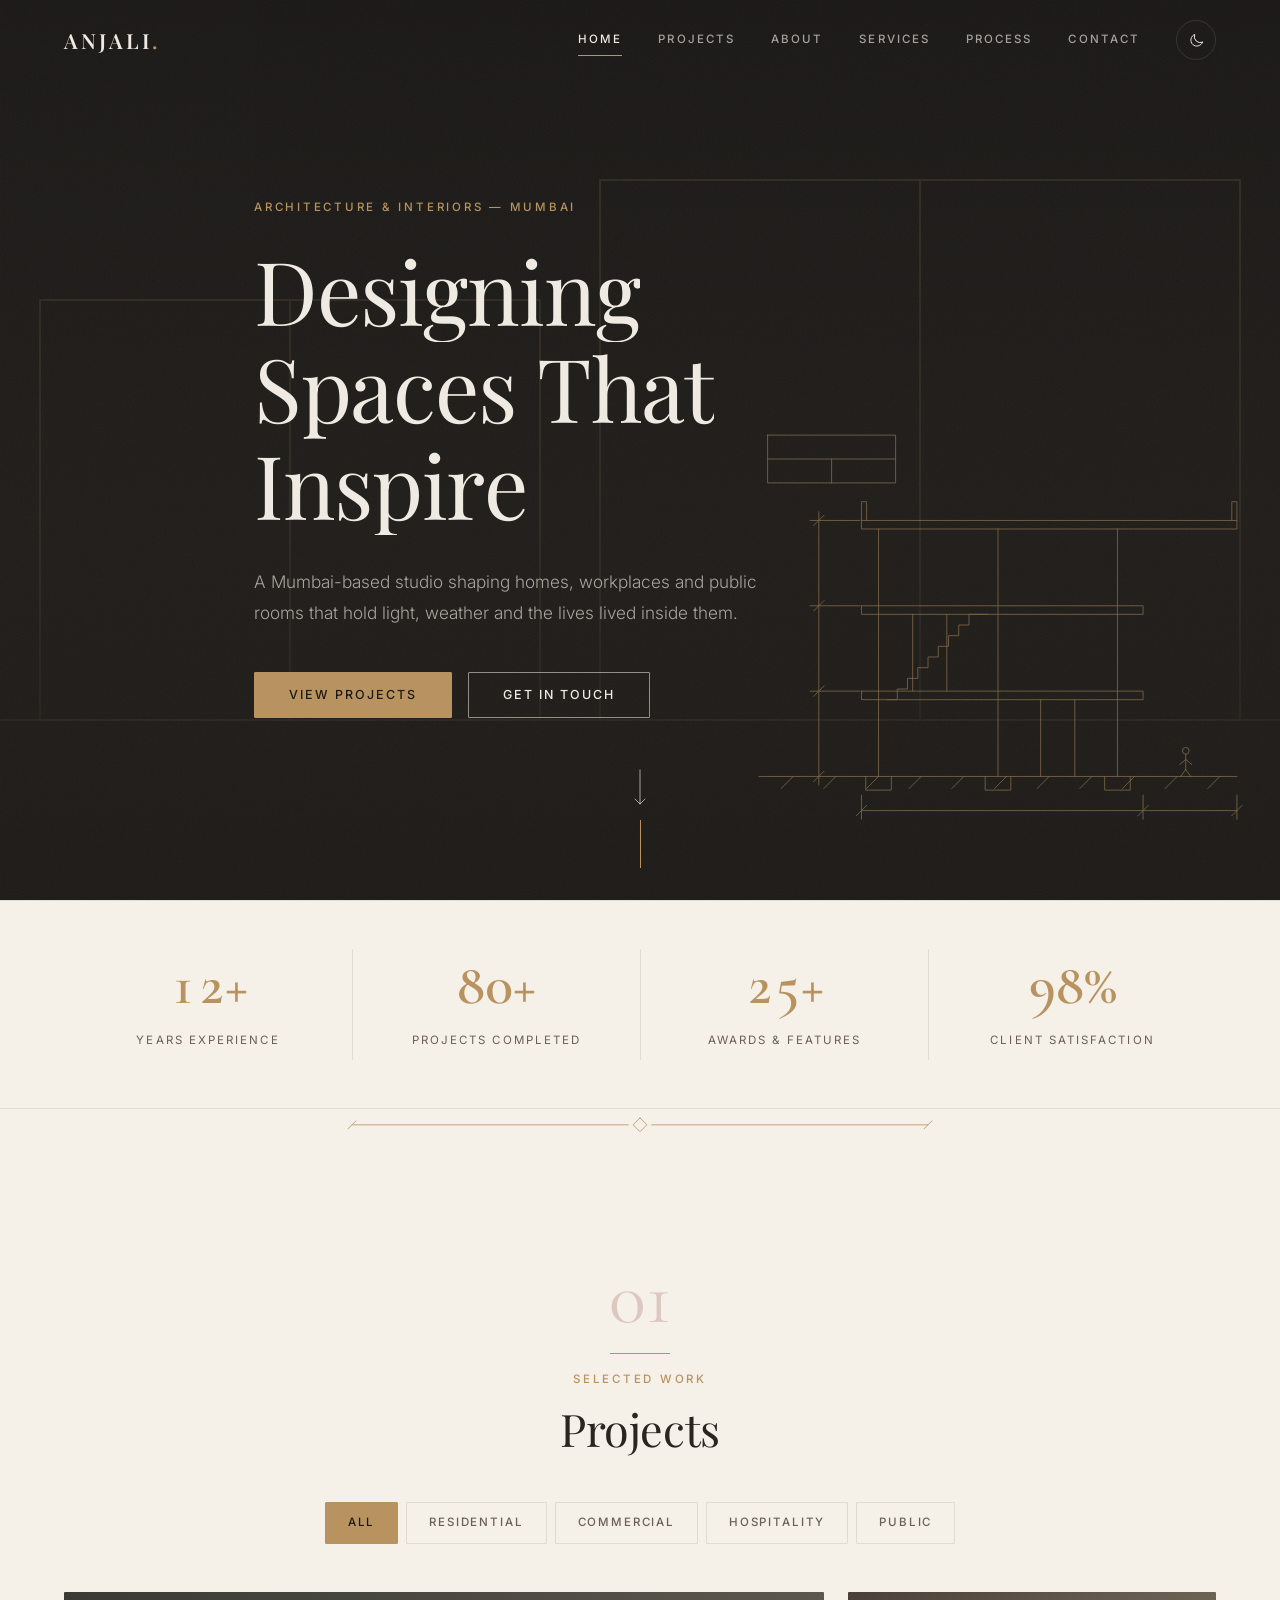
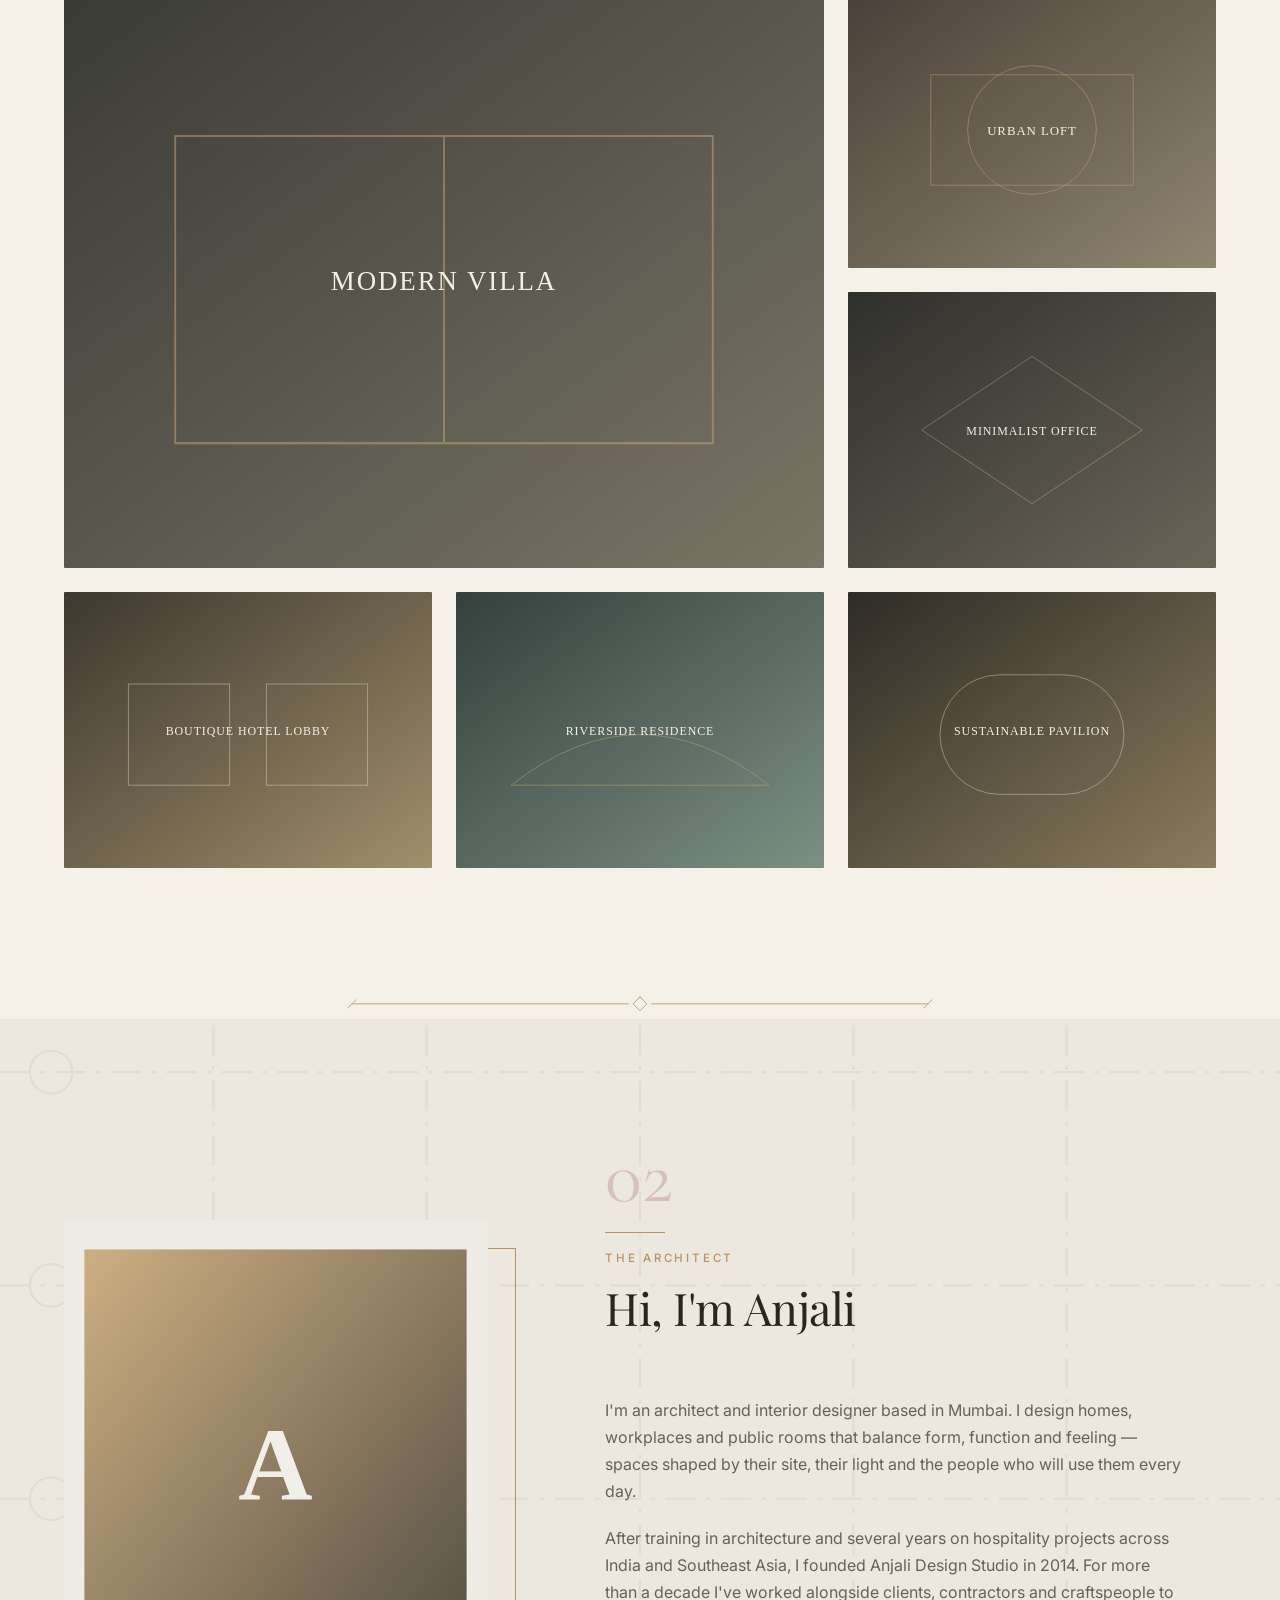
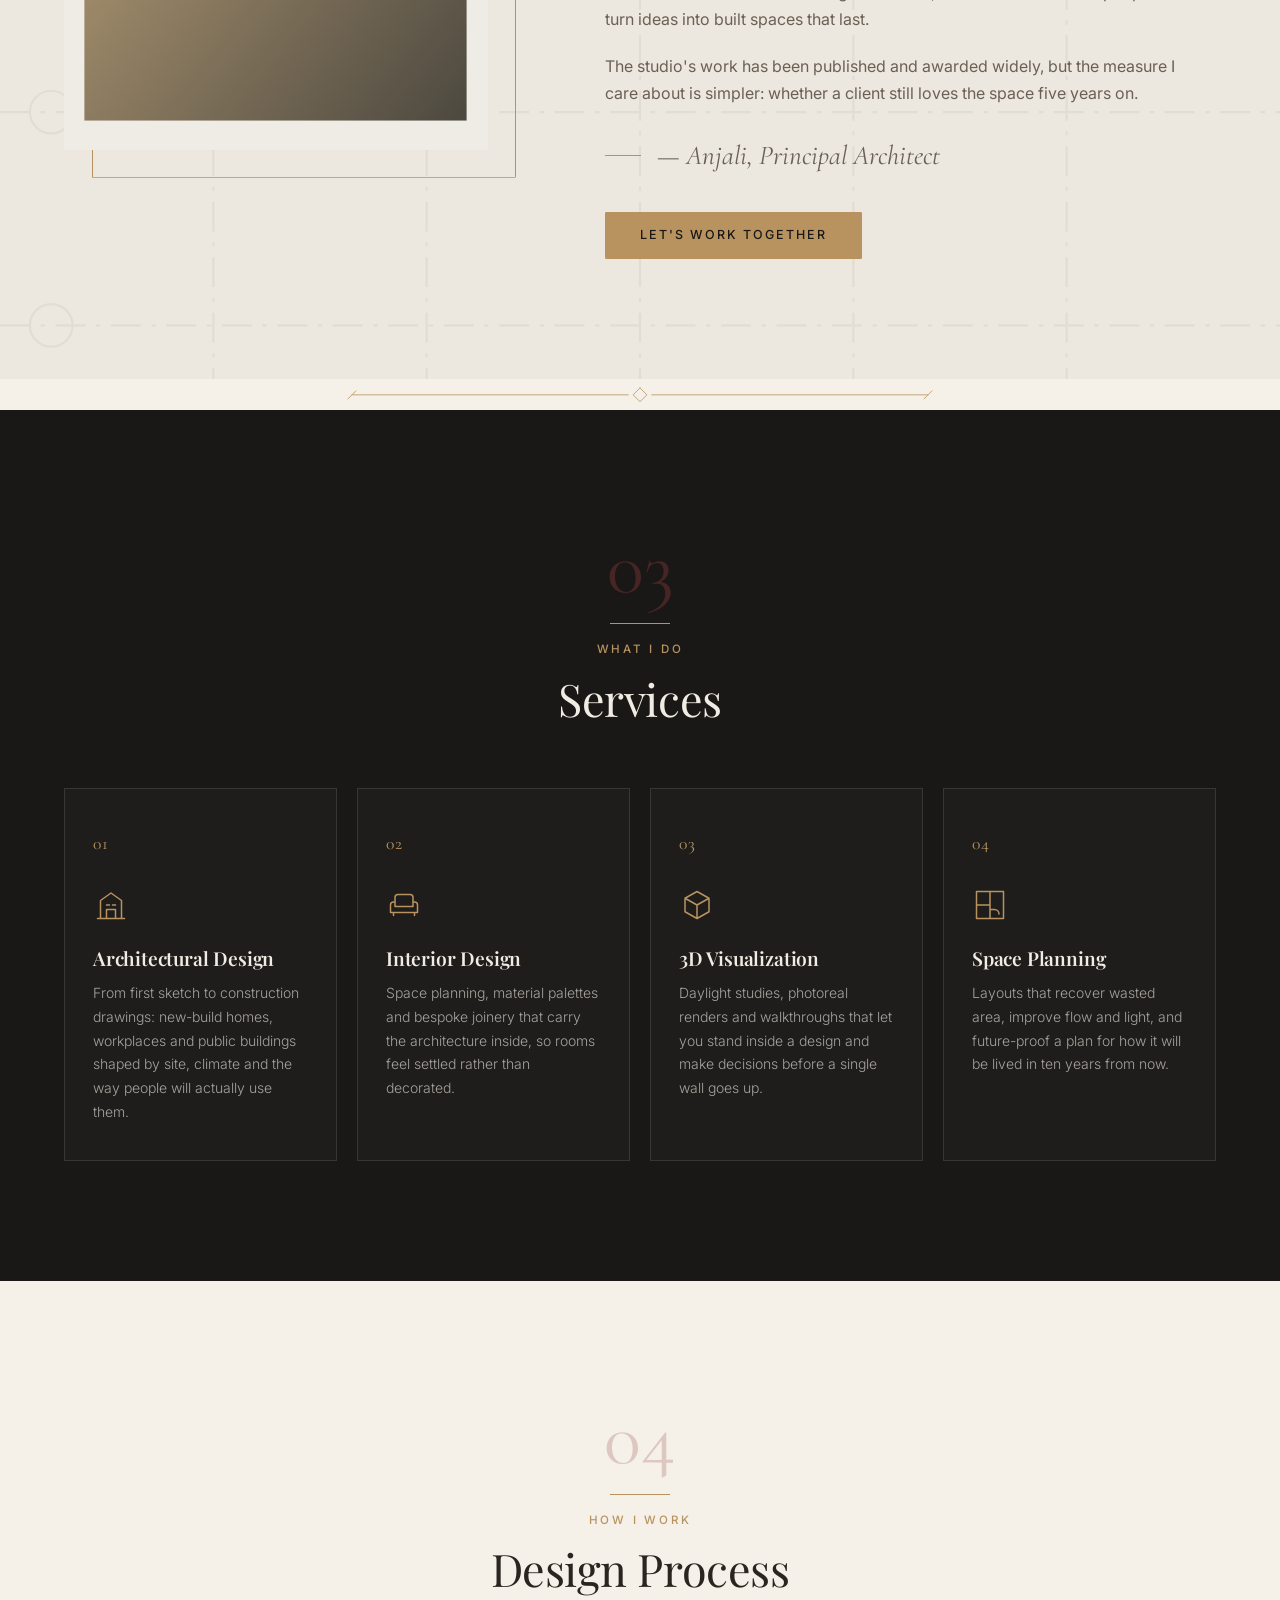
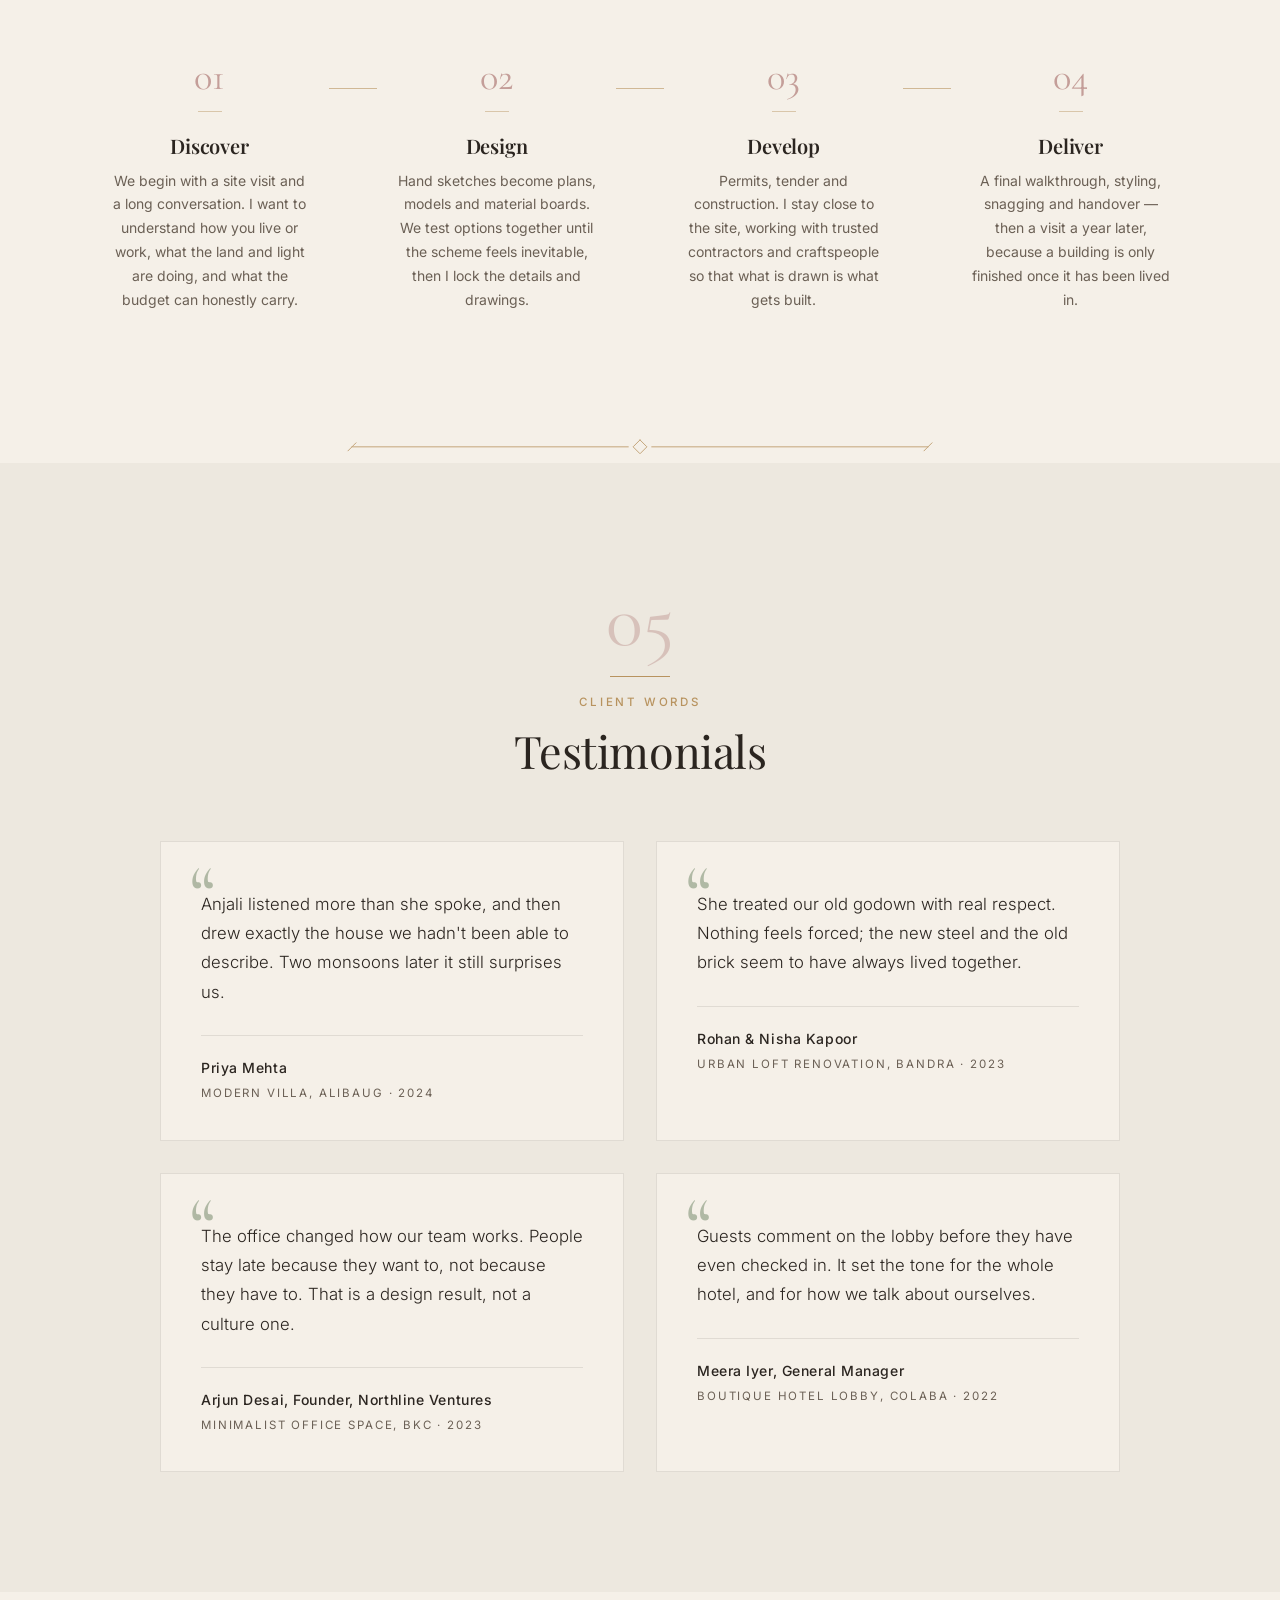
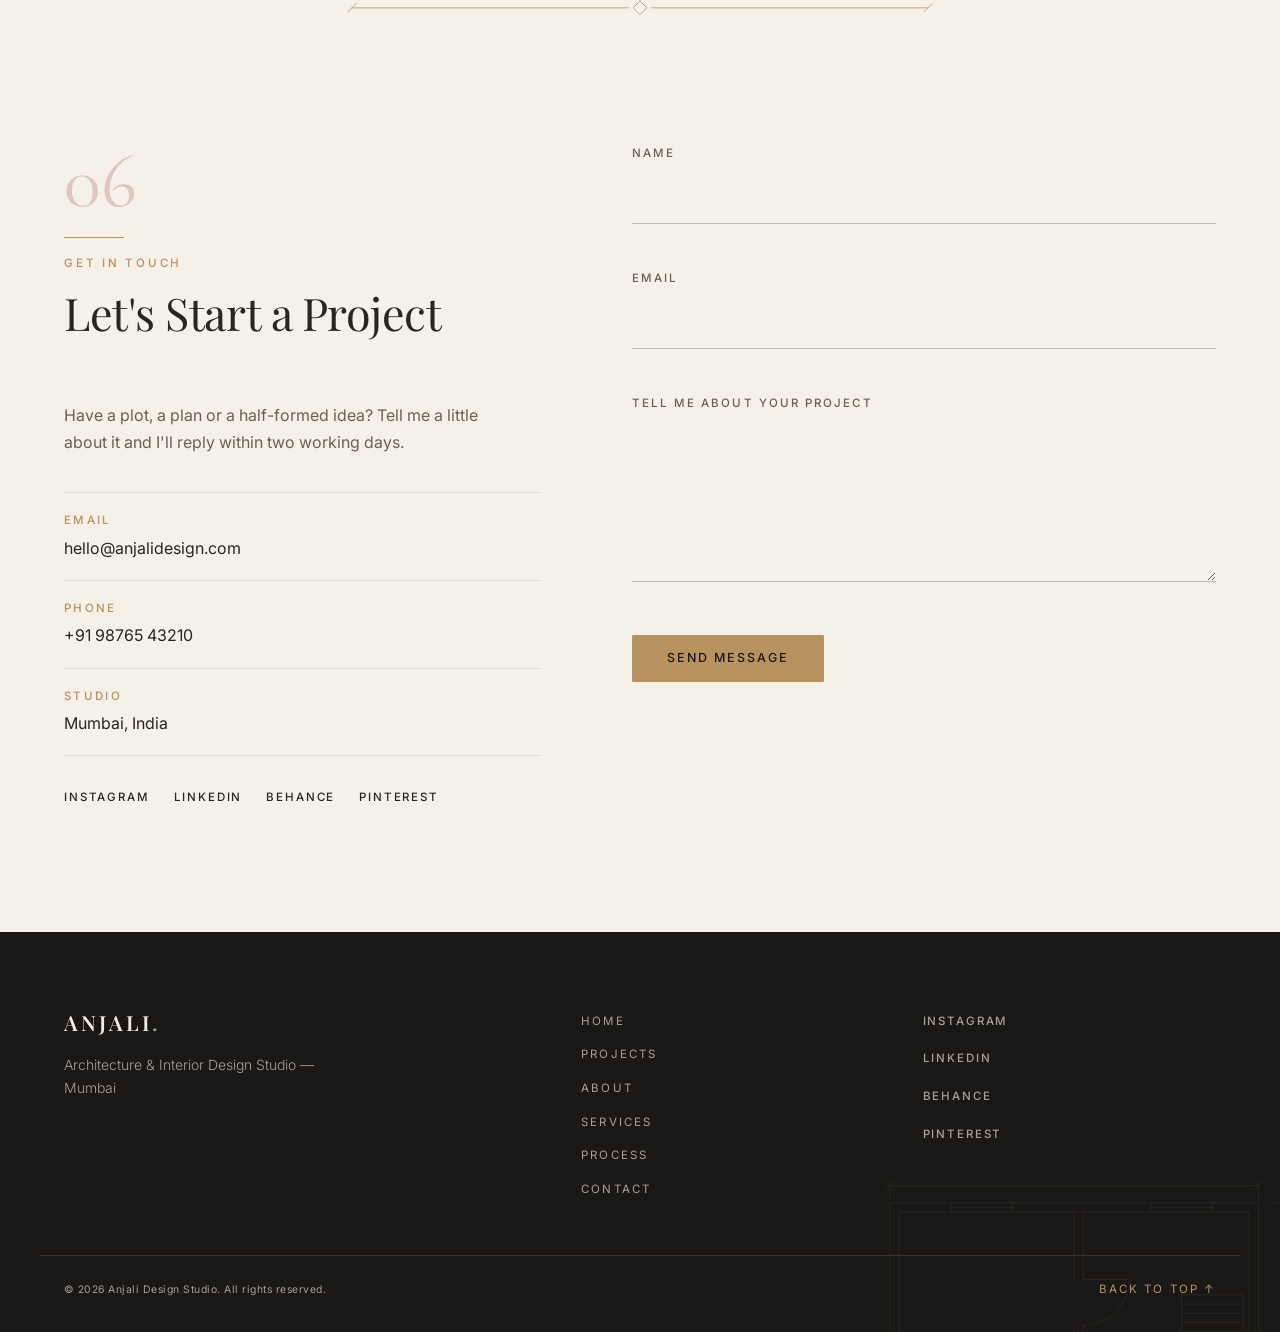
==== commit c03d8451: "feat(scroll-house): scroll-driven Indian house build (7 stages, spring, kinetics, pause during Proje" ====
--- a/index.html
+++ b/index.html
@@ -8,7 +8,8 @@
   <title>Anjali Design Studio — Architecture &amp; Interior Design, Mumbai</title>
   <meta name="description" content="Award-winning architecture and interior design studio in Mumbai. Residential villas, workplaces, hospitality interiors and public spaces, drawn with care and built to last.">
   <meta name="author" content="Anjali Design Studio">
-  <meta name="theme-color" content="#1a1816">
+  <meta name="theme-color" content="#1a1816" media="(prefers-color-scheme: light)">
+  <meta name="theme-color" content="#080c18" media="(prefers-color-scheme: dark)">
   <link rel="canonical" href="https://senin142.github.io/architectPortfolio/">
 
   <!-- CONTENT: Social sharing (Open Graph / Twitter). Replace og-image.png with a 1200×630 photo. -->
@@ -117,7 +118,7 @@
     <!-- ============================================================ -->
     <!-- HERO                                                          -->
     <!-- ============================================================ -->
-    <section class="hero" id="home">
+    <section class="hero" id="home" data-tone="dark">
       <!-- CONTENT: Hero background image (replace images/hero-bg.svg with a wide photo, 1600×900 or larger) -->
       <div class="hero-bg" style="background-image: url('images/hero-bg.svg')"></div>
       <div class="hero-overlay"></div>
@@ -384,7 +385,7 @@
     <!-- ============================================================ -->
     <!-- 03 SERVICES                                                   -->
     <!-- ============================================================ -->
-    <section class="services" id="services">
+    <section class="services" id="services" data-tone="dark">
       <div class="container">
         <div class="chapter-heading reveal-up">
           <span class="chapter-num" aria-hidden="true">03</span>
@@ -602,7 +603,7 @@
   <!-- ============================================================ -->
   <!-- FOOTER                                                        -->
   <!-- ============================================================ -->
-  <footer class="site-footer">
+  <footer class="site-footer" data-tone="dark">
     <!-- Decorative: floor-plan fragment (double-line walls, windows, door swing, stair, dimensions) -->
     <svg class="footer-decoration line-draw" viewBox="0 0 600 240" aria-hidden="true" focusable="false">
       <!-- outer wall -->
@@ -883,5 +884,7 @@
   <script src="js/main.js"></script>
   <script src="js/filter.js"></script>
   <script src="js/lightbox.js"></script>
+  <script src="js/scroll-house-math.js"></script>
+  <script src="js/scroll-house.js"></script>
 </body>
 </html>
--- a/css/style.css
+++ b/css/style.css
@@ -15,6 +15,10 @@
   --accent-primary: #8b3a3a;
   --accent-secondary: #4a6741;
   --accent-gold: #b8935f;
+  --accent-gold-hover: #c8a36d;
+
+  /* RGB triplet of the darkest surface, for rgba() overlays (header, hero, lightbox) */
+  --ink-rgb: 26, 24, 22;
 
   --text-primary: #2b2520;
   --text-secondary: #6b6055;
@@ -54,48 +58,54 @@
   --duration-slow: 0.6s;
 }
 
+/* Night & Gold: midnight navy with one luminous gold accent and warm ivory text.
+   Keep this block and the no-js block below identical. */
 [data-theme="dark"] {
   color-scheme: dark;
-  --bg-primary: #121110;
-  --bg-secondary: #1a1816;
-  --bg-dark: #0a0908;
-  --bg-dark-2: #161412;
-  --accent-primary: #c4635f;
-  --accent-secondary: #6b9460;
-  --accent-gold: #d4a96a;
-  --text-primary: #e8e3db;
-  --text-secondary: #9a9185;
-  --text-on-dark: #e8e3db;
-  --text-on-dark-muted: rgba(232, 227, 219, 0.6);
-  --border-light: rgba(232, 227, 219, 0.08);
-  --border-strong: rgba(232, 227, 219, 0.24);
-  --border-on-dark: rgba(232, 227, 219, 0.08);
-  --surface-input: rgba(255, 255, 255, 0.03);
-  --color-error: #e06060;
-  --color-success: #60a060;
+  --bg-primary: #0d1322;
+  --bg-secondary: #131a2d;
+  --bg-dark: #080c18;
+  --bg-dark-2: #111829;
+  --accent-primary: #c8766c;
+  --accent-secondary: #7fa37a;
+  --accent-gold: #dfb86f;
+  --accent-gold-hover: #ecc784;
+  --ink-rgb: 8, 12, 24;
+  --text-primary: #f1eadb;
+  --text-secondary: #aba493;
+  --text-on-dark: #f1eadb;
+  --text-on-dark-muted: rgba(241, 234, 219, 0.66);
+  --border-light: rgba(241, 234, 219, 0.1);
+  --border-strong: rgba(241, 234, 219, 0.26);
+  --border-on-dark: rgba(241, 234, 219, 0.1);
+  --surface-input: rgba(255, 255, 255, 0.04);
+  --color-error: #e46a6a;
+  --color-success: #6fb07a;
 }
 
 /* No-JS fallback: honour the OS preference when the head script never ran */
 @media (prefers-color-scheme: dark) {
   html.no-js:not([data-theme="light"]) {
     color-scheme: dark;
-    --bg-primary: #121110;
-    --bg-secondary: #1a1816;
-    --bg-dark: #0a0908;
-    --bg-dark-2: #161412;
-    --accent-primary: #c4635f;
-    --accent-secondary: #6b9460;
-    --accent-gold: #d4a96a;
-    --text-primary: #e8e3db;
-    --text-secondary: #9a9185;
-    --text-on-dark: #e8e3db;
-    --text-on-dark-muted: rgba(232, 227, 219, 0.6);
-    --border-light: rgba(232, 227, 219, 0.08);
-    --border-strong: rgba(232, 227, 219, 0.24);
-    --border-on-dark: rgba(232, 227, 219, 0.08);
-    --surface-input: rgba(255, 255, 255, 0.03);
-    --color-error: #e06060;
-    --color-success: #60a060;
+    --bg-primary: #0d1322;
+    --bg-secondary: #131a2d;
+    --bg-dark: #080c18;
+    --bg-dark-2: #111829;
+    --accent-primary: #c8766c;
+    --accent-secondary: #7fa37a;
+    --accent-gold: #dfb86f;
+    --accent-gold-hover: #ecc784;
+    --ink-rgb: 8, 12, 24;
+    --text-primary: #f1eadb;
+    --text-secondary: #aba493;
+    --text-on-dark: #f1eadb;
+    --text-on-dark-muted: rgba(241, 234, 219, 0.66);
+    --border-light: rgba(241, 234, 219, 0.1);
+    --border-strong: rgba(241, 234, 219, 0.26);
+    --border-on-dark: rgba(241, 234, 219, 0.1);
+    --surface-input: rgba(255, 255, 255, 0.04);
+    --color-error: #e46a6a;
+    --color-success: #6fb07a;
   }
 }
 
@@ -154,7 +164,8 @@
   transform: translateZ(0);
   will-change: transform;
 }
-[data-theme="dark"] body::after { opacity: 0.045; filter: invert(1); }
+/* On navy the inverted grain reads as a faint star-field; a touch stronger than on paper */
+[data-theme="dark"] body::after { opacity: 0.06; filter: invert(1); }
 
 /* ---------- 03 · Typography ----------------------------------------------- */
 h1, h2, h3, h4 {
@@ -228,13 +239,11 @@
               background-color 0.2s var(--ease-construct), color 0.2s var(--ease-construct),
               border-color 0.2s var(--ease-construct);
 }
-.btn:hover { transform: translateY(-2px); box-shadow: 0 8px 20px rgba(26, 24, 22, 0.12); }
+.btn:hover { transform: translateY(-2px); box-shadow: 0 8px 20px rgba(var(--ink-rgb), 0.12); }
 .btn:active { transform: translateY(0); box-shadow: none; }
 
 .btn-primary { background: var(--accent-gold); color: var(--bg-dark); border-color: var(--accent-gold); }
-.btn-primary:hover { background: #c8a36d; border-color: #c8a36d; }
-[data-theme="dark"] .btn-primary { color: #121110; }
-[data-theme="dark"] .btn-primary:hover { background: #e2b97a; border-color: #e2b97a; }
+.btn-primary:hover { background: var(--accent-gold-hover); border-color: var(--accent-gold-hover); }
 
 .btn-outline { background: transparent; color: inherit; border-color: currentColor; }
 .btn-outline:hover { color: var(--accent-gold); border-color: var(--accent-gold); }
@@ -268,14 +277,14 @@
   border-bottom: 1px solid transparent;
   transition: background-color 0.4s var(--ease-out), border-color 0.4s var(--ease-out);
 }
-.site-header.scrolled { background: rgba(26, 24, 22, 0.94); border-bottom-color: var(--border-on-dark); }
+.site-header.scrolled { background: rgba(var(--ink-rgb), 0.94); border-bottom-color: var(--border-on-dark); }
 @supports (backdrop-filter: blur(1px)) or (-webkit-backdrop-filter: blur(1px)) {
   .site-header.scrolled {
-    background: rgba(26, 24, 22, 0.78);
+    background: rgba(var(--ink-rgb), 0.78);
     -webkit-backdrop-filter: blur(14px) saturate(120%);
     backdrop-filter: blur(14px) saturate(120%);
   }
-  [data-theme="dark"] .site-header.scrolled { background: rgba(10, 9, 8, 0.72); }
+  [data-theme="dark"] .site-header.scrolled { background: rgba(var(--ink-rgb), 0.72); }
 }
 html.no-js .site-header { position: absolute; }
 
@@ -419,7 +428,7 @@
 .hero-overlay {
   position: absolute;
   inset: 0;
-  background: linear-gradient(180deg, rgba(26, 24, 22, 0.5) 0%, rgba(26, 24, 22, 0.62) 55%, rgba(26, 24, 22, 0.86) 100%);
+  background: linear-gradient(180deg, rgba(var(--ink-rgb), 0.5) 0%, rgba(var(--ink-rgb), 0.62) 55%, rgba(var(--ink-rgb), 0.86) 100%);
 }
 .hero-decoration {
   position: absolute;
@@ -629,7 +638,6 @@
   color: var(--bg-dark);
   border-color: var(--accent-gold);
 }
-[data-theme="dark"] .filter-btn.active, [data-theme="dark"] .filter-btn[aria-selected="true"] { color: #121110; }
 
 .project-grid { display: grid; grid-template-columns: repeat(3, 1fr); gap: 24px; }
 .project-card {
@@ -658,7 +666,7 @@
   justify-content: flex-end;
   padding: 28px;
   color: var(--text-on-dark);
-  background: linear-gradient(180deg, rgba(26, 24, 22, 0) 30%, rgba(26, 24, 22, 0.55) 65%, rgba(26, 24, 22, 0.9) 100%);
+  background: linear-gradient(180deg, rgba(var(--ink-rgb), 0) 30%, rgba(var(--ink-rgb), 0.55) 65%, rgba(var(--ink-rgb), 0.9) 100%);
   opacity: 0;
   transition: opacity 0.4s var(--ease-reveal);
 }
@@ -993,7 +1001,7 @@
   display: flex;
   align-items: center;
   justify-content: center;
-  background: rgba(10, 9, 8, 0.94);
+  background: rgba(var(--ink-rgb), 0.94);
   color: var(--text-on-dark);
   visibility: hidden;
   opacity: 0;
@@ -1063,6 +1071,95 @@
 }
 .error-page svg { width: clamp(180px, 30vw, 260px); height: auto; color: var(--accent-gold); margin: 0 auto 32px; }
 .error-page p { max-width: 40ch; color: var(--text-on-dark-muted); margin: 0 auto 36px; }
+
+/* ---------- 21b · Scroll house ------------------------------------------- */
+.scroll-house-wrap {
+  position: fixed; inset: 0; z-index: 50;
+  pointer-events: none; contain: strict; will-change: transform;
+  color: var(--text-primary);
+  transition: opacity 0.4s var(--ease-reveal), color 0.4s var(--ease-out);
+}
+.scroll-house-wrap.tone-dark { color: var(--text-on-dark); }
+.scroll-house-wrap.is-thud { animation: sh-thud 0.18s var(--ease-snap); }
+@keyframes sh-thud { 50% { transform: translateY(1px); } }
+
+.scroll-house { position: absolute; overflow: visible; }
+@media (min-width: 1025px) { .scroll-house { right: 2vw; bottom: 15vh; height: 66vh; width: auto; } }
+@media (min-width: 769px) and (max-width: 1024px) {
+  .scroll-house { left: 50%; bottom: 12vh; height: 60vh; height: 60svh; width: auto; transform: translateX(-50%); }
+}
+@media (max-width: 768px) { .scroll-house { right: 0; bottom: 64px; width: 100vw; height: auto; } }
+
+/* stroke opacity lives on the strokes, so the window glow inside a stage keeps its own */
+.sh-stage { --o: 0.16; }
+.sh-stage[data-kind="pipe"], .sh-stage[data-kind="wire"] { --o: 0.19; }
+.sh-stage.is-active { --o: 0.26; }
+.sh-stage.is-active[data-kind="pipe"], .sh-stage.is-active[data-kind="wire"] { --o: 0.3; }
+.sh-path, .sh-brick { opacity: var(--o); transition: opacity 0.4s var(--ease-out); }
+.sh-stage[data-kind="pipe"] { color: var(--accent-secondary); }
+.sh-stage[data-kind="wire"] { color: var(--accent-primary); }
+.sh-detail { stroke-width: 1; }
+.sh-lead { transition: opacity 0.6s var(--ease-out); }
+.sh-stage.is-lead-done .sh-lead { opacity: 0; }
+.sh-services { transition: none; }
+
+.sh-paint--ochre { fill: #c9a46a; opacity: 0.14; }
+.sh-paint--lime { fill: #efe9dc; opacity: 0; }
+.tone-dark .sh-paint--ochre { opacity: 0.1; }
+.tone-dark .sh-paint--lime { opacity: 0.12; }
+.sh-glow { fill: url(#sh-glow-grad); }
+.sh-glow-stop { stop-color: var(--accent-gold); stop-opacity: 0.35; }
+.sh-glow-stop--out { stop-opacity: 0; }
+
+.sh-dot { fill: var(--accent-gold); stroke: none; }
+.sh-pen.is-resting .sh-dot { animation: sh-breathe 1.6s var(--ease-out) infinite alternate; }
+@keyframes sh-breathe { to { transform: scale(1.12); } }
+
+@media (max-width: 768px) {
+  .sh-detail { display: none; }
+  .sh-stage { --o: 0.13; }
+  .sh-stage[data-kind="pipe"], .sh-stage[data-kind="wire"] { --o: 0.15; }
+  .sh-stage.is-active { --o: 0.21; }
+  .sh-stage.is-active[data-kind="pipe"], .sh-stage.is-active[data-kind="wire"] { --o: 0.24; }
+}
+
+/* lift photos and opaque cards above the drawing */
+.project-card, .about-image, .testimonial-card { position: relative; z-index: 51; }
+
+/* stage label: a drawing-sheet title block on desktop, a compact pill below */
+.scroll-stage {
+  position: fixed; z-index: 60;
+  display: flex; flex-direction: column; align-items: flex-end; gap: 4px;
+  pointer-events: none; color: var(--text-secondary);
+  transition: opacity 0.4s var(--ease-reveal);
+}
+.scroll-stage > span { transition: opacity 0.3s var(--ease-out), transform 0.3s var(--ease-out); }
+.scroll-stage.is-swapping > span:not(.sh-ticks):not(.chapter-line) { opacity: 0; transform: translateY(6px); }
+.scroll-stage-num { font-family: var(--font-display); font-size: 1.35rem; line-height: 1; color: var(--accent-gold); }
+.scroll-stage-name { font-family: var(--font-body); font-size: 0.65rem; letter-spacing: 0.2em; text-transform: uppercase; color: var(--text-primary); }
+.scroll-stage-caption { font-family: var(--font-display); font-style: italic; font-size: 0.95rem; }
+.scroll-stage .chapter-line { display: block; width: 60px; height: 1px; margin: 6px 0 4px; background: var(--accent-gold); }
+.sh-ticks { display: flex; gap: 6px; }
+.sh-ticks i { width: 1px; height: 8px; background: var(--border-light); transition: background-color 0.3s var(--ease-out); }
+.sh-ticks i.is-on { background: var(--accent-gold); }
+@media (min-width: 1025px) { .scroll-stage { right: 2vw; bottom: 3vh; text-align: right; } }
+@media (max-width: 1024px) {
+  .scroll-stage {
+    left: 12px; bottom: 16px; max-width: 60vw;
+    flex-direction: row; flex-wrap: wrap; align-items: baseline; gap: 2px 8px;
+    padding: 6px 12px; border: 1px solid var(--border-light);
+    background: var(--bg-primary);
+    background: color-mix(in srgb, var(--bg-primary) 82%, transparent);
+  }
+  .scroll-stage-num { font-size: 1rem; }
+  .scroll-stage-caption { flex-basis: 100%; }
+  .scroll-stage .chapter-line, .sh-ticks { display: none; }
+}
+@media (max-width: 480px) { .scroll-stage-caption { display: none; } }
+
+.scroll-house-wrap.is-hidden, .scroll-stage.is-hidden { opacity: 0; }
+@media (prefers-reduced-motion: reduce) { .sh-pen .sh-dot { animation: none !important; } }
+@media print { .scroll-house-wrap, .scroll-stage { display: none !important; } }
 
 /* ---------- 22 · Responsive ----------------------------------------------- */
 @media (max-width: 1024px) {
